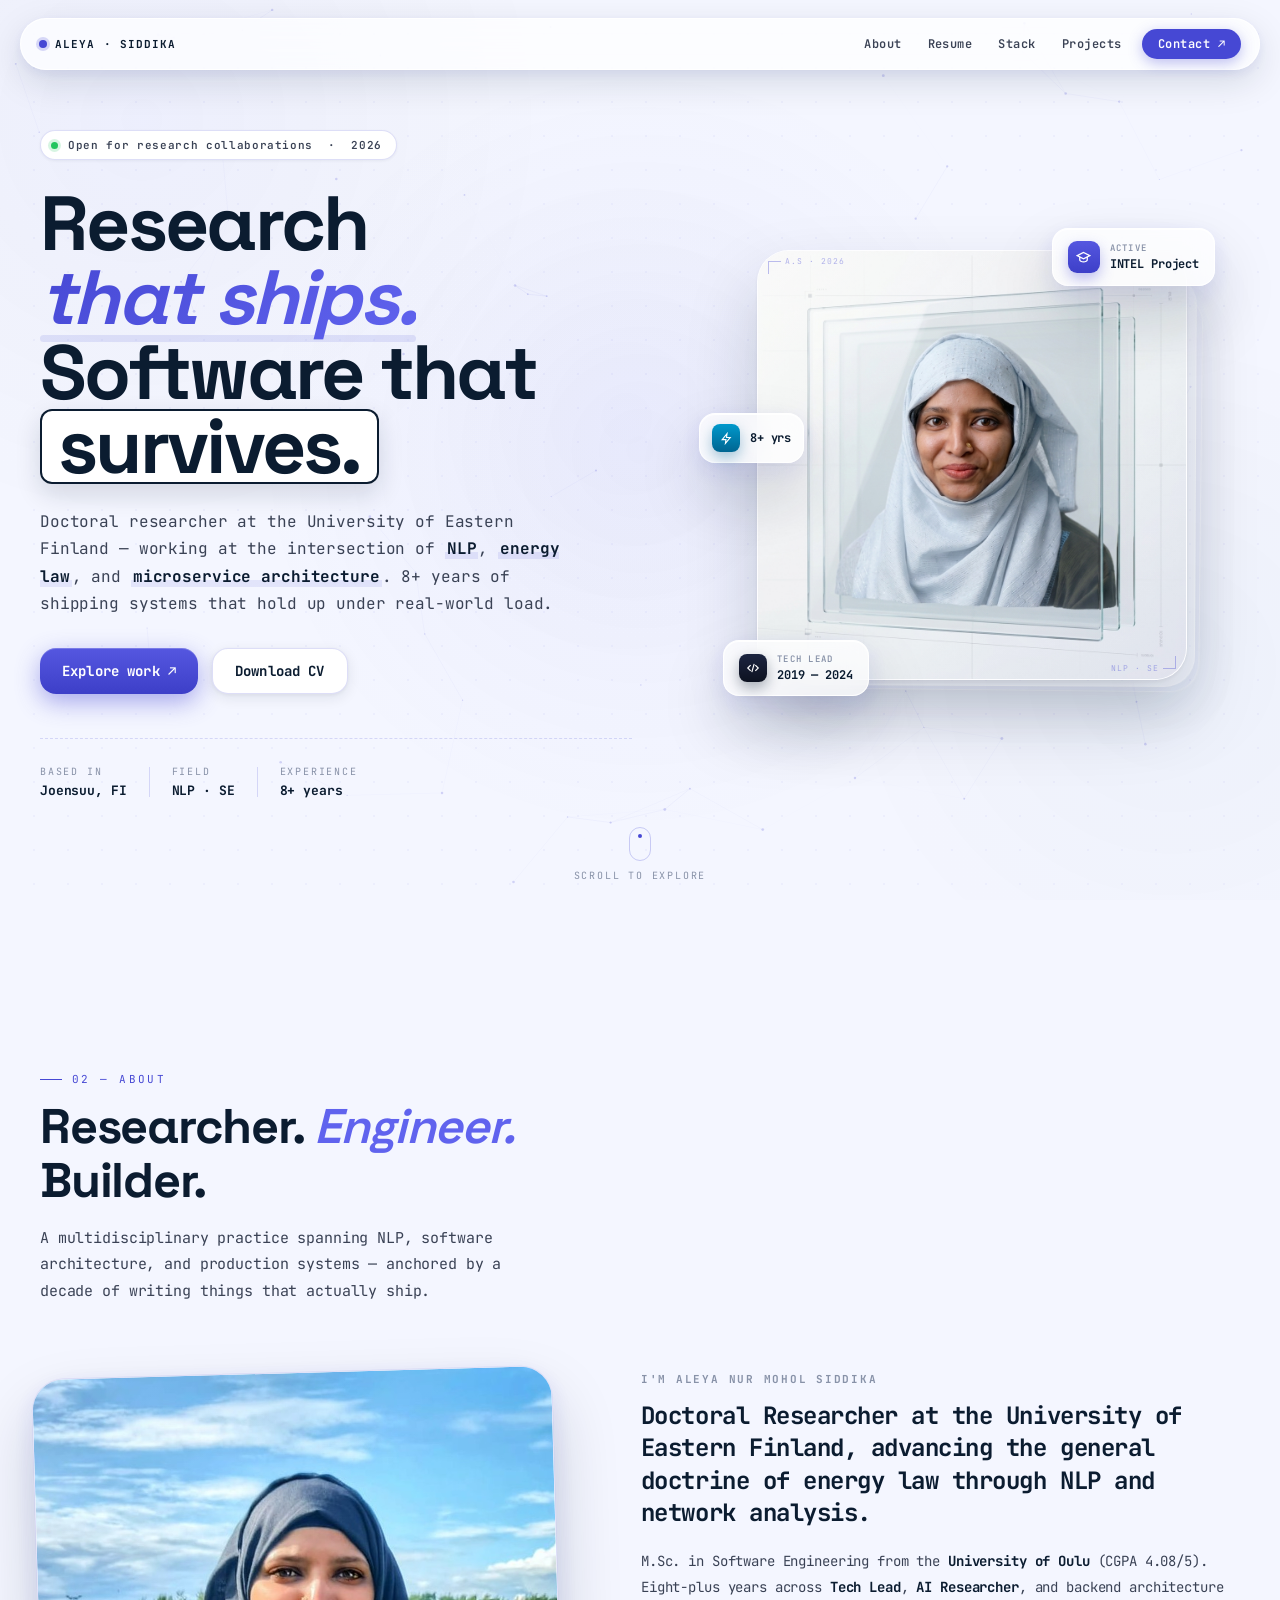
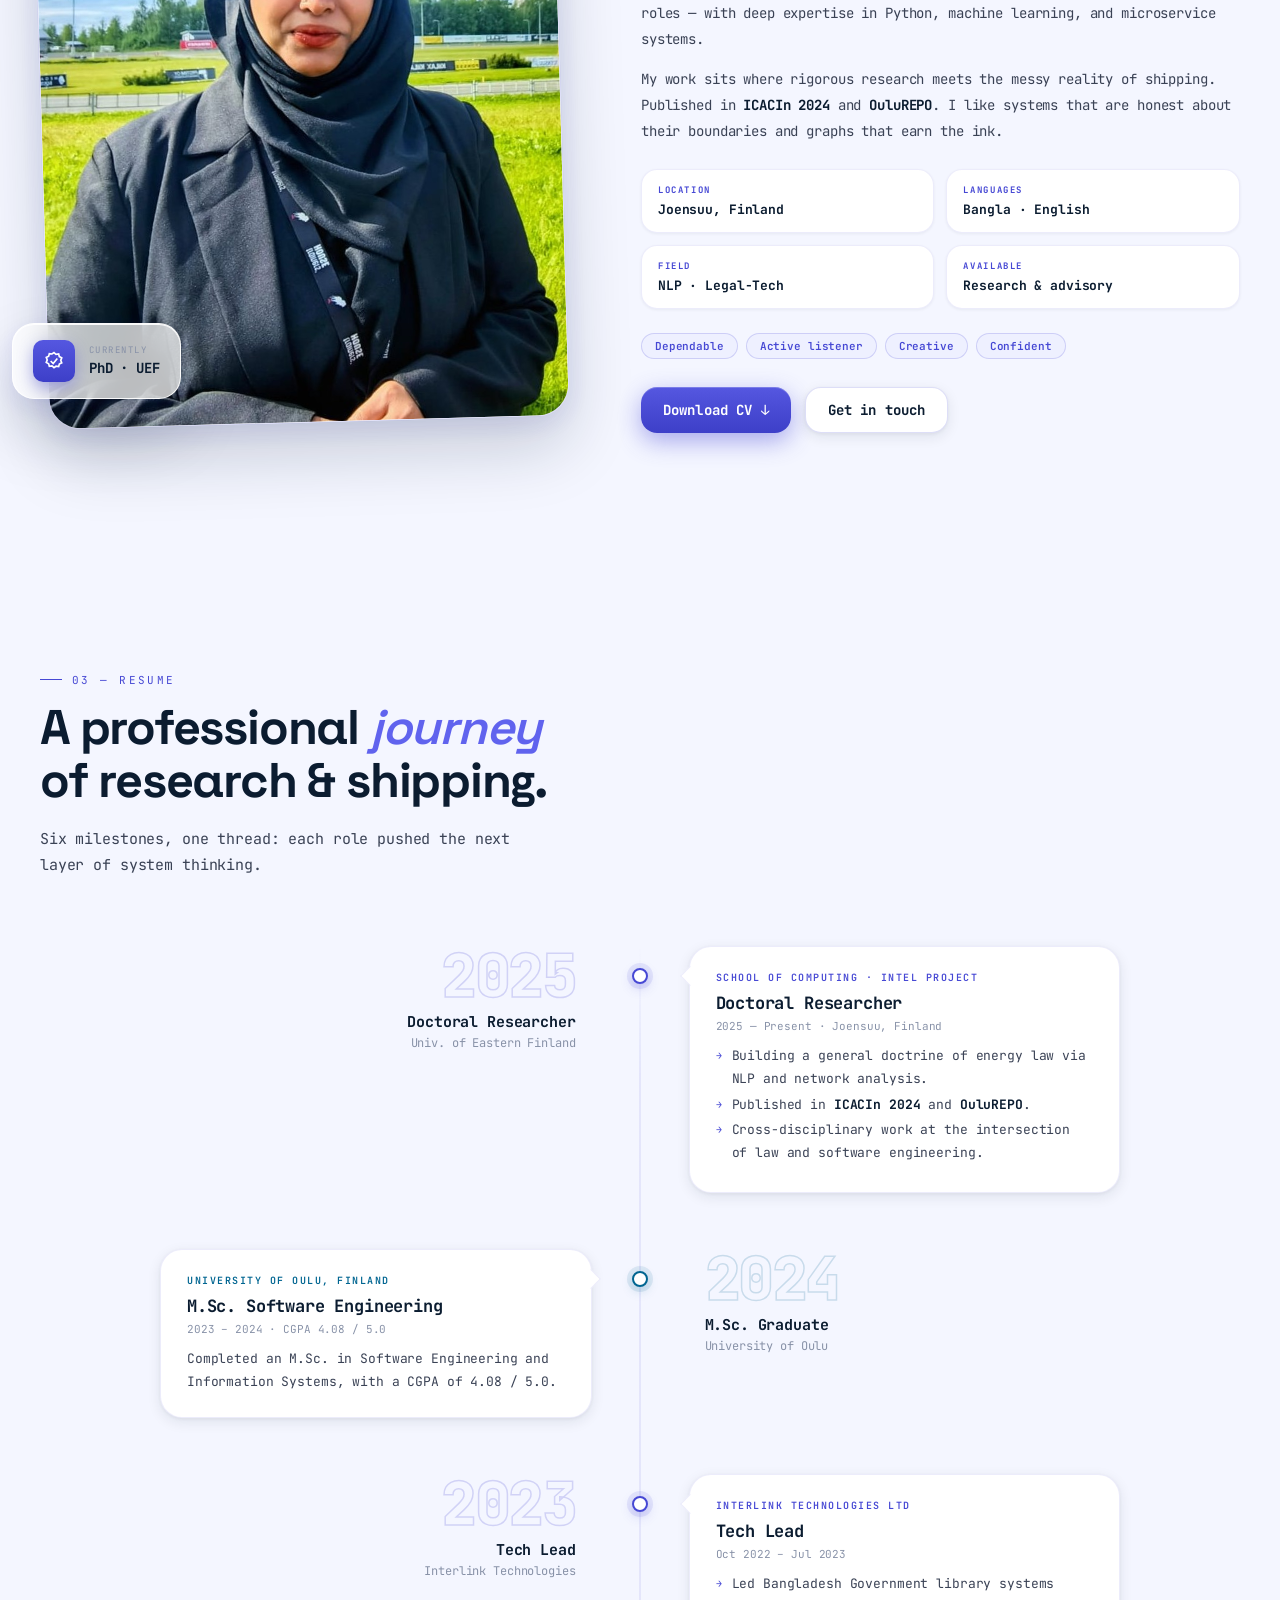
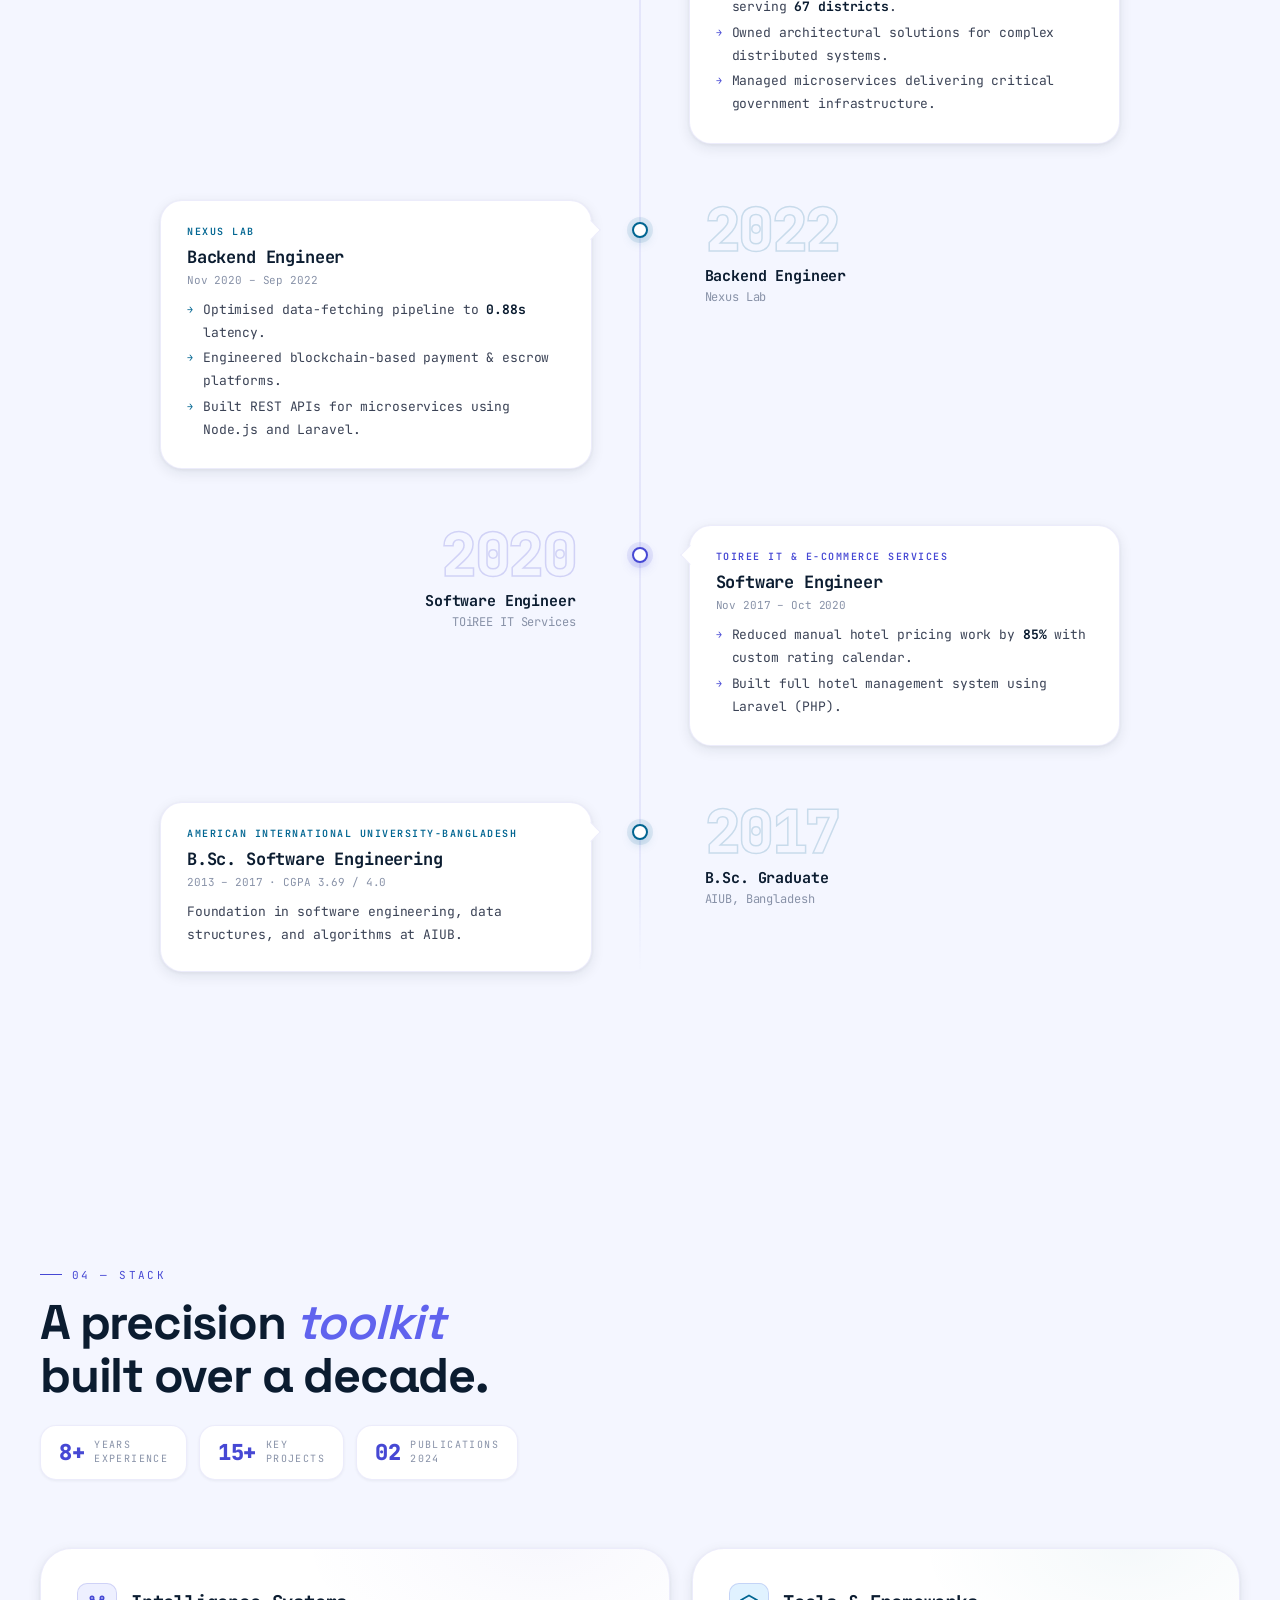
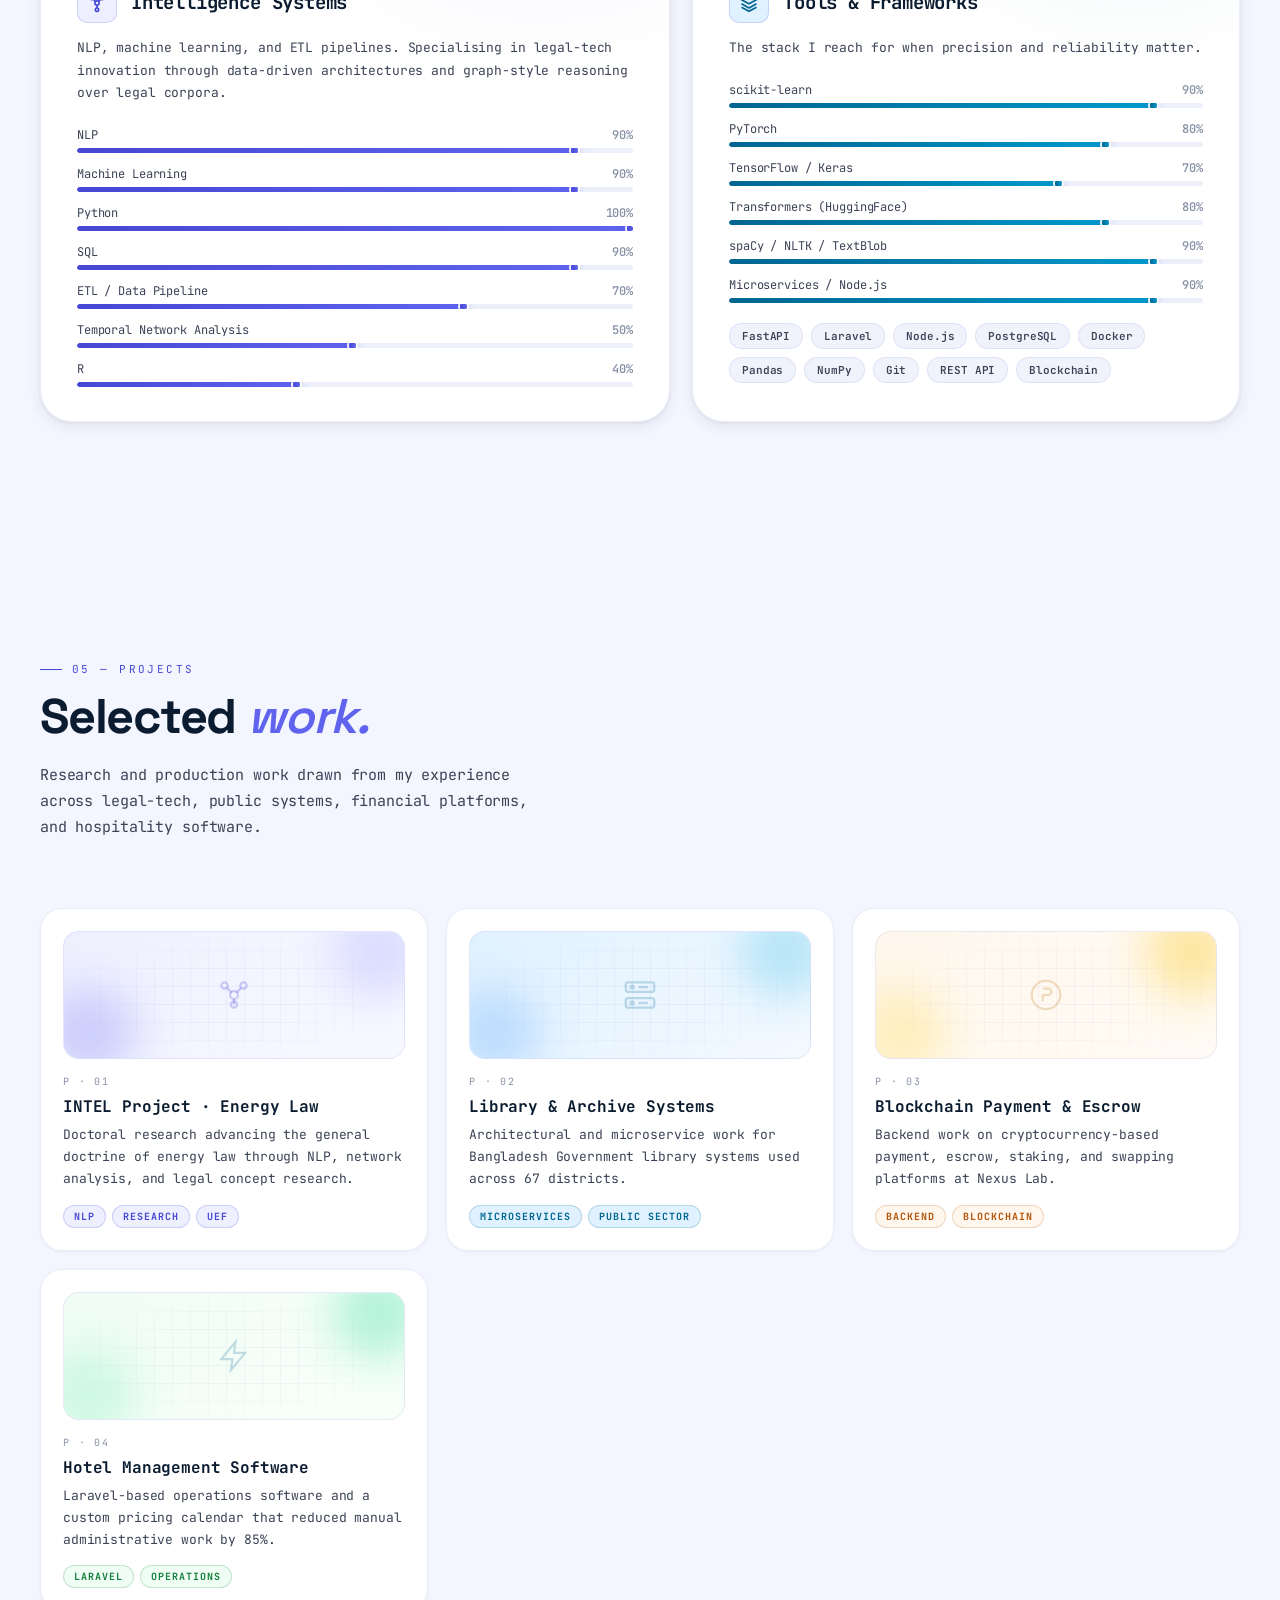
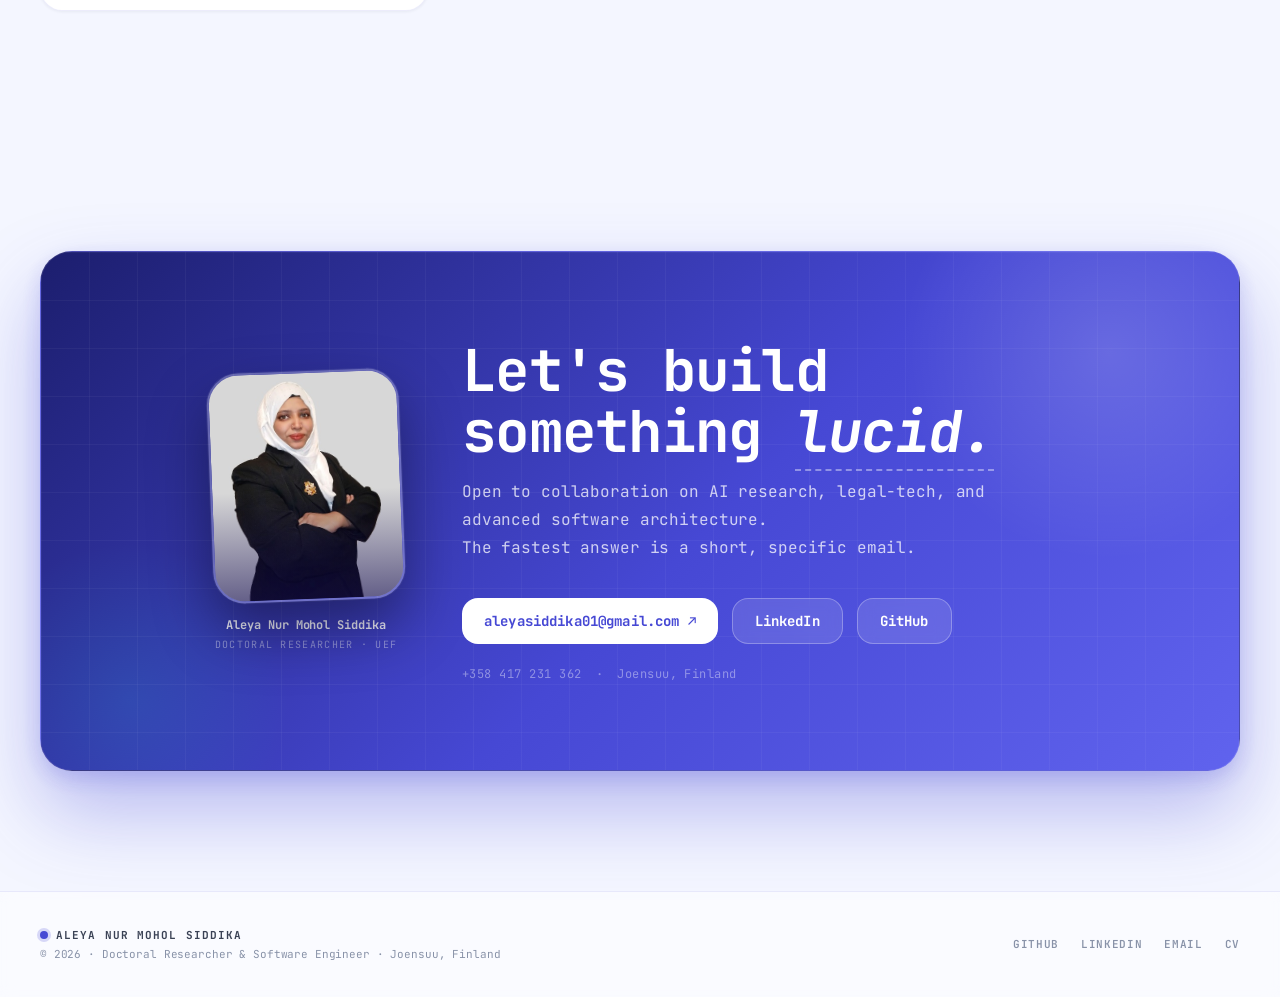
==== index.html @ 56e103e3 "initial dsign" ====
<!DOCTYPE html>
<html lang="en">
<head>
  <meta charset="UTF-8" />
  <meta name="viewport" content="width=device-width, initial-scale=1.0" />
  <title>Aleya Nur Mohol Siddika — Doctoral Researcher &amp; Software Engineer</title>
  <meta name="description" content="Doctoral Researcher at the University of Eastern Finland. NLP · Machine Learning · Microservice Architecture. Joensuu, Finland." />
  <link rel="icon" type="image/png" href="img/aleya.png">
  <script>document.documentElement.classList.add('js');</script>
  <link rel="preconnect" href="https://fonts.googleapis.com" />
  <link rel="preconnect" href="https://fonts.gstatic.com" crossorigin />
  <link href="https://fonts.googleapis.com/css2?family=JetBrains+Mono:ital,wght@0,400;0,500;0,600;0,700;0,800;1,600&amp;family=Space+Grotesk:wght@500;600;700&display=swap" rel="stylesheet" />
  <link rel="stylesheet" href="css/style.css" />
  <script>
    if (window.location.hostname === 'www.aleyasiddika.me') {
      window.location.replace('https://aleyasiddika.me' + window.location.pathname + window.location.search + window.location.hash);
    }
  </script>
</head>
<body>
<a class="skip-link" href="#about">Skip to content</a>

<!-- Animated particle canvas -->
<canvas id="bgCanvas" aria-hidden="true"></canvas>

<!-- Cursor spotlight -->
<div id="spotlight" aria-hidden="true"></div>

<!-- Scroll progress -->
<div class="scroll-bar-wrap" aria-hidden="true"><div class="scroll-bar" id="scrollBar"></div></div>

<!-- ══════════════════════════════════════════════════════════
     NAV
     ══════════════════════════════════════════════════════════ -->
<nav class="top-nav" id="topNav" aria-label="Primary navigation">
  <div class="nav-inner">
    <a href="#home" class="nav-brand">
      <span class="brand-dot"></span>
      <span>ALEYA · SIDDIKA</span>
    </a>
    <div class="nav-links">
      <a href="#about"    class="nav-link">About</a>
      <a href="#resume"   class="nav-link">Resume</a>
      <a href="#stack"    class="nav-link">Stack</a>
      <a href="#projects" class="nav-link">Projects</a>
      <a href="#contact"  class="nav-link nav-cta">Contact ↗</a>
    </div>
    <button class="nav-toggle" id="navToggle" aria-label="Open menu" aria-expanded="false">
      <span></span><span></span><span></span>
    </button>
  </div>
  <div class="nav-mobile" id="navMobile" aria-hidden="true">
    <a href="#about">About</a>
    <a href="#resume">Resume</a>
    <a href="#stack">Stack</a>
    <a href="#projects">Projects</a>
    <a href="#contact">Contact</a>
  </div>
</nav>

<!-- ══════════════════════════════════════════════════════════
     HERO
     ══════════════════════════════════════════════════════════ -->
<section class="hero" id="home">
  <div class="hero-grid">

    <!-- Copy left -->
    <div class="hero-copy">
      <div class="hero-tag">
        <span class="tag-pulse"></span>
        Open for research collaborations &nbsp;·&nbsp; 2026
      </div>

      <h1 class="hero-title">
        Research<br/>
        <em class="accent">that ships.</em><br/>
        Software that<br/>
        <span class="stamp">survives.</span>
      </h1>

      <p class="hero-lede">
        Doctoral researcher at the University of Eastern Finland — working at the
        intersection of <strong>NLP</strong>, <strong>energy law</strong>, and
        <strong>microservice architecture</strong>. 8+ years of shipping
        systems that hold up under real-world load.
      </p>

      <div class="hero-actions">
        <a href="#projects" class="btn btn-primary">Explore work ↗</a>
        <a href="./Aleya-Nur-Mohol-Siddika-Senior-Software-Engineer-Finland.pdf"
           class="btn btn-ghost" target="_blank" rel="noopener">Download CV</a>
      </div>

      <div class="hero-meta">
        <div class="meta-item">
          <span class="meta-label">Based in</span>
          <span class="meta-value">Joensuu, FI</span>
        </div>
        <div class="meta-sep"></div>
        <div class="meta-item">
          <span class="meta-label">Field</span>
          <span class="meta-value">NLP · SE</span>
        </div>
        <div class="meta-sep"></div>
        <div class="meta-item">
          <span class="meta-label">Experience</span>
          <span class="meta-value">8+ years</span>
        </div>
      </div>
    </div>

    <!-- Portrait right — glass-frame-reference.png is already a layered glass portrait -->
    <div class="portrait-outer">
      <div class="portrait-stage" id="portraitStage">
        <!-- Extra glass depth layers behind the image -->
        <div class="glass-layer gl-back-3"></div>
        <div class="glass-layer gl-back-2"></div>
        <div class="glass-layer gl-front">
          <div class="portrait-img-wrap">
            <!-- glass-frame-reference.png already has the beautiful layered glass frame effect -->
            <img src="img/glass-frame-reference.png"
                 alt="Aleya Nur Mohol Siddika"
                 class="portrait-img" />
          </div>
          <!-- CAD annotations -->
          <div class="cad" aria-hidden="true">
            <div class="cad-c tl"></div>
            <div class="cad-c tr"></div>
            <div class="cad-c bl"></div>
            <div class="cad-c br"></div>
            <span class="cad-t tl">A.S · 2026</span>
            <span class="cad-t tr">UEF · FI</span>
            <span class="cad-t bl">INTEL · PhD</span>
            <span class="cad-t br">NLP · SE</span>
          </div>
        </div>

        <!-- Floating chips -->
        <div class="float-chip fc-a">
          <div class="chip-icon ci-indigo">
            <svg width="15" height="15" viewBox="0 0 24 24" fill="none" stroke="currentColor" stroke-width="2" aria-hidden="true">
              <path d="M2 9l10-5 10 5-10 5z"/><path d="M6 11v5c0 1 2.7 3 6 3s6-2 6-3v-5"/>
            </svg>
          </div>
          <div>
            <div class="chip-lbl">Active</div>
            <div class="chip-val">INTEL Project</div>
          </div>
        </div>

        <div class="float-chip fc-b">
          <div class="chip-icon ci-dark">
            <svg width="14" height="14" viewBox="0 0 24 24" fill="none" stroke="currentColor" stroke-width="2" aria-hidden="true">
              <path d="M8 7l-5 5 5 5"/><path d="M16 7l5 5-5 5"/><path d="M14 5l-4 14"/>
            </svg>
          </div>
          <div>
            <div class="chip-lbl">Tech Lead</div>
            <div class="chip-val">2019 — 2024</div>
          </div>
        </div>

        <div class="float-chip fc-c">
          <div class="chip-icon ci-sky">
            <svg width="13" height="13" viewBox="0 0 24 24" fill="none" stroke="currentColor" stroke-width="2" aria-hidden="true">
              <path d="M13 3L4 14h7l-1 7 9-11h-7z"/>
            </svg>
          </div>
          <div class="chip-val">8+ yrs</div>
        </div>
      </div>
    </div>
  </div>

  <!-- Scroll indicator -->
  <div class="scroll-hint" aria-hidden="true">
    <div class="scroll-mouse"><div class="scroll-dot"></div></div>
    <span>Scroll to explore</span>
  </div>
</section>

<!-- ══════════════════════════════════════════════════════════
     ABOUT
     ══════════════════════════════════════════════════════════ -->
<section id="about" class="section reveal">
  <div class="section-inner">
    <div class="section-header">
      <div class="section-idx">02 — About</div>
      <h2 class="section-title">Researcher. <em>Engineer.</em><br/>Builder.</h2>
      <p class="section-sub">A multidisciplinary practice spanning NLP, software architecture, and production systems — anchored by a decade of writing things that actually ship.</p>
    </div>

    <div class="about-wrap">

      <!-- Portrait — portrait-outdoor.jpg for the about section -->
      <div class="about-portrait-col">
        <div class="about-frame-outer">
          <div class="about-frame">
            <img src="img/portrait-outdoor.jpg"
                 alt="Aleya Nur Mohol Siddika outdoors" />
          </div>
        </div>
        <div class="about-badge">
          <div class="about-badge-icon">
            <svg width="20" height="20" viewBox="0 0 24 24" fill="none" stroke="currentColor" stroke-width="2" aria-hidden="true">
              <path d="M12 2l2.4 2.1 3.2-.5.8 3.1 2.9 1.5-1.2 3 1.2 3-2.9 1.5-.8 3.1-3.2-.5L12 20l-2.4-2.1-3.2.5-.8-3.1L2.7 13.7l1.2-3-1.2-3L5.6 6.2l.8-3.1 3.2.5z"/>
              <path d="M8 12l3 3 5-6"/>
            </svg>
          </div>
          <div>
            <div class="about-badge-lbl">Currently</div>
            <div class="about-badge-val">PhD · UEF</div>
          </div>
        </div>
      </div>

      <!-- Copy -->
      <div class="about-copy">
        <h3 class="about-eyebrow">I'm Aleya Nur Mohol Siddika</h3>
        <h4 class="about-headline">Doctoral Researcher at the University of Eastern Finland, advancing the general doctrine of energy law through NLP and network analysis.</h4>
        <p>M.Sc. in Software Engineering from the <strong>University of Oulu</strong> (CGPA 4.08/5). Eight-plus years across <strong>Tech Lead</strong>, <strong>AI Researcher</strong>, and backend architecture roles — with deep expertise in Python, machine learning, and microservice systems.</p>
        <p>My work sits where rigorous research meets the messy reality of shipping. Published in <strong>ICACIn 2024</strong> and <strong>OuluREPO</strong>. I like systems that are honest about their boundaries and graphs that earn the ink.</p>

        <div class="about-info-grid">
          <div class="about-info-item"><div class="about-info-key">Location</div><div class="about-info-val">Joensuu, Finland</div></div>
          <div class="about-info-item"><div class="about-info-key">Languages</div><div class="about-info-val">Bangla · English</div></div>
          <div class="about-info-item"><div class="about-info-key">Field</div><div class="about-info-val">NLP · Legal-Tech</div></div>
          <div class="about-info-item"><div class="about-info-key">Available</div><div class="about-info-val">Research &amp; advisory</div></div>
        </div>

        <div class="traits">
          <span class="trait">Dependable</span>
          <span class="trait">Active listener</span>
          <span class="trait">Creative</span>
          <span class="trait">Confident</span>
        </div>

        <div class="hero-actions about-actions">
          <a href="./Aleya-Nur-Mohol-Siddika-Senior-Software-Engineer-Finland.pdf"
             class="btn btn-primary" target="_blank" rel="noopener">Download CV ↓</a>
          <a href="#contact" class="btn btn-ghost">Get in touch</a>
        </div>
      </div>
    </div>
  </div>
</section>

<!-- ══════════════════════════════════════════════════════════
     RESUME
     ══════════════════════════════════════════════════════════ -->
<section id="resume" class="section reveal">
  <div class="section-inner">
    <div class="section-header">
      <div class="section-idx">03 — Resume</div>
      <h2 class="section-title">A professional <em>journey</em><br/>of research &amp; shipping.</h2>
      <p class="section-sub">Six milestones, one thread: each role pushed the next layer of system thinking.</p>
    </div>

    <div class="timeline">
      <div class="tl-spine" aria-hidden="true"></div>

      <!-- 2025 — even child, year left card right -->
      <div class="tl-item">
        <div class="tl-year-block tl-reveal" style="--tl-dir:-28px">
          <div class="tl-year">2025</div>
          <div class="tl-role">Doctoral Researcher</div>
          <div class="tl-org">Univ. of Eastern Finland</div>
        </div>
        <div class="tl-dot" aria-hidden="true"></div>
        <div class="tl-card-slot tl-reveal" style="--tl-dir:28px">
          <div class="tl-card">
            <div class="tl-card-tag">School of Computing · INTEL Project</div>
            <h4 class="tl-card-title">Doctoral Researcher</h4>
            <div class="tl-card-sub">2025 — Present · Joensuu, Finland</div>
            <ul class="tl-list">
              <li>Building a general doctrine of energy law via NLP and network analysis.</li>
              <li>Published in <strong>ICACIn 2024</strong> and <strong>OuluREPO</strong>.</li>
              <li>Cross-disciplinary work at the intersection of law and software engineering.</li>
            </ul>
          </div>
        </div>
      </div>

      <!-- 2024 — odd child, card left year right -->
      <div class="tl-item">
        <div class="tl-card-slot tl-reveal" style="--tl-dir:-28px">
          <div class="tl-card">
            <div class="tl-card-tag">University of Oulu, Finland</div>
            <h4 class="tl-card-title">M.Sc. Software Engineering</h4>
            <div class="tl-card-sub">2023 – 2024 · CGPA 4.08 / 5.0</div>
            <p class="tl-card-desc">Completed an M.Sc. in Software Engineering and Information Systems, with a CGPA of 4.08 / 5.0.</p>
          </div>
        </div>
        <div class="tl-dot" aria-hidden="true"></div>
        <div class="tl-year-block tl-reveal" style="--tl-dir:28px">
          <div class="tl-year">2024</div>
          <div class="tl-role">M.Sc. Graduate</div>
          <div class="tl-org">University of Oulu</div>
        </div>
      </div>

      <!-- 2023 — even child, year left card right -->
      <div class="tl-item">
        <div class="tl-year-block tl-reveal" style="--tl-dir:-28px">
          <div class="tl-year">2023</div>
          <div class="tl-role">Tech Lead</div>
          <div class="tl-org">Interlink Technologies</div>
        </div>
        <div class="tl-dot" aria-hidden="true"></div>
        <div class="tl-card-slot tl-reveal" style="--tl-dir:28px">
          <div class="tl-card">
            <div class="tl-card-tag">Interlink Technologies Ltd</div>
            <h4 class="tl-card-title">Tech Lead</h4>
            <div class="tl-card-sub">Oct 2022 – Jul 2023</div>
            <ul class="tl-list">
              <li>Led Bangladesh Government library systems serving <strong>67 districts</strong>.</li>
              <li>Owned architectural solutions for complex distributed systems.</li>
              <li>Managed microservices delivering critical government infrastructure.</li>
            </ul>
          </div>
        </div>
      </div>

      <!-- 2022 — odd child, card left year right -->
      <div class="tl-item">
        <div class="tl-card-slot tl-reveal" style="--tl-dir:-28px">
          <div class="tl-card">
            <div class="tl-card-tag">Nexus Lab</div>
            <h4 class="tl-card-title">Backend Engineer</h4>
            <div class="tl-card-sub">Nov 2020 – Sep 2022</div>
            <ul class="tl-list">
              <li>Optimised data-fetching pipeline to <strong>0.88s</strong> latency.</li>
              <li>Engineered blockchain-based payment &amp; escrow platforms.</li>
              <li>Built REST APIs for microservices using Node.js and Laravel.</li>
            </ul>
          </div>
        </div>
        <div class="tl-dot" aria-hidden="true"></div>
        <div class="tl-year-block tl-reveal" style="--tl-dir:28px">
          <div class="tl-year">2022</div>
          <div class="tl-role">Backend Engineer</div>
          <div class="tl-org">Nexus Lab</div>
        </div>
      </div>

      <!-- 2020 — even child, year left card right -->
      <div class="tl-item">
        <div class="tl-year-block tl-reveal" style="--tl-dir:-28px">
          <div class="tl-year">2020</div>
          <div class="tl-role">Software Engineer</div>
          <div class="tl-org">TOiREE IT Services</div>
        </div>
        <div class="tl-dot" aria-hidden="true"></div>
        <div class="tl-card-slot tl-reveal" style="--tl-dir:28px">
          <div class="tl-card">
            <div class="tl-card-tag">TOiREE IT &amp; E-Commerce Services</div>
            <h4 class="tl-card-title">Software Engineer</h4>
            <div class="tl-card-sub">Nov 2017 – Oct 2020</div>
            <ul class="tl-list">
              <li>Reduced manual hotel pricing work by <strong>85%</strong> with custom rating calendar.</li>
              <li>Built full hotel management system using Laravel (PHP).</li>
            </ul>
          </div>
        </div>
      </div>

      <!-- 2017 — odd child, card left year right -->
      <div class="tl-item">
        <div class="tl-card-slot tl-reveal" style="--tl-dir:-28px">
          <div class="tl-card">
            <div class="tl-card-tag">American International University-Bangladesh</div>
            <h4 class="tl-card-title">B.Sc. Software Engineering</h4>
            <div class="tl-card-sub">2013 – 2017 · CGPA 3.69 / 4.0</div>
            <p class="tl-card-desc">Foundation in software engineering, data structures, and algorithms at AIUB.</p>
          </div>
        </div>
        <div class="tl-dot" aria-hidden="true"></div>
        <div class="tl-year-block tl-reveal" style="--tl-dir:28px">
          <div class="tl-year">2017</div>
          <div class="tl-role">B.Sc. Graduate</div>
          <div class="tl-org">AIUB, Bangladesh</div>
        </div>
      </div>
    </div>
  </div>
</section>

<!-- ══════════════════════════════════════════════════════════
     STACK
     ══════════════════════════════════════════════════════════ -->
<section id="stack" class="section reveal">
  <div class="section-inner">
    <div class="section-header">
      <div class="section-idx">04 — Stack</div>
      <h2 class="section-title">A precision <em>toolkit</em><br/>built over a decade.</h2>
      <div class="stack-stats">
        <div class="stat-pill"><span class="stat-num">8+</span><span class="stat-lbl">Years<br/>experience</span></div>
        <div class="stat-pill"><span class="stat-num">15+</span><span class="stat-lbl">Key<br/>projects</span></div>
        <div class="stat-pill"><span class="stat-num">02</span><span class="stat-lbl">Publications<br/>2024</span></div>
      </div>
    </div>

    <div class="stack-grid">

      <!-- Intelligence / NLP card -->
      <div class="skill-card card-reveal">
        <div class="skill-card-hd">
          <div class="sc-icon indigo">
            <svg width="20" height="20" viewBox="0 0 24 24" fill="none" stroke="currentColor" stroke-width="2" aria-hidden="true">
              <circle cx="6" cy="6" r="2"/><circle cx="18" cy="6" r="2"/><circle cx="12" cy="20" r="2"/>
              <circle cx="12" cy="12" r="2.5"/>
              <path d="M7.5 7.5l3 3M16.5 7.5l-3 3M12 14.5v3.5"/>
            </svg>
          </div>
          <h3>Intelligence Systems</h3>
        </div>
        <p>NLP, machine learning, and ETL pipelines. Specialising in legal-tech innovation through data-driven architectures and graph-style reasoning over legal corpora.</p>
        <div class="skill-bars">
          <div class="sb-row"><div class="sb-top"><span>NLP</span><span class="sb-pct">90%</span></div><div class="sb-track"><div class="sb-fill" style="--pct:90%"></div></div></div>
          <div class="sb-row"><div class="sb-top"><span>Machine Learning</span><span class="sb-pct">90%</span></div><div class="sb-track"><div class="sb-fill" style="--pct:90%"></div></div></div>
          <div class="sb-row"><div class="sb-top"><span>Python</span><span class="sb-pct">100%</span></div><div class="sb-track"><div class="sb-fill" style="--pct:100%"></div></div></div>
          <div class="sb-row"><div class="sb-top"><span>SQL</span><span class="sb-pct">90%</span></div><div class="sb-track"><div class="sb-fill" style="--pct:90%"></div></div></div>
          <div class="sb-row"><div class="sb-top"><span>ETL / Data Pipeline</span><span class="sb-pct">70%</span></div><div class="sb-track"><div class="sb-fill" style="--pct:70%"></div></div></div>
          <div class="sb-row"><div class="sb-top"><span>Temporal Network Analysis</span><span class="sb-pct">50%</span></div><div class="sb-track"><div class="sb-fill" style="--pct:50%"></div></div></div>
          <div class="sb-row"><div class="sb-top"><span>R</span><span class="sb-pct">40%</span></div><div class="sb-track"><div class="sb-fill" style="--pct:40%"></div></div></div>
        </div>
      </div>

      <!-- Frameworks card -->
      <div class="tools-card card-reveal">
        <div class="skill-card-hd">
          <div class="sc-icon sky">
            <svg width="20" height="20" viewBox="0 0 24 24" fill="none" stroke="currentColor" stroke-width="2" aria-hidden="true">
              <path d="M12 3l9 5-9 5-9-5z"/><path d="M3 13l9 5 9-5"/><path d="M3 17l9 5 9-5"/>
            </svg>
          </div>
          <h3>Tools &amp; Frameworks</h3>
        </div>
        <p>The stack I reach for when precision and reliability matter.</p>
        <div class="skill-bars">
          <div class="sb-row"><div class="sb-top"><span>scikit-learn</span><span class="sb-pct">90%</span></div><div class="sb-track"><div class="sb-fill sky-bar" style="--pct:90%"></div></div></div>
          <div class="sb-row"><div class="sb-top"><span>PyTorch</span><span class="sb-pct">80%</span></div><div class="sb-track"><div class="sb-fill sky-bar" style="--pct:80%"></div></div></div>
          <div class="sb-row"><div class="sb-top"><span>TensorFlow / Keras</span><span class="sb-pct">70%</span></div><div class="sb-track"><div class="sb-fill sky-bar" style="--pct:70%"></div></div></div>
          <div class="sb-row"><div class="sb-top"><span>Transformers (HuggingFace)</span><span class="sb-pct">80%</span></div><div class="sb-track"><div class="sb-fill sky-bar" style="--pct:80%"></div></div></div>
          <div class="sb-row"><div class="sb-top"><span>spaCy / NLTK / TextBlob</span><span class="sb-pct">90%</span></div><div class="sb-track"><div class="sb-fill sky-bar" style="--pct:90%"></div></div></div>
          <div class="sb-row"><div class="sb-top"><span>Microservices / Node.js</span><span class="sb-pct">90%</span></div><div class="sb-track"><div class="sb-fill sky-bar" style="--pct:90%"></div></div></div>
        </div>
        <div class="chip-cloud">
          <span class="chip">FastAPI</span><span class="chip">Laravel</span><span class="chip">Node.js</span>
          <span class="chip">PostgreSQL</span><span class="chip">Docker</span><span class="chip">Pandas</span>
          <span class="chip">NumPy</span><span class="chip">Git</span><span class="chip">REST API</span>
          <span class="chip">Blockchain</span>
        </div>
      </div>

    </div>
  </div>
</section>

<!-- ══════════════════════════════════════════════════════════
     PROJECTS
     ══════════════════════════════════════════════════════════ -->
<section id="projects" class="section reveal">
  <div class="section-inner">
    <div class="section-header">
      <div class="section-idx">05 — Projects</div>
      <h2 class="section-title">Selected <em>work.</em></h2>
      <p class="section-sub">Research and production work drawn from my experience across legal-tech, public systems, financial platforms, and hospitality software.</p>
    </div>

    <div class="projects-grid">

      <div class="proj-card card-reveal">
        <div class="proj-visual pv-indigo">
          <div class="pv-blob pv-blob-a"></div><div class="pv-blob pv-blob-b"></div>
          <div class="pv-icon">
            <svg width="38" height="38" viewBox="0 0 24 24" fill="none" stroke="currentColor" stroke-width="1.4" aria-hidden="true">
              <circle cx="6" cy="6" r="2"/><circle cx="18" cy="6" r="2"/><circle cx="12" cy="18" r="2"/>
              <circle cx="12" cy="12" r="2.5"/>
              <path d="M7.5 7.5l3 3M16.5 7.5l-3 3M12 14.5v3.5"/>
            </svg>
          </div>
        </div>
        <div class="proj-num">P · 01</div>
        <h4 class="proj-title">INTEL Project · Energy Law</h4>
        <p class="proj-desc">Doctoral research advancing the general doctrine of energy law through NLP, network analysis, and legal concept research.</p>
        <div class="proj-tags"><span class="proj-tag">NLP</span><span class="proj-tag">Research</span><span class="proj-tag">UEF</span></div>
      </div>

      <div class="proj-card card-reveal">
        <div class="proj-visual pv-sky">
          <div class="pv-blob pv-blob-a"></div><div class="pv-blob pv-blob-b"></div>
          <div class="pv-icon">
            <svg width="38" height="38" viewBox="0 0 24 24" fill="none" stroke="currentColor" stroke-width="1.4" aria-hidden="true">
              <rect x="3" y="4" width="18" height="6" rx="1.5"/><rect x="3" y="14" width="18" height="6" rx="1.5"/>
              <circle cx="7" cy="7" r="1"/><circle cx="7" cy="17" r="1"/>
              <path d="M11 7h6M11 17h6"/>
            </svg>
          </div>
        </div>
        <div class="proj-num">P · 02</div>
        <h4 class="proj-title">Library &amp; Archive Systems</h4>
        <p class="proj-desc">Architectural and microservice work for Bangladesh Government library systems used across 67 districts.</p>
        <div class="proj-tags"><span class="proj-tag">Microservices</span><span class="proj-tag">Public Sector</span></div>
      </div>

      <div class="proj-card card-reveal">
        <div class="proj-visual pv-amber">
          <div class="pv-blob pv-blob-a"></div><div class="pv-blob pv-blob-b"></div>
          <div class="pv-icon">
            <svg width="38" height="38" viewBox="0 0 24 24" fill="none" stroke="currentColor" stroke-width="1.4" aria-hidden="true">
              <circle cx="12" cy="12" r="9"/><path d="M10 8h3.5a2 2 0 0 1 0 4H10v4M10 12h3.5"/>
            </svg>
          </div>
        </div>
        <div class="proj-num">P · 03</div>
        <h4 class="proj-title">Blockchain Payment &amp; Escrow</h4>
        <p class="proj-desc">Backend work on cryptocurrency-based payment, escrow, staking, and swapping platforms at Nexus Lab.</p>
        <div class="proj-tags"><span class="proj-tag">Backend</span><span class="proj-tag">Blockchain</span></div>
      </div>

      <div class="proj-card card-reveal">
        <div class="proj-visual pv-green">
          <div class="pv-blob pv-blob-a"></div><div class="pv-blob pv-blob-b"></div>
          <div class="pv-icon">
            <svg width="38" height="38" viewBox="0 0 24 24" fill="none" stroke="currentColor" stroke-width="1.4" aria-hidden="true">
              <path d="M13 3L4 14h7l-1 7 9-11h-7z"/>
            </svg>
          </div>
        </div>
        <div class="proj-num">P · 04</div>
        <h4 class="proj-title">Hotel Management Software</h4>
        <p class="proj-desc">Laravel-based operations software and a custom pricing calendar that reduced manual administrative work by 85%.</p>
        <div class="proj-tags"><span class="proj-tag">Laravel</span><span class="proj-tag">Operations</span></div>
      </div>

    </div>
  </div>
</section>

<!-- ══════════════════════════════════════════════════════════
     CONTACT
     ══════════════════════════════════════════════════════════ -->
<section id="contact" class="section reveal">
  <div class="section-inner">
    <div class="contact-card">
      <div class="contact-inner">
        <div class="cc-glow-a" aria-hidden="true"></div>
        <div class="cc-glow-b" aria-hidden="true"></div>
        <div class="cc-grid" aria-hidden="true"></div>

        <div class="cc-split">

          <!-- Formal portrait -->
          <div class="cc-portrait-col">
            <div class="cc-portrait-frame">
              <img src="img/portrait-formal.jpg"
                   alt="Aleya Nur Mohol Siddika — formal portrait"
                   class="cc-portrait-img" />
            </div>
            <div class="cc-portrait-cap">
              <span class="cc-portrait-name">Aleya Nur Mohol Siddika</span>
              <span class="cc-portrait-role">Doctoral Researcher · UEF</span>
            </div>
          </div>

          <!-- CTA content -->
          <div class="cc-content">
            <h2>Let's build something <em>lucid.</em></h2>
            <p>Open to collaboration on AI research, legal-tech, and advanced software architecture.<br/>The fastest answer is a short, specific email.</p>
            <div class="cc-actions">
              <a href="mailto:aleyasiddika01@gmail.com" class="btn-white">
                aleyasiddika01@gmail.com ↗
              </a>
              <a href="https://www.linkedin.com/in/aleya-nur-mohol-siddika/" class="btn-glass" target="_blank" rel="noopener">LinkedIn</a>
              <a href="https://github.com/AleyaSiddika" class="btn-glass" target="_blank" rel="noopener">GitHub</a>
            </div>
            <div class="cc-meta">
              <span>+358 417 231 362</span>
              <span>·</span>
              <span>Joensuu, Finland</span>
            </div>
          </div>

        </div>
      </div>
    </div>
  </div>
</section>

<!-- ══════════════════════════════════════════════════════════
     FOOTER
     ══════════════════════════════════════════════════════════ -->
<footer class="footer">
  <div class="footer-inner">
    <div>
      <div class="footer-brand">
        <span class="brand-dot"></span>
        <span>ALEYA NUR MOHOL SIDDIKA</span>
      </div>
      <p class="footer-copy">© 2026 · Doctoral Researcher &amp; Software Engineer · Joensuu, Finland</p>
    </div>
    <div class="footer-links">
      <a href="https://github.com/AleyaSiddika" target="_blank" rel="noopener">GitHub</a>
      <a href="https://www.linkedin.com/in/aleya-nur-mohol-siddika/" target="_blank" rel="noopener">LinkedIn</a>
      <a href="mailto:aleyasiddika01@gmail.com">Email</a>
      <a href="./Aleya-Nur-Mohol-Siddika-Senior-Software-Engineer-Finland.pdf" target="_blank" rel="noopener">CV</a>
    </div>
  </div>
</footer>

<script src="js/index.js"></script>
</body>
</html>
---- css/style.css ----
/* ══════════════════════════════════════════════════════════
   CRYSTAL LUMINA — Aleya Siddika Portfolio
   Light / White theme · Indigo accent · Glassmorphism
   ══════════════════════════════════════════════════════════ */

:root {
  --bg:          #f4f6ff;
  --bg-2:        #edf0fb;
  --surface:     #ffffff;
  --surface-dim: #f0f3fc;
  --glass:       rgba(255,255,255,0.72);
  --glass-border:rgba(255,255,255,0.9);
  --border:      rgba(70,72,212,0.10);
  --border-2:    rgba(70,72,212,0.18);
  --text:        #0b1c30;
  --text-2:      #3a4255;
  --text-3:      #8892a8;
  --indigo:      #4648d4;
  --indigo-2:    #6063ee;
  --indigo-soft: #eef0ff;
  --sky:         #006591;
  --sky-soft:    #e0f2ff;
  --green:       #22c55e;
  --shadow-xs:   0 1px 3px rgba(11,28,48,0.06);
  --shadow-sm:   0 4px 14px rgba(11,28,48,0.09), 0 1px 4px rgba(11,28,48,0.06);
  --shadow-md:   0 12px 36px rgba(11,28,48,0.13), 0 4px 12px rgba(70,72,212,0.07);
  --shadow-lg:   0 32px 64px rgba(11,28,48,0.18), 0 8px 24px rgba(70,72,212,0.10), inset 0 1px 0 rgba(255,255,255,0.9);
  --shadow-glow: 0 0 0 4px rgba(70,72,212,0.12);
  --r-xs:  6px;
  --r-sm:  10px;
  --r-md:  16px;
  --r-lg:  22px;
  --r-xl:  32px;
  --font:  'JetBrains Mono', 'Courier New', monospace;
  --font-display: 'Space Grotesk', Arial, sans-serif;
}

/* ── Reset ─────────────────────────────────────────────── */
*, *::before, *::after { box-sizing: border-box; margin: 0; padding: 0; }
html { scroll-behavior: smooth; }
body {
  font-family: var(--font);
  background: var(--bg);
  color: var(--text);
  overflow-x: hidden;
  -webkit-font-smoothing: antialiased;
  font-feature-settings: "ss01","ss02";
  letter-spacing: -0.008em;
}
img { max-width: 100%; display: block; }
a { text-decoration: none; color: inherit; }
ul { list-style: none; }
button { cursor: pointer; font-family: var(--font); border: none; background: none; }
strong { font-weight: 700; }
.skip-link {
  position: fixed; top: 12px; left: 12px; z-index: 300;
  padding: 11px 16px; border-radius: var(--r-sm);
  background: var(--text); color: #fff; font-size: 13px; font-weight: 700;
  transform: translateY(-140%); transition: transform 0.2s ease;
}
.skip-link:focus { transform: translateY(0); }
a:focus-visible, button:focus-visible {
  outline: 3px solid rgba(70,72,212,0.45);
  outline-offset: 3px;
}

/* ── Canvas ─────────────────────────────────────────────── */
#bgCanvas {
  position: fixed; inset: 0;
  width: 100%; height: 100%;
  z-index: 0; pointer-events: none;
}

/* ── Cursor spotlight ───────────────────────────────────── */
#spotlight {
  position: fixed; inset: 0; pointer-events: none; z-index: 1;
  background: radial-gradient(640px circle at var(--mx,50%) var(--my,50%),
    rgba(70,72,212,0.055), transparent 60%);
  transition: background 0.15s linear;
}

/* ── Scroll progress ────────────────────────────────────── */
.scroll-bar-wrap { position: fixed; top: 0; left: 0; width: 100%; height: 2px; z-index: 200; }
.scroll-bar {
  height: 100%; width: 0%;
  background: linear-gradient(90deg, var(--indigo), var(--indigo-2));
  transition: width 0.1s linear;
  box-shadow: 0 0 8px rgba(70,72,212,0.5);
}

/* ══════════════════════════════════════════════════════════
   NAVIGATION — top floating pill
   ══════════════════════════════════════════════════════════ */
.top-nav {
  position: fixed; top: 18px; left: 50%;
  transform: translateX(-50%);
  z-index: 100;
  width: calc(100% - 40px);
  max-width: 1240px;
}
.nav-inner {
  display: flex; align-items: center; gap: 10px;
  padding: 10px 18px;
  background: var(--glass);
  border: 1px solid var(--glass-border);
  border-radius: 999px;
  backdrop-filter: blur(18px) saturate(1.6);
  -webkit-backdrop-filter: blur(18px) saturate(1.6);
  box-shadow: var(--shadow-md);
}
.nav-brand {
  display: flex; align-items: center; gap: 8px;
  font-size: 11px; font-weight: 700; letter-spacing: 0.1em;
  color: var(--text); white-space: nowrap; flex-shrink: 0;
}
.brand-dot {
  width: 8px; height: 8px; border-radius: 50%;
  background: var(--indigo);
  box-shadow: 0 0 0 3px rgba(70,72,212,0.2);
  animation: dotPulse 2s ease infinite; flex-shrink: 0;
}
@keyframes dotPulse { 50% { box-shadow: 0 0 0 6px rgba(70,72,212,0); } }
.nav-links { display: flex; align-items: center; gap: 2px; margin-left: auto; }
.nav-link {
  font-size: 12px; font-weight: 600; letter-spacing: 0.04em;
  color: var(--text-2); padding: 7px 12px; border-radius: 999px;
  transition: all 0.2s ease;
}
.nav-link:hover { color: var(--text); background: rgba(70,72,212,0.07); }
.nav-link.active { color: var(--indigo); background: var(--indigo-soft); }
.nav-cta {
  background: var(--indigo); color: #fff;
  padding: 7px 16px; margin-left: 6px;
  box-shadow: 0 4px 14px rgba(70,72,212,0.35);
  transition: all 0.25s ease;
}
.nav-cta:hover { background: var(--indigo-2); color: #fff; transform: translateY(-1px); box-shadow: 0 6px 20px rgba(70,72,212,0.4); }
.nav-toggle {
  display: none; flex-direction: column; gap: 5px;
  padding: 6px; margin-left: auto;
}
.nav-toggle span { display: block; width: 20px; height: 2px; background: var(--text-2); border-radius: 2px; transition: all 0.3s ease; }
.nav-mobile {
  display: none; flex-direction: column; gap: 4px;
  padding: 12px; margin-top: 8px;
  background: var(--glass); border: 1px solid var(--glass-border);
  border-radius: var(--r-lg); backdrop-filter: blur(18px);
  box-shadow: var(--shadow-md);
}
.nav-mobile.open { display: flex; }
.nav-mobile a {
  font-size: 14px; font-weight: 600; color: var(--text-2);
  padding: 10px 14px; border-radius: var(--r-sm); transition: all 0.2s;
}
.nav-mobile a:hover { color: var(--indigo); background: var(--indigo-soft); }

/* ══════════════════════════════════════════════════════════
   SECTION BASE
   ══════════════════════════════════════════════════════════ */
.section { position: relative; z-index: 5; padding: 120px 32px; }
.section-inner { max-width: 1200px; margin: 0 auto; }
.section-header { margin-bottom: 68px; }
.section-idx {
  font-size: 11px; letter-spacing: 0.22em; text-transform: uppercase;
  color: var(--indigo); margin-bottom: 14px;
  display: flex; align-items: center; gap: 10px;
}
.section-idx::before { content: ''; display: block; width: 22px; height: 1px; background: var(--indigo); }
.section-title {
  font-family: var(--font-display); font-size: clamp(32px, 3.8vw, 56px); font-weight: 700;
  letter-spacing: -0.025em; line-height: 1.1; color: var(--text); margin-bottom: 18px;
}
.section-title em {
  font-style: italic; font-weight: 600;
  color: var(--indigo-2);
}
.section-sub { font-size: 15px; line-height: 1.75; color: var(--text-2); max-width: 520px; }

/* ── Reveal ──────────────────────────────────────────────── */
.js .reveal {
  opacity: 0; transform: translateY(36px);
  transition: opacity 0.9s cubic-bezier(0.2,0.7,0.2,1), transform 0.9s cubic-bezier(0.2,0.7,0.2,1);
}
.js .reveal.in { opacity: 1; transform: none; }
.js .card-reveal {
  opacity: 0; transform: translateY(26px) scale(0.98);
  transition: opacity 0.75s cubic-bezier(0.2,0.7,0.2,1), transform 0.75s cubic-bezier(0.2,0.7,0.2,1);
}
.js .card-reveal.in { opacity: 1; transform: none; }
.js .tl-reveal {
  opacity: 0; transform: translateX(var(--tl-dir,28px));
  transition: opacity 0.8s cubic-bezier(0.2,0.7,0.2,1), transform 0.8s cubic-bezier(0.2,0.7,0.2,1);
}
.js .tl-reveal.in { opacity: 1; transform: none; }

/* ── Buttons ─────────────────────────────────────────────── */
.btn {
  display: inline-flex; align-items: center; gap: 8px;
  padding: 13px 22px; border-radius: var(--r-md);
  font-family: var(--font); font-size: 14px; font-weight: 700;
  letter-spacing: 0.01em; cursor: pointer; text-decoration: none;
  transition: transform 0.25s cubic-bezier(0.2,0.7,0.2,1), box-shadow 0.25s;
}
.btn-primary {
  background: linear-gradient(180deg, #5557e0, #3d3fc8);
  color: #fff;
  box-shadow: inset 0 1px 0 rgba(255,255,255,0.22), 0 8px 24px rgba(70,72,212,0.45);
}
.btn-primary:hover { transform: translateY(-2px); box-shadow: inset 0 1px 0 rgba(255,255,255,0.22), 0 14px 32px rgba(70,72,212,0.55); }
.btn-ghost {
  background: var(--surface); color: var(--text);
  border: 1px solid var(--border-2); box-shadow: var(--shadow-sm);
}
.btn-ghost:hover { transform: translateY(-2px); border-color: rgba(70,72,212,0.3); }

/* ══════════════════════════════════════════════════════════
   HERO
   ══════════════════════════════════════════════════════════ */
.hero {
  position: relative; z-index: 5;
  min-height: 100vh; padding: 130px 32px 70px;
  display: flex; flex-direction: column;
}
.hero-grid {
  max-width: 1200px; margin: 0 auto;
  display: grid; grid-template-columns: 1.05fr 0.95fr;
  gap: 72px; align-items: center; flex: 1; width: 100%;
}

/* ── Hero copy ───────────────────────────────────────────── */
.hero-tag {
  display: inline-flex; align-items: center; gap: 10px;
  padding: 7px 14px 7px 10px;
  background: var(--surface); border: 1px solid var(--border-2);
  border-radius: 999px; font-size: 11px; font-weight: 600;
  letter-spacing: 0.06em; color: var(--text-2);
  box-shadow: var(--shadow-xs); margin-bottom: 26px;
}
.tag-pulse {
  width: 7px; height: 7px; border-radius: 50%; background: var(--green);
  box-shadow: 0 0 0 3px rgba(34,197,94,0.18); animation: dotPulse 2.5s ease infinite; flex-shrink: 0;
}
.hero-title {
  font-family: var(--font-display); font-size: clamp(44px, 6vw, 88px); font-weight: 700;
  letter-spacing: -0.035em; line-height: 0.97; color: var(--text);
  margin-bottom: 24px;
}
.hero-title .accent {
  font-style: italic; font-weight: 700;
  color: var(--indigo-2); position: relative;
  background: linear-gradient(135deg, #4648d4, #6063ee);
  -webkit-background-clip: text; background-clip: text; color: transparent;
}
.hero-title .accent::after {
  content: ''; position: absolute; left: 0; right: 0; bottom: 4px;
  height: 7px; background: rgba(70,72,212,0.12); border-radius: 4px; z-index: -1;
  transform: scaleX(0); transform-origin: left;
  animation: lineIn 1.2s 0.7s cubic-bezier(0.2,0.7,0.2,1) forwards;
}
@keyframes lineIn { to { transform: scaleX(1); } }
.hero-title .stamp {
  display: inline-block; padding: 0 18px; border-radius: 12px;
  box-shadow: inset 0 0 0 2px var(--text), 0 10px 26px rgba(11,28,48,0.14);
  background: var(--surface);
}
.hero-lede {
  font-size: 16px; line-height: 1.72; color: var(--text-2);
  max-width: 540px; margin-bottom: 30px;
}
.hero-lede strong { color: var(--text); padding: 0 2px; background: linear-gradient(0deg,rgba(70,72,212,0.1) 0 35%, transparent 35%); }
.hero-actions { display: flex; gap: 14px; flex-wrap: wrap; margin-bottom: 44px; }
.hero-meta {
  display: flex; align-items: center;
  padding-top: 26px; border-top: 1px dashed rgba(70,72,212,0.18);
}
.meta-item { display: flex; flex-direction: column; gap: 4px; padding: 0 22px; }
.meta-item:first-child { padding-left: 0; }
.meta-label { font-size: 10px; letter-spacing: 0.18em; text-transform: uppercase; color: var(--text-3); }
.meta-value { font-size: 13px; font-weight: 700; color: var(--text); }
.meta-sep { width: 1px; height: 30px; background: var(--border-2); }

/* ── Glass frame portrait ───────────────────────────────── */
.portrait-outer {
  position: relative;
  perspective: 1600px;
  max-width: 430px; margin: 0 auto; width: 100%;
}
.portrait-stage {
  position: relative; aspect-ratio: 1/1;
  transform-style: preserve-3d; will-change: transform;
}
/* Glass panes stacked for depth */
.glass-layer {
  position: absolute; inset: 0; border-radius: var(--r-xl);
  border: 1px solid rgba(255,255,255,0.8);
}
.gl-back-3 {
  transform: translate(32px,28px) translateZ(-60px) rotate(0.6deg);
  background: rgba(70,72,212,0.04);
  box-shadow: 0 20px 50px rgba(11,28,48,0.06);
  opacity: 0.5;
}
.gl-back-2 {
  transform: translate(18px,15px) translateZ(-32px) rotate(0.3deg);
  background: rgba(255,255,255,0.5);
  box-shadow: 0 20px 50px rgba(11,28,48,0.08);
  opacity: 0.72;
}
.gl-front {
  overflow: hidden;
  background: var(--surface);
  box-shadow:
    inset 0 0 0 1px rgba(255,255,255,0.7),
    inset 0 50px 70px -30px rgba(255,255,255,0.9),
    inset 0 -30px 50px -20px rgba(70,72,212,0.05),
    0 36px 72px rgba(11,28,48,0.18),
    0 2px 4px rgba(11,28,48,0.06);
}
.gl-front::after {
  content: ''; position: absolute; inset: 0; pointer-events: none; z-index: 3;
  background: linear-gradient(135deg,
    rgba(255,255,255,0.45) 0%, transparent 32%,
    transparent 65%, rgba(70,72,212,0.05) 100%);
}
/* Main portrait image fill */
.portrait-img-wrap { position: absolute; inset: 0; overflow: hidden; }
.portrait-img {
  width: 100%; height: 100%;
  object-fit: cover; object-position: center top;
  display: block; transition: transform 1.1s cubic-bezier(0.2,0.7,0.2,1);
}
.portrait-stage:hover .portrait-img { transform: scale(1.03); }

/* CAD corner annotations */
.cad { position: absolute; inset: 0; pointer-events: none; z-index: 4; }
.cad-c {
  position: absolute; width: 13px; height: 13px;
  border-style: solid; border-color: rgba(70,72,212,0.35);
}
.cad-c.tl { top: 10px; left: 10px; border-width: 1.5px 0 0 1.5px; }
.cad-c.tr { top: 10px; right: 10px; border-width: 1.5px 1.5px 0 0; }
.cad-c.bl { bottom: 10px; left: 10px; border-width: 0 0 1.5px 1.5px; }
.cad-c.br { bottom: 10px; right: 10px; border-width: 0 1.5px 1.5px 0; }
.cad-t {
  position: absolute; font-size: 8px; letter-spacing: 0.12em;
  color: rgba(70,72,212,0.4); white-space: nowrap; font-family: var(--font);
}
.cad-t.tl { top: 5px; left: 27px; }
.cad-t.tr { top: 5px; right: 27px; }
.cad-t.bl { bottom: 6px; left: 27px; }
.cad-t.br { bottom: 6px; right: 27px; }

/* Floating chips */
.float-chip {
  position: absolute; display: flex; align-items: center; gap: 10px;
  padding: 12px 15px;
  background: var(--glass); border: 1px solid var(--glass-border);
  border-radius: var(--r-md); box-shadow: var(--shadow-lg);
  backdrop-filter: blur(14px); -webkit-backdrop-filter: blur(14px);
  font-size: 11px; font-weight: 600; z-index: 10;
}
.fc-a { top: -22px; right: -28px; animation: chipFloat 6s ease-in-out infinite; }
.fc-b { bottom: -16px; left: -34px; animation: chipFloat 6s ease-in-out infinite -3s; }
.fc-c { top: 38%; left: -58px; animation: chipFloat 6s ease-in-out infinite -1.5s; padding: 10px 12px; }
@keyframes chipFloat {
  0%,100% { transform: translateY(0); }
  50% { transform: translateY(-10px); }
}
.chip-icon {
  width: 32px; height: 32px; border-radius: 9px;
  display: grid; place-items: center; flex-shrink: 0;
}
.ci-indigo { background: linear-gradient(180deg,#5557e0,#3d3fc8); color:#fff; box-shadow:0 6px 14px rgba(70,72,212,0.35); }
.ci-dark   { background: linear-gradient(180deg,#1c2440,#0d1220); color:#fff; box-shadow:0 6px 14px rgba(11,28,48,0.35); width:28px;height:28px;border-radius:8px; }
.ci-sky    { background: linear-gradient(180deg,#0099cc,#006591); color:#fff; box-shadow:0 6px 14px rgba(0,101,145,0.35); width:28px;height:28px;border-radius:8px; }
.chip-lbl { font-size: 9px; letter-spacing: 0.14em; text-transform: uppercase; color: var(--text-3); margin-bottom: 2px; }
.chip-val { font-size: 12px; font-weight: 700; color: var(--text); }

/* Scroll hint */
.scroll-hint {
  display: flex; flex-direction: column; align-items: center; gap: 8px;
  padding-top: 28px; color: var(--text-3); font-size: 10px;
  letter-spacing: 0.18em; text-transform: uppercase;
  max-width: 1200px; margin: 0 auto; width: 100%;
  animation: fadeUp 1s 1.6s both;
}
.scroll-mouse {
  width: 22px; height: 34px; border: 1.5px solid rgba(70,72,212,0.25);
  border-radius: 11px; display: flex; justify-content: center; padding-top: 6px;
}
.scroll-dot { width: 4px; height: 4px; border-radius: 50%; background: var(--indigo); animation: sDot 2.2s ease-in-out infinite; }
@keyframes sDot { 0%{transform:translateY(0);opacity:1} 80%,100%{transform:translateY(12px);opacity:0} }
@keyframes fadeUp { from{opacity:0;transform:translateY(14px)} to{opacity:1;transform:none} }

/* ══════════════════════════════════════════════════════════
   ABOUT
   ══════════════════════════════════════════════════════════ */
.about-wrap { display: grid; grid-template-columns: 1fr 1.15fr; gap: 80px; align-items: start; }
.about-portrait-col { position: relative; }

/* Portrait frame with tilt */
.about-frame-outer { position: relative; }
.about-frame {
  border-radius: var(--r-xl); overflow: hidden;
  background: var(--surface); border: 1px solid var(--border-2);
  box-shadow: var(--shadow-lg);
  transform: rotate(-1.6deg); transition: transform 0.5s cubic-bezier(0.2,0.7,0.2,1);
  aspect-ratio: 4/5; position: relative;
}
.about-frame:hover { transform: rotate(0deg); }
.about-frame img { width: 100%; height: 100%; object-fit: cover; object-position: top center; display: block; }
.about-frame::after {
  content: ''; position: absolute; inset: 0; pointer-events: none;
  background: linear-gradient(135deg, rgba(255,255,255,0.12) 0%, transparent 40%);
}
/* Bottom badge */
.about-badge {
  position: absolute; bottom: 24px; left: -28px;
  display: flex; gap: 14px; align-items: center;
  padding: 16px 20px;
  background: var(--glass); border: 1px solid var(--glass-border);
  border-radius: var(--r-lg); box-shadow: var(--shadow-lg);
  backdrop-filter: blur(16px); -webkit-backdrop-filter: blur(16px);
  z-index: 5;
}
.about-badge-icon {
  width: 42px; height: 42px; border-radius: var(--r-sm);
  background: linear-gradient(180deg,#5557e0,#3d3fc8);
  color: #fff; display: grid; place-items: center;
  box-shadow: 0 6px 16px rgba(70,72,212,0.4);
  flex-shrink: 0;
}
.about-badge-lbl { font-size: 9px; letter-spacing: 0.16em; text-transform: uppercase; color: var(--text-3); margin-bottom: 3px; }
.about-badge-val { font-size: 14px; font-weight: 700; color: var(--text); }

/* About copy */
.about-eyebrow { font-size: 11px; letter-spacing: 0.16em; text-transform: uppercase; color: var(--text-3); margin-bottom: 14px; font-weight: 700; }
.about-headline { font-size: 24px; font-weight: 700; letter-spacing: -0.02em; line-height: 1.35; margin-bottom: 20px; color: var(--text); }
.about-copy p { font-size: 14px; line-height: 1.85; color: var(--text-2); margin-bottom: 14px; }
.about-copy strong { color: var(--text); }
.about-info-grid { display: grid; grid-template-columns: 1fr 1fr; gap: 12px; margin: 24px 0; }
.about-info-item {
  padding: 14px 16px; background: var(--surface);
  border: 1px solid var(--border); border-radius: var(--r-md);
  box-shadow: var(--shadow-xs); transition: border-color 0.25s, box-shadow 0.25s;
}
.about-info-item:hover { border-color: var(--border-2); box-shadow: var(--shadow-sm); }
.about-info-key { font-size: 9px; letter-spacing: 0.18em; text-transform: uppercase; color: var(--indigo); margin-bottom: 5px; font-weight: 700; }
.about-info-val { font-size: 13px; font-weight: 700; color: var(--text); }
.traits { display: flex; gap: 8px; flex-wrap: wrap; margin-top: 18px; }
.about-actions { margin-top: 28px; margin-bottom: 0; }
.trait {
  padding: 5px 13px; background: var(--indigo-soft);
  border: 1px solid rgba(70,72,212,0.2); border-radius: 999px;
  font-size: 11px; font-weight: 600; color: var(--indigo);
}

/* ══════════════════════════════════════════════════════════
   TIMELINE / RESUME
   ══════════════════════════════════════════════════════════ */
.timeline { position: relative; max-width: 960px; margin: 0 auto; }
.tl-spine {
  position: absolute; left: 50%; top: 0; bottom: 0; width: 1px;
  background: linear-gradient(to bottom, transparent, var(--border-2) 8%, var(--border-2) 92%, transparent);
  transform: translateX(-50%);
}
.tl-item {
  display: grid; grid-template-columns: 1fr 1px 1fr;
  gap: 0 48px; margin-bottom: 56px; align-items: start; position: relative;
}
.tl-dot {
  position: absolute; left: 50%; top: 22px;
  width: 16px; height: 16px; border-radius: 50%;
  background: var(--surface); border: 2px solid var(--indigo);
  transform: translateX(-50%); z-index: 3;
  box-shadow: 0 0 0 5px rgba(70,72,212,0.1), 0 4px 12px rgba(70,72,212,0.25);
}
/* Alternating dot accent */
.tl-item:nth-child(odd) .tl-dot { border-color: var(--sky); box-shadow: 0 0 0 5px rgba(0,101,145,0.1), 0 4px 12px rgba(0,101,145,0.2); }
/* Year block */
.tl-year-block { padding: 0 16px 0 0; }
.tl-item .tl-year-block { grid-column: 1; text-align: right; }
.tl-item .tl-card-slot { grid-column: 3; }
/* Alternating flip */
.tl-item:nth-child(odd) .tl-year-block { grid-column: 3; text-align: left; padding: 0 0 0 16px; }
.tl-item:nth-child(odd) .tl-card-slot { grid-column: 1; grid-row: 1; }
.tl-year {
  font-size: 60px; font-weight: 800; letter-spacing: -0.04em; line-height: 1;
  color: transparent; -webkit-text-stroke: 1.5px rgba(70,72,212,0.2); user-select: none;
}
.tl-item:nth-child(odd) .tl-year { -webkit-text-stroke: 1.5px rgba(0,101,145,0.18); }
.tl-role { font-size: 15px; font-weight: 700; letter-spacing: -0.01em; margin-top: 6px; color: var(--text); }
.tl-org  { font-size: 12px; color: var(--text-3); margin-top: 3px; }
/* Card */
.tl-card {
  background: var(--surface); border: 1px solid var(--border);
  border-radius: var(--r-lg); padding: 24px 26px;
  box-shadow: var(--shadow-sm);
  transition: transform 0.3s ease, border-color 0.3s, box-shadow 0.3s;
  position: relative;
}
.tl-card::before {
  content: ''; position: absolute; top: 22px; left: -7px;
  width: 14px; height: 14px;
  background: var(--surface); border-left: 1px solid var(--border); border-bottom: 1px solid var(--border);
  transform: rotate(45deg);
}
.tl-item:nth-child(odd) .tl-card::before { left: auto; right: -7px; transform: rotate(225deg); }
.tl-card:hover { transform: translateY(-3px); border-color: var(--border-2); box-shadow: var(--shadow-md); }
.tl-card-tag { font-size: 10px; letter-spacing: 0.15em; text-transform: uppercase; color: var(--indigo); margin-bottom: 8px; font-weight: 600; }
.tl-item:nth-child(odd) .tl-card-tag { color: var(--sky); }
.tl-card-title { font-size: 17px; font-weight: 700; letter-spacing: -0.01em; margin-bottom: 5px; color: var(--text); }
.tl-card-sub { font-size: 11px; color: var(--text-3); margin-bottom: 12px; }
.tl-card-desc { font-size: 13px; line-height: 1.75; color: var(--text-2); }
.tl-list { margin-top: 8px; }
.tl-list li { font-size: 13px; line-height: 1.75; color: var(--text-2); padding-left: 16px; position: relative; margin-bottom: 3px; }
.tl-list li::before { content: '→'; position: absolute; left: 0; color: var(--indigo); font-size: 10px; top: 2px; }
.tl-item:nth-child(odd) .tl-list li::before { color: var(--sky); }
.tl-list strong { color: var(--text); }

/* ══════════════════════════════════════════════════════════
   STACK / SKILLS
   ══════════════════════════════════════════════════════════ */
.stack-stats { display: flex; gap: 12px; flex-wrap: wrap; margin-top: 22px; }
.stat-pill {
  display: flex; align-items: center; gap: 10px;
  padding: 12px 18px; background: var(--surface);
  border: 1px solid var(--border); border-radius: var(--r-md); box-shadow: var(--shadow-xs);
}
.stat-num { font-size: 22px; font-weight: 800; letter-spacing: -0.02em; color: var(--indigo); }
.stat-lbl { font-size: 10px; letter-spacing: 0.14em; text-transform: uppercase; color: var(--text-3); line-height: 1.4; }
.stack-grid { display: grid; grid-template-columns: 1.15fr 1fr; gap: 22px; }

/* Skill card */
.skill-card, .tools-card {
  background: var(--surface); border: 1px solid var(--border);
  border-radius: var(--r-xl); padding: 34px 36px;
  position: relative; overflow: hidden;
  box-shadow: var(--shadow-sm);
  transition: transform 0.3s ease, box-shadow 0.3s, border-color 0.3s;
}
.skill-card::before {
  content: ''; position: absolute; inset: 0; pointer-events: none;
  background: radial-gradient(ellipse 55% 35% at 80% 0%, rgba(70,72,212,0.04), transparent 70%);
}
.tools-card::before {
  content: ''; position: absolute; inset: 0; pointer-events: none;
  background: radial-gradient(ellipse 55% 35% at 80% 0%, rgba(0,101,145,0.04), transparent 70%);
}
.skill-card:hover { transform: translateY(-4px); box-shadow: var(--shadow-md); border-color: var(--border-2); }
.tools-card:hover { transform: translateY(-4px); box-shadow: var(--shadow-md); border-color: var(--border-2); }
.skill-card-hd { display: flex; align-items: center; gap: 14px; margin-bottom: 14px; }
.skill-card-hd h3 { font-size: 19px; font-weight: 700; letter-spacing: -0.01em; color: var(--text); }
.skill-card > p, .tools-card > p { font-size: 13px; color: var(--text-2); line-height: 1.75; margin-bottom: 22px; }
.sc-icon {
  width: 40px; height: 40px; border-radius: var(--r-sm);
  display: grid; place-items: center; flex-shrink: 0; border: 1px solid var(--border-2);
}
.sc-icon.indigo { background: var(--indigo-soft); color: var(--indigo); }
.sc-icon.sky    { background: var(--sky-soft);    color: var(--sky); }

/* Skill bars */
.skill-bars { display: flex; flex-direction: column; gap: 13px; }
.sb-row {}
.sb-top { display: flex; justify-content: space-between; font-size: 12px; color: var(--text-2); margin-bottom: 5px; }
.sb-pct { color: var(--text-3); font-weight: 600; }
.sb-track { height: 5px; background: var(--bg-2); border-radius: 999px; overflow: hidden; }
.sb-fill {
  height: 100%; width: 0;
  background: linear-gradient(90deg, var(--indigo), var(--indigo-2));
  border-radius: 999px;
  transition: width 1.5s cubic-bezier(0.2,0.7,0.2,1);
  position: relative;
}
.sb-fill.sky-bar { background: linear-gradient(90deg, var(--sky), #0099cc); }
.sb-fill::after {
  content: ''; position: absolute; right: -1px; top: -1px;
  width: 7px; height: 7px; border-radius: 50%; background: inherit;
  box-shadow: 0 0 0 2px rgba(255,255,255,0.9), 0 0 8px rgba(70,72,212,0.5);
}
/* Animate when card enters viewport */
.js .card-reveal.in .sb-fill,
html:not(.js) .sb-fill { width: var(--pct, 0%); }

/* Chips */
.chip-cloud { display: flex; flex-wrap: wrap; gap: 8px; margin-top: 20px; }
.chip {
  padding: 5px 12px; background: var(--surface-dim);
  border: 1px solid var(--border); border-radius: 999px;
  font-size: 11px; font-weight: 600; color: var(--text-2);
  transition: all 0.2s ease; cursor: default;
}
.chip:hover { background: var(--indigo-soft); border-color: rgba(70,72,212,0.3); color: var(--indigo); transform: translateY(-1px); }

/* ══════════════════════════════════════════════════════════
   PROJECTS
   ══════════════════════════════════════════════════════════ */
.projects-grid { display: grid; grid-template-columns: repeat(3,1fr); gap: 18px; }
.proj-card {
  background: var(--surface); border: 1px solid var(--border);
  border-radius: var(--r-lg); padding: 22px; overflow: hidden;
  box-shadow: var(--shadow-xs);
  transition: transform 0.35s cubic-bezier(0.2,0.7,0.2,1), box-shadow 0.3s, border-color 0.3s;
  position: relative;
}
.proj-card:hover { transform: translateY(-6px) rotate(-0.2deg); box-shadow: var(--shadow-md); border-color: var(--border-2); }
.proj-visual {
  height: 128px; border-radius: var(--r-md); margin-bottom: 16px;
  position: relative; overflow: hidden; border: 1px solid var(--border);
}
/* Grid pattern overlay */
.proj-visual::before {
  content: ''; position: absolute; inset: 0; z-index: 1;
  background-image:
    linear-gradient(to right, rgba(70,72,212,0.05) 1px, transparent 1px),
    linear-gradient(to bottom, rgba(70,72,212,0.05) 1px, transparent 1px);
  background-size: 18px 18px;
  mask-image: radial-gradient(ellipse at center, black 30%, transparent 80%);
  -webkit-mask-image: radial-gradient(ellipse at center, black 30%, transparent 80%);
}
.pv-indigo  { background: linear-gradient(135deg, #eef0ff, #f8f9ff); }
.pv-sky     { background: linear-gradient(135deg, #e0f2ff, #f4f9ff); }
.pv-amber   { background: linear-gradient(135deg, #fff7ed, #fffbf4); }
.pv-green   { background: linear-gradient(135deg, #f0fdf4, #f8fffa); }
.pv-rose    { background: linear-gradient(135deg, #fff1f2, #fff8f9); }
.pv-violet  { background: linear-gradient(135deg, #f5f3ff, #faf9ff); }
.pv-blob {
  position: absolute; width: 90px; height: 90px; border-radius: 50%;
  filter: blur(22px); opacity: 0.5; transition: transform 0.7s ease;
}
.pv-blob-a { top: -25px; right: -20px; }
.pv-blob-b { bottom: -20px; left: -20px; }
.pv-indigo .pv-blob-a { background: #c0c1ff; } .pv-indigo .pv-blob-b { background: #a5a6f8; }
.pv-sky    .pv-blob-a { background: #7dd3f0; } .pv-sky    .pv-blob-b { background: #93c5fd; }
.pv-amber  .pv-blob-a { background: #fcd34d; } .pv-amber  .pv-blob-b { background: #fde68a; }
.pv-green  .pv-blob-a { background: #6ee7b7; } .pv-green  .pv-blob-b { background: #a7f3d0; }
.pv-rose   .pv-blob-a { background: #fca5a5; } .pv-rose   .pv-blob-b { background: #fbb6ce; }
.pv-violet .pv-blob-a { background: #c4b5fd; } .pv-violet .pv-blob-b { background: #ddd6fe; }
.proj-card:hover .pv-blob { transform: scale(1.15); }
.pv-icon {
  position: absolute; inset: 0; display: grid; place-items: center;
  color: rgba(70,72,212,0.25); z-index: 2;
}
.pv-sky .pv-icon, .pv-green .pv-icon { color: rgba(0,101,145,0.22); }
.pv-amber .pv-icon { color: rgba(180,110,0,0.22); }
.pv-rose .pv-icon  { color: rgba(190,30,60,0.22); }
.pv-violet .pv-icon { color: rgba(110,70,212,0.22); }
.proj-num  { font-size: 10px; letter-spacing: 0.18em; text-transform: uppercase; color: var(--text-3); margin-bottom: 8px; }
.proj-title { font-size: 16px; font-weight: 700; letter-spacing: -0.01em; margin-bottom: 7px; color: var(--text); }
.proj-desc  { font-size: 13px; line-height: 1.7; color: var(--text-2); margin-bottom: 14px; }
.proj-tags  { display: flex; gap: 6px; flex-wrap: wrap; }
.proj-tag {
  padding: 4px 10px; border-radius: 999px; font-size: 10px; font-weight: 700;
  letter-spacing: 0.1em; text-transform: uppercase;
  background: var(--indigo-soft); color: var(--indigo); border: 1px solid rgba(70,72,212,0.2);
}
.proj-card:nth-child(2) .proj-tag { background: var(--sky-soft);    color: var(--sky);    border-color: rgba(0,101,145,0.2); }
.proj-card:nth-child(3) .proj-tag { background: #fff7ed; color: #b45309; border-color: rgba(180,83,9,0.2); }
.proj-card:nth-child(4) .proj-tag { background: #f0fdf4; color: #15803d; border-color: rgba(21,128,61,0.2); }
.proj-card:nth-child(5) .proj-tag { background: #fff1f2; color: #be123c; border-color: rgba(190,18,60,0.2); }
.proj-card:nth-child(6) .proj-tag { background: #f5f3ff; color: #7c3aed; border-color: rgba(124,58,237,0.2); }

/* ══════════════════════════════════════════════════════════
   CONTACT / CTA
   ══════════════════════════════════════════════════════════ */
.contact-card {
  border-radius: var(--r-xl); overflow: hidden;
  background: linear-gradient(135deg, #1c1e6e 0%, #4648d4 55%, #6063ee 100%);
  box-shadow: 0 40px 80px rgba(70,72,212,0.35), 0 8px 20px rgba(70,72,212,0.2);
  border: 1px solid rgba(255,255,255,0.12);
  position: relative;
}
.contact-inner { padding: 88px 64px; position: relative; }
.cc-glow-a {
  position: absolute; width: 420px; height: 420px; border-radius: 50%;
  background: radial-gradient(circle, rgba(255,255,255,0.15), transparent 70%);
  top: -110px; right: -80px; pointer-events: none;
}
.cc-glow-b {
  position: absolute; width: 320px; height: 320px; border-radius: 50%;
  background: radial-gradient(circle, rgba(34,211,238,0.12), transparent 70%);
  bottom: -90px; left: -70px; pointer-events: none;
}
.cc-grid {
  position: absolute; inset: 0; pointer-events: none;
  background-image: linear-gradient(to right, rgba(255,255,255,0.04) 1px, transparent 1px),
    linear-gradient(to bottom, rgba(255,255,255,0.04) 1px, transparent 1px);
  background-size: 48px 48px;
}
.cc-content {
  position: relative; z-index: 2; text-align: center;
  max-width: 700px; margin: 0 auto;
}
.cc-content h2 {
  font-size: clamp(32px, 4.5vw, 58px); font-weight: 700;
  letter-spacing: -0.03em; line-height: 1.06; color: #fff; margin-bottom: 16px;
}
.cc-content h2 em { font-style: italic; border-bottom: 2px dashed rgba(255,255,255,0.4); }
.cc-content p { font-size: 16px; color: rgba(255,255,255,0.75); line-height: 1.75; margin-bottom: 36px; }
.cc-actions { display: flex; justify-content: center; gap: 14px; flex-wrap: wrap; margin-bottom: 22px; }
.btn-white {
  background: #fff; color: var(--indigo);
  font-family: var(--font); font-size: 14px; font-weight: 700;
  padding: 13px 22px; border-radius: var(--r-md);
  display: inline-flex; align-items: center; gap: 8px;
  transition: transform 0.25s ease, box-shadow 0.25s; letter-spacing: 0.01em; text-decoration: none;
}
.btn-white:hover { transform: translateY(-2px); box-shadow: 0 12px 28px rgba(0,0,0,0.2); color: var(--indigo); }
.btn-glass {
  background: rgba(255,255,255,0.12); color: #fff;
  border: 1px solid rgba(255,255,255,0.28); font-family: var(--font);
  font-size: 14px; font-weight: 700; padding: 13px 22px;
  border-radius: var(--r-md); display: inline-flex; align-items: center; gap: 8px;
  transition: all 0.25s ease; letter-spacing: 0.01em; text-decoration: none;
  backdrop-filter: blur(8px);
}
.btn-glass:hover { background: rgba(255,255,255,0.2); transform: translateY(-2px); color: #fff; }
.cc-meta { display: flex; justify-content: center; gap: 14px; font-size: 12px; color: rgba(255,255,255,0.4); letter-spacing: 0.04em; }

/* Split layout — portrait + CTA side by side */
.cc-split {
  position: relative; z-index: 2;
  display: grid; grid-template-columns: auto 1fr;
  gap: 60px; align-items: center;
  max-width: 860px; margin: 0 auto;
}

/* Portrait column */
.cc-portrait-col {
  display: flex; flex-direction: column; align-items: center; flex-shrink: 0;
}
.cc-portrait-frame {
  width: 192px; height: 230px;
  border-radius: var(--r-xl); overflow: hidden;
  border: 2px solid rgba(255,255,255,0.28);
  box-shadow:
    0 28px 60px rgba(0,0,0,0.40),
    0 0 0 1px rgba(255,255,255,0.08),
    inset 0 1px 0 rgba(255,255,255,0.30);
  position: relative; flex-shrink: 0;
  transform: rotate(-2.2deg);
  transition: transform 0.55s cubic-bezier(0.2,0.7,0.2,1), box-shadow 0.4s;
}
.cc-portrait-frame:hover {
  transform: rotate(0deg) scale(1.03);
  box-shadow: 0 32px 72px rgba(0,0,0,0.48), 0 0 0 1px rgba(255,255,255,0.12), inset 0 1px 0 rgba(255,255,255,0.35);
}
.cc-portrait-img {
  width: 100%; height: 100%;
  object-fit: cover; object-position: top center; display: block;
}
.cc-portrait-frame::after {
  content: ''; position: absolute; inset: 0; pointer-events: none;
  background: linear-gradient(180deg, transparent 52%, rgba(18,10,80,0.58) 100%);
}
.cc-portrait-cap { margin-top: 16px; text-align: center; }
.cc-portrait-name {
  display: block; font-size: 12px; font-weight: 700; letter-spacing: -0.005em;
  color: rgba(255,255,255,0.88); line-height: 1.4;
}
.cc-portrait-role {
  display: block; font-size: 10px; letter-spacing: 0.13em;
  text-transform: uppercase; color: rgba(255,255,255,0.42); margin-top: 5px;
}
/* Override cc-content alignment inside the split */
.cc-split .cc-content { text-align: left; max-width: none; margin: 0; }
.cc-split .cc-actions  { justify-content: flex-start; }
.cc-split .cc-meta     { justify-content: flex-start; }

/* ══════════════════════════════════════════════════════════
   FOOTER
   ══════════════════════════════════════════════════════════ */
.footer {
  position: relative; z-index: 5; padding: 36px 32px;
  border-top: 1px solid var(--border);
  background: rgba(255,255,255,0.5); backdrop-filter: blur(8px);
}
.footer-inner {
  max-width: 1200px; margin: 0 auto;
  display: flex; align-items: center; justify-content: space-between;
  gap: 24px; flex-wrap: wrap;
}
.footer-brand { display: flex; align-items: center; gap: 8px; font-size: 11px; font-weight: 700; letter-spacing: 0.1em; color: var(--text-2); margin-bottom: 5px; }
.footer-copy { font-size: 11px; color: var(--text-3); }
.footer-links { display: flex; gap: 22px; }
.footer-links a { font-size: 11px; font-weight: 600; letter-spacing: 0.06em; text-transform: uppercase; color: var(--text-3); transition: color 0.2s; }
.footer-links a:hover { color: var(--indigo); }

/* ══════════════════════════════════════════════════════════
   RESPONSIVE
   ══════════════════════════════════════════════════════════ */
@media (max-width: 1080px) {
  .hero-grid { grid-template-columns: 1fr; gap: 52px; }
  .portrait-outer { max-width: 380px; }
  .about-wrap { grid-template-columns: 1fr; gap: 60px; }
  .about-frame-outer { max-width: 360px; margin: 0 auto; }
  .about-badge { left: -12px; }
  .stack-grid { grid-template-columns: 1fr; }
  .projects-grid { grid-template-columns: 1fr 1fr; }
  /* Flatten timeline on mobile */
  .tl-spine { left: 18px; }
  .tl-item { grid-template-columns: 1fr; padding-left: 50px; }
  .tl-item .tl-year-block,
  .tl-item:nth-child(odd) .tl-year-block { grid-column:1; text-align:left; padding:0; }
  .tl-item .tl-card-slot,
  .tl-item:nth-child(odd) .tl-card-slot { grid-column:1; grid-row:2; }
  .tl-dot { left: 18px; }
  .tl-card::before, .tl-item:nth-child(odd) .tl-card::before { display: none; }
  .tl-year { font-size: 44px; }
  .fc-c { display: none; }
}
@media (max-width: 768px) {
  .section { padding: 80px 20px; }
  .hero { padding: 120px 20px 56px; }
  .portrait-outer { max-width: 320px; }
  .nav-links { display: none; }
  .nav-toggle { display: flex; }
  .contact-inner { padding: 54px 26px; }
  .footer-inner { flex-direction: column; text-align: center; align-items: center; }
  .footer-links { justify-content: center; }
  .projects-grid { grid-template-columns: 1fr; }
  .hero-meta { flex-wrap: wrap; gap: 12px; }
  .meta-item { padding: 0 10px; }
  .fc-a { right: -10px; top: -14px; }
  .fc-b { left: -10px; bottom: -10px; }
  /* Contact split collapses to centered column on mobile */
  .cc-split { grid-template-columns: 1fr; gap: 32px; justify-items: center; }
  .cc-split .cc-content { text-align: center; }
  .cc-split .cc-actions  { justify-content: center; }
  .cc-split .cc-meta     { justify-content: center; }
  .cc-portrait-frame { width: 160px; height: 192px; }
}
@media (max-width: 480px) {
  .hero-title { font-size: 38px; }
  .section-title { font-size: 28px; }
  .about-info-grid { grid-template-columns: 1fr; }
  .hero-actions { flex-direction: column; }
  .cc-actions { flex-direction: column; align-items: center; }
  .tl-year { font-size: 36px; }
}
@media (prefers-reduced-motion: reduce) {
  *, *::before, *::after {
    animation-duration: 0.001ms !important;
    animation-iteration-count: 1 !important;
    scroll-behavior: auto !important;
    transition-duration: 0.001ms !important;
  }
  .js .reveal, .js .card-reveal, .js .tl-reveal { opacity: 1; transform: none; }
  .card-reveal .sb-fill { width: var(--pct, 0%); }
  #bgCanvas, #spotlight { display: none; }
}
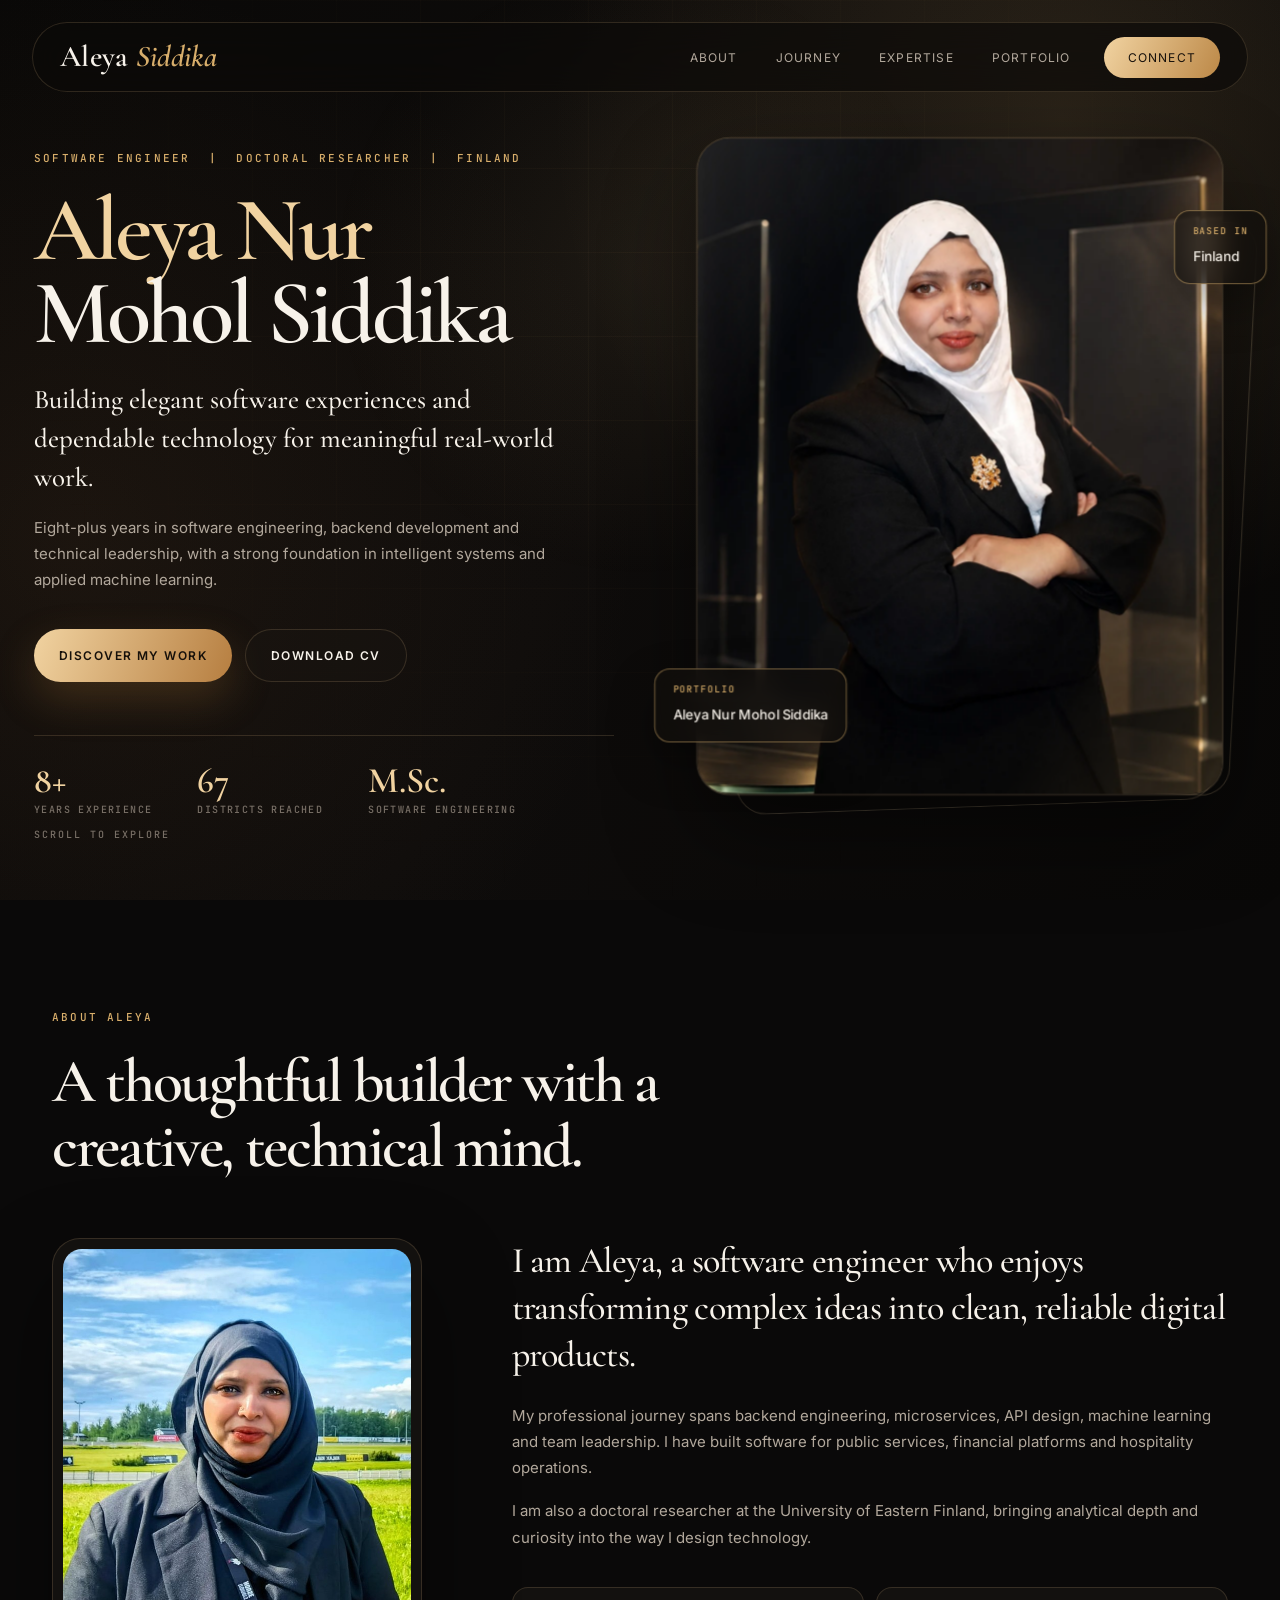
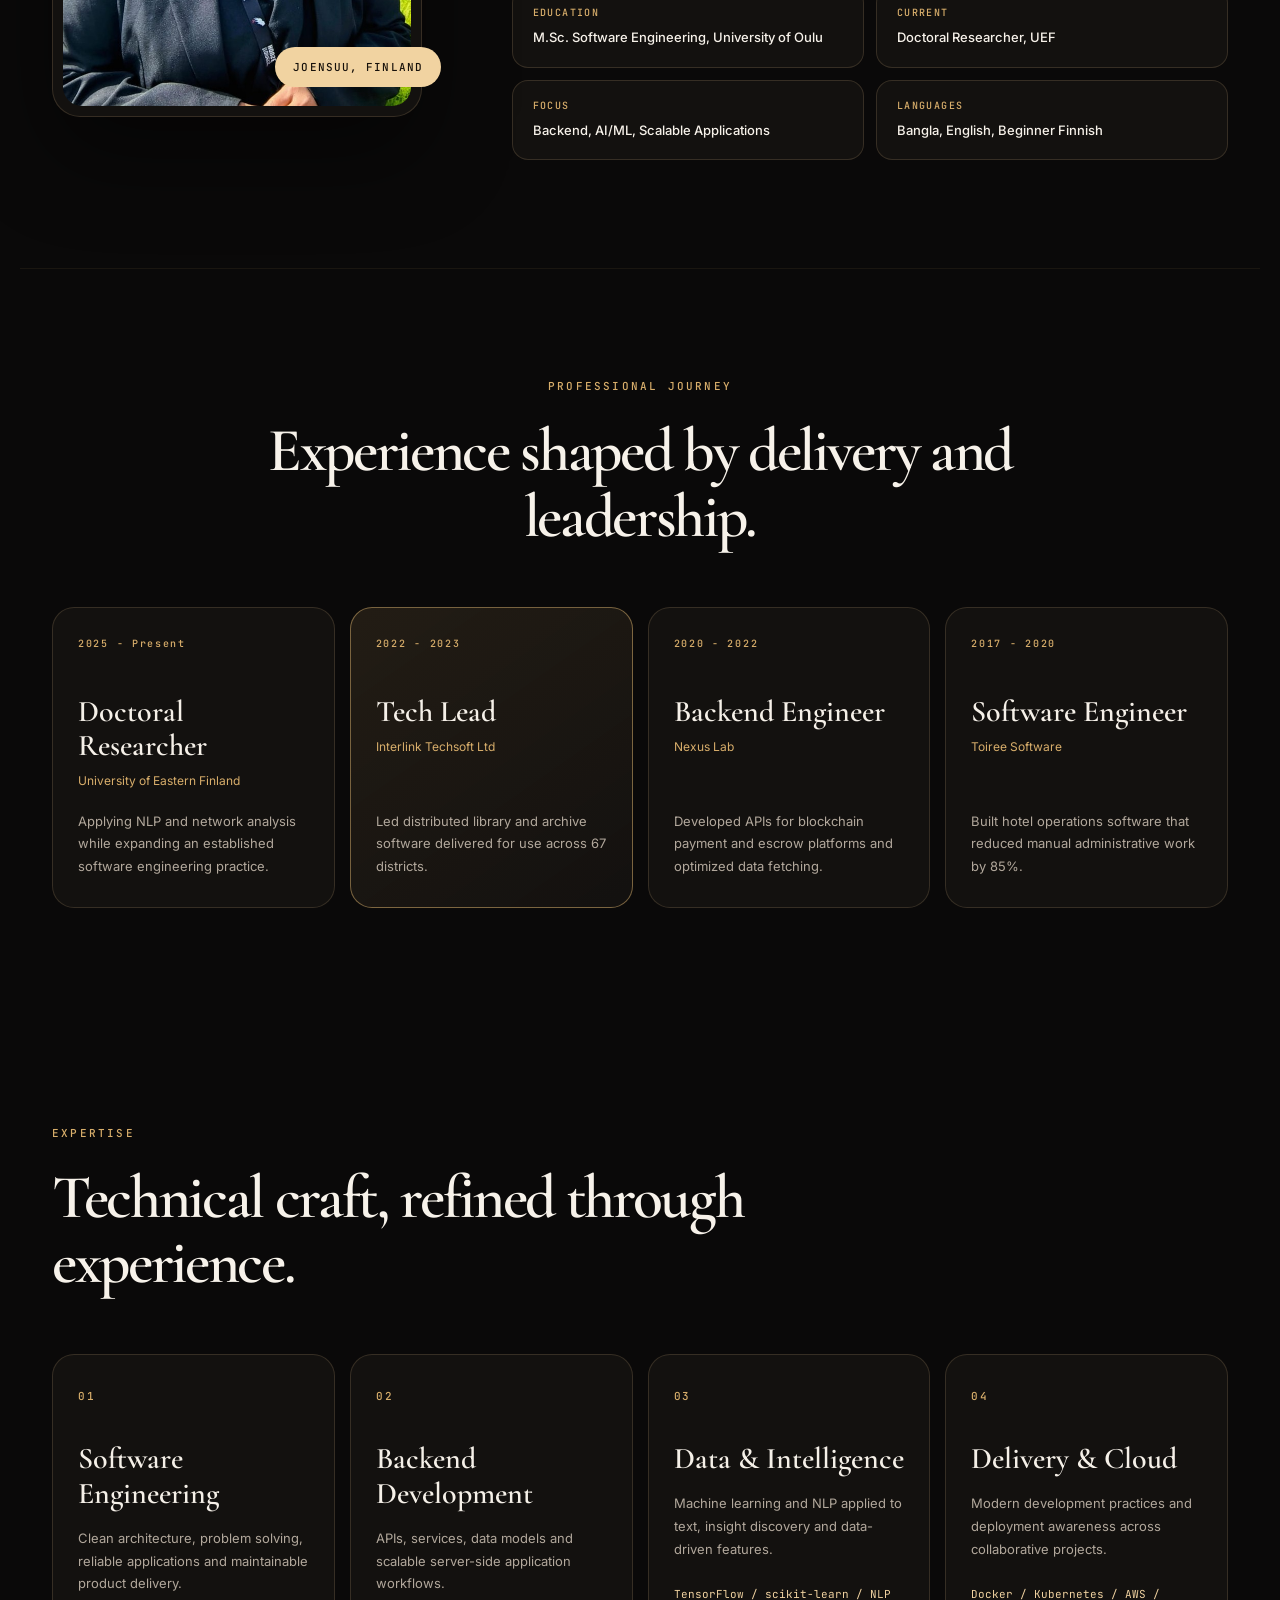
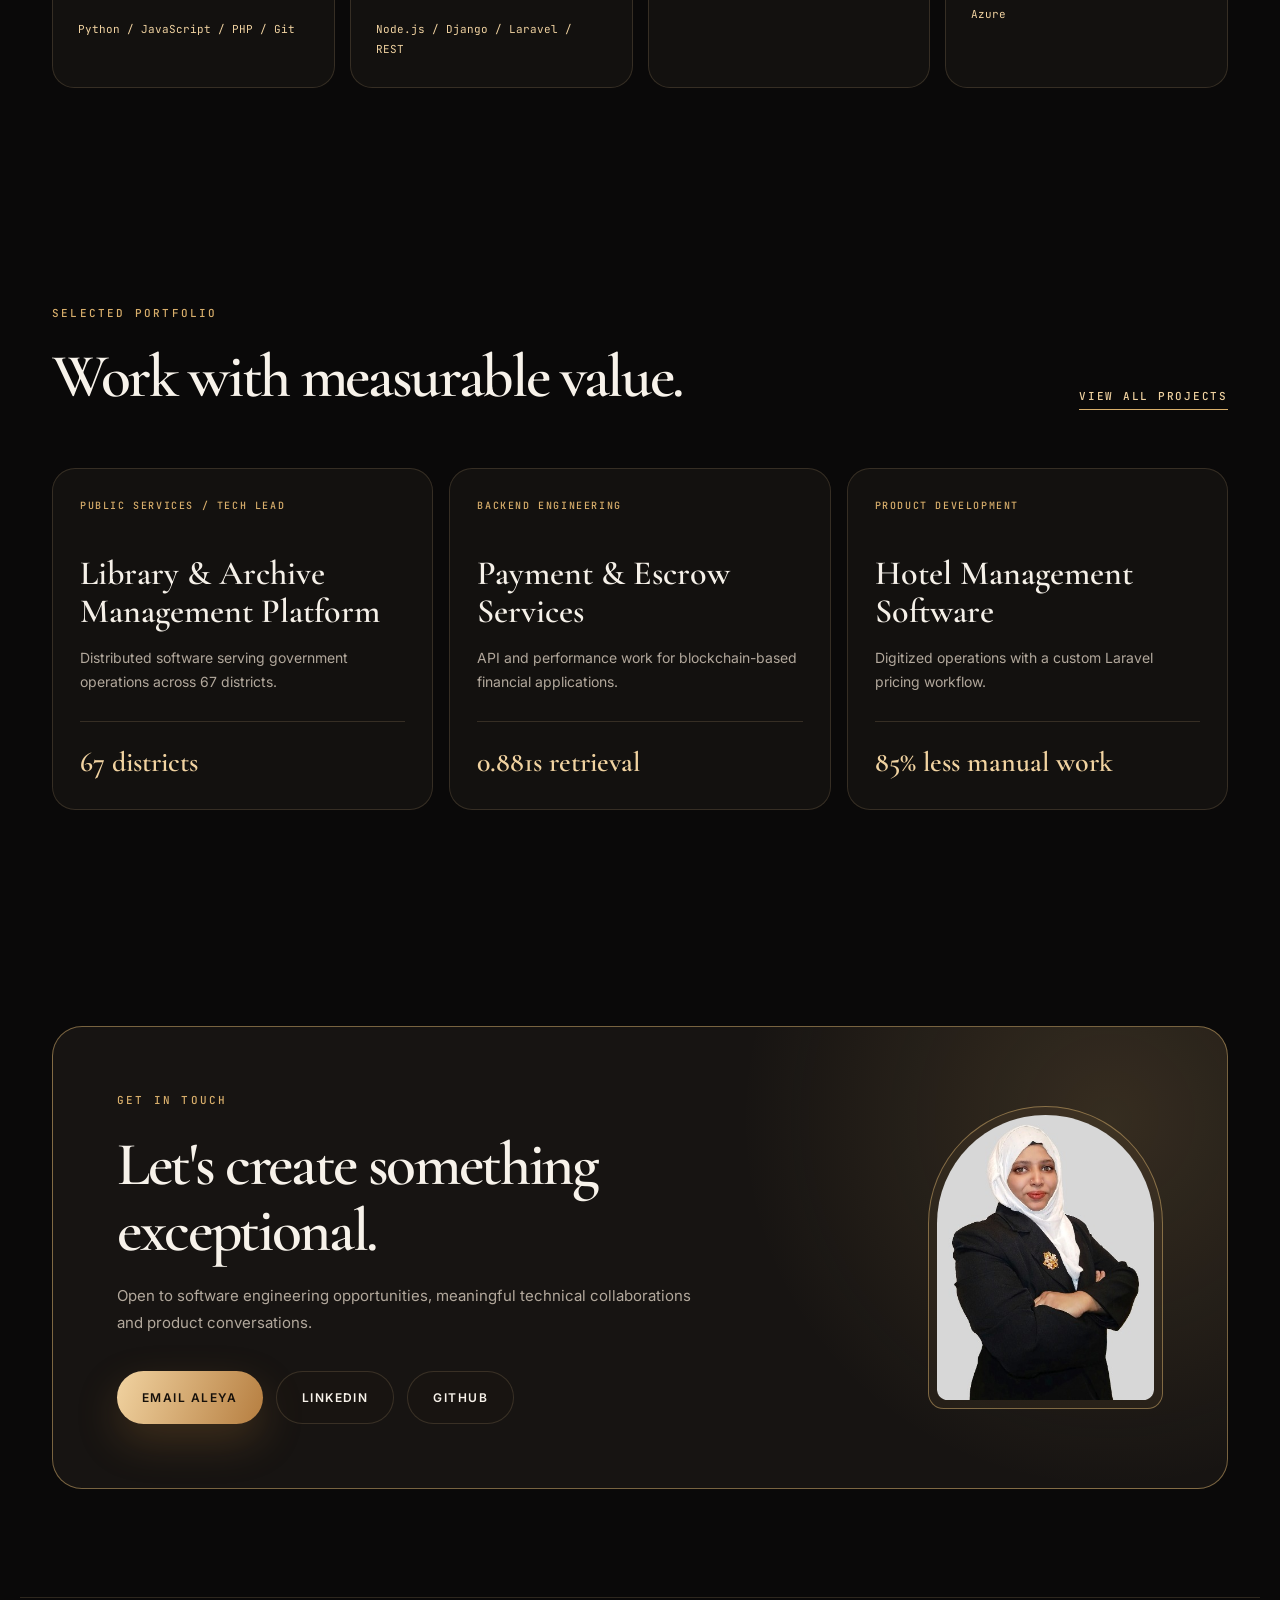
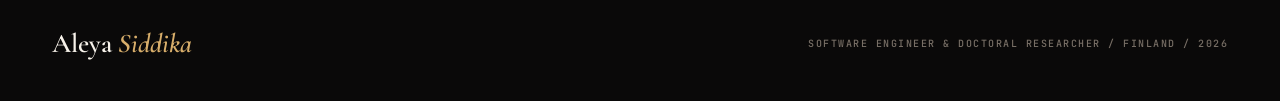
==== commit 13a5f182: "update" ====
--- a/index.html
+++ b/index.html
@@ -1,614 +1,200 @@
 <!DOCTYPE html>
 <html lang="en">
 <head>
-  <meta charset="UTF-8" />
-  <meta name="viewport" content="width=device-width, initial-scale=1.0" />
-  <title>Aleya Nur Mohol Siddika — Doctoral Researcher &amp; Software Engineer</title>
-  <meta name="description" content="Doctoral Researcher at the University of Eastern Finland. NLP · Machine Learning · Microservice Architecture. Joensuu, Finland." />
+  <meta charset="UTF-8">
+  <meta name="viewport" content="width=device-width, initial-scale=1.0">
+  <title>Aleya Nur Mohol Siddika | Software Engineer</title>
+  <meta name="description" content="Portfolio of Aleya Nur Mohol Siddika, a software engineer and doctoral researcher in Finland with experience in backend systems, intelligent software and technical leadership.">
   <link rel="icon" type="image/png" href="img/aleya.png">
+  <link rel="preconnect" href="https://fonts.googleapis.com">
+  <link rel="preconnect" href="https://fonts.gstatic.com" crossorigin>
+  <link href="https://fonts.googleapis.com/css2?family=Cormorant+Garamond:wght@500;600;700&amp;family=Inter:wght@400;500;600;700&amp;family=JetBrains+Mono:wght@400;500&amp;display=swap" rel="stylesheet">
+  <link rel="stylesheet" href="css/style.css">
   <script>document.documentElement.classList.add('js');</script>
-  <link rel="preconnect" href="https://fonts.googleapis.com" />
-  <link rel="preconnect" href="https://fonts.gstatic.com" crossorigin />
-  <link href="https://fonts.googleapis.com/css2?family=JetBrains+Mono:ital,wght@0,400;0,500;0,600;0,700;0,800;1,600&amp;family=Space+Grotesk:wght@500;600;700&display=swap" rel="stylesheet" />
-  <link rel="stylesheet" href="css/style.css" />
-  <script>
-    if (window.location.hostname === 'www.aleyasiddika.me') {
-      window.location.replace('https://aleyasiddika.me' + window.location.pathname + window.location.search + window.location.hash);
-    }
-  </script>
 </head>
 <body>
-<a class="skip-link" href="#about">Skip to content</a>
-
-<!-- Animated particle canvas -->
-<canvas id="bgCanvas" aria-hidden="true"></canvas>
-
-<!-- Cursor spotlight -->
-<div id="spotlight" aria-hidden="true"></div>
-
-<!-- Scroll progress -->
-<div class="scroll-bar-wrap" aria-hidden="true"><div class="scroll-bar" id="scrollBar"></div></div>
-
-<!-- ══════════════════════════════════════════════════════════
-     NAV
-     ══════════════════════════════════════════════════════════ -->
-<nav class="top-nav" id="topNav" aria-label="Primary navigation">
-  <div class="nav-inner">
-    <a href="#home" class="nav-brand">
-      <span class="brand-dot"></span>
-      <span>ALEYA · SIDDIKA</span>
-    </a>
-    <div class="nav-links">
-      <a href="#about"    class="nav-link">About</a>
-      <a href="#resume"   class="nav-link">Resume</a>
-      <a href="#stack"    class="nav-link">Stack</a>
-      <a href="#projects" class="nav-link">Projects</a>
-      <a href="#contact"  class="nav-link nav-cta">Contact ↗</a>
+  <a class="skip-link" href="#about">Skip to content</a>
+  <div class="backdrop" aria-hidden="true"></div>
+  <div class="pointer-light" id="pointerLight" aria-hidden="true"></div>
+  <div class="progress" aria-hidden="true"><span id="scrollProgress"></span></div>
+
+  <nav class="nav" aria-label="Primary navigation">
+    <div class="nav-shell">
+      <a class="signature" href="#home">Aleya <span>Siddika</span></a>
+      <div class="nav-links" id="navLinks">
+        <a href="#about">About</a>
+        <a href="#journey">Journey</a>
+        <a href="#expertise">Expertise</a>
+        <a href="#work">Portfolio</a>
+        <a class="nav-action" href="#contact">Connect</a>
+      </div>
+      <button class="nav-toggle" id="navToggle" type="button" aria-label="Open menu" aria-controls="navLinks" aria-expanded="false"><span></span><span></span></button>
     </div>
-    <button class="nav-toggle" id="navToggle" aria-label="Open menu" aria-expanded="false">
-      <span></span><span></span><span></span>
-    </button>
-  </div>
-  <div class="nav-mobile" id="navMobile" aria-hidden="true">
-    <a href="#about">About</a>
-    <a href="#resume">Resume</a>
-    <a href="#stack">Stack</a>
-    <a href="#projects">Projects</a>
-    <a href="#contact">Contact</a>
-  </div>
-</nav>
-
-<!-- ══════════════════════════════════════════════════════════
-     HERO
-     ══════════════════════════════════════════════════════════ -->
-<section class="hero" id="home">
-  <div class="hero-grid">
-
-    <!-- Copy left -->
-    <div class="hero-copy">
-      <div class="hero-tag">
-        <span class="tag-pulse"></span>
-        Open for research collaborations &nbsp;·&nbsp; 2026
-      </div>
-
-      <h1 class="hero-title">
-        Research<br/>
-        <em class="accent">that ships.</em><br/>
-        Software that<br/>
-        <span class="stamp">survives.</span>
-      </h1>
-
-      <p class="hero-lede">
-        Doctoral researcher at the University of Eastern Finland — working at the
-        intersection of <strong>NLP</strong>, <strong>energy law</strong>, and
-        <strong>microservice architecture</strong>. 8+ years of shipping
-        systems that hold up under real-world load.
-      </p>
-
-      <div class="hero-actions">
-        <a href="#projects" class="btn btn-primary">Explore work ↗</a>
-        <a href="./Aleya-Nur-Mohol-Siddika-Senior-Software-Engineer-Finland.pdf"
-           class="btn btn-ghost" target="_blank" rel="noopener">Download CV</a>
-      </div>
-
-      <div class="hero-meta">
-        <div class="meta-item">
-          <span class="meta-label">Based in</span>
-          <span class="meta-value">Joensuu, FI</span>
-        </div>
-        <div class="meta-sep"></div>
-        <div class="meta-item">
-          <span class="meta-label">Field</span>
-          <span class="meta-value">NLP · SE</span>
-        </div>
-        <div class="meta-sep"></div>
-        <div class="meta-item">
-          <span class="meta-label">Experience</span>
-          <span class="meta-value">8+ years</span>
-        </div>
-      </div>
-    </div>
-
-    <!-- Portrait right — glass-frame-reference.png is already a layered glass portrait -->
-    <div class="portrait-outer">
-      <div class="portrait-stage" id="portraitStage">
-        <!-- Extra glass depth layers behind the image -->
-        <div class="glass-layer gl-back-3"></div>
-        <div class="glass-layer gl-back-2"></div>
-        <div class="glass-layer gl-front">
-          <div class="portrait-img-wrap">
-            <!-- glass-frame-reference.png already has the beautiful layered glass frame effect -->
-            <img src="img/glass-frame-reference.png"
-                 alt="Aleya Nur Mohol Siddika"
-                 class="portrait-img" />
-          </div>
-          <!-- CAD annotations -->
-          <div class="cad" aria-hidden="true">
-            <div class="cad-c tl"></div>
-            <div class="cad-c tr"></div>
-            <div class="cad-c bl"></div>
-            <div class="cad-c br"></div>
-            <span class="cad-t tl">A.S · 2026</span>
-            <span class="cad-t tr">UEF · FI</span>
-            <span class="cad-t bl">INTEL · PhD</span>
-            <span class="cad-t br">NLP · SE</span>
-          </div>
-        </div>
-
-        <!-- Floating chips -->
-        <div class="float-chip fc-a">
-          <div class="chip-icon ci-indigo">
-            <svg width="15" height="15" viewBox="0 0 24 24" fill="none" stroke="currentColor" stroke-width="2" aria-hidden="true">
-              <path d="M2 9l10-5 10 5-10 5z"/><path d="M6 11v5c0 1 2.7 3 6 3s6-2 6-3v-5"/>
-            </svg>
-          </div>
-          <div>
-            <div class="chip-lbl">Active</div>
-            <div class="chip-val">INTEL Project</div>
-          </div>
-        </div>
-
-        <div class="float-chip fc-b">
-          <div class="chip-icon ci-dark">
-            <svg width="14" height="14" viewBox="0 0 24 24" fill="none" stroke="currentColor" stroke-width="2" aria-hidden="true">
-              <path d="M8 7l-5 5 5 5"/><path d="M16 7l5 5-5 5"/><path d="M14 5l-4 14"/>
-            </svg>
-          </div>
-          <div>
-            <div class="chip-lbl">Tech Lead</div>
-            <div class="chip-val">2019 — 2024</div>
-          </div>
-        </div>
-
-        <div class="float-chip fc-c">
-          <div class="chip-icon ci-sky">
-            <svg width="13" height="13" viewBox="0 0 24 24" fill="none" stroke="currentColor" stroke-width="2" aria-hidden="true">
-              <path d="M13 3L4 14h7l-1 7 9-11h-7z"/>
-            </svg>
-          </div>
-          <div class="chip-val">8+ yrs</div>
-        </div>
-      </div>
-    </div>
-  </div>
-
-  <!-- Scroll indicator -->
-  <div class="scroll-hint" aria-hidden="true">
-    <div class="scroll-mouse"><div class="scroll-dot"></div></div>
-    <span>Scroll to explore</span>
-  </div>
-</section>
-
-<!-- ══════════════════════════════════════════════════════════
-     ABOUT
-     ══════════════════════════════════════════════════════════ -->
-<section id="about" class="section reveal">
-  <div class="section-inner">
-    <div class="section-header">
-      <div class="section-idx">02 — About</div>
-      <h2 class="section-title">Researcher. <em>Engineer.</em><br/>Builder.</h2>
-      <p class="section-sub">A multidisciplinary practice spanning NLP, software architecture, and production systems — anchored by a decade of writing things that actually ship.</p>
-    </div>
-
-    <div class="about-wrap">
-
-      <!-- Portrait — portrait-outdoor.jpg for the about section -->
-      <div class="about-portrait-col">
-        <div class="about-frame-outer">
-          <div class="about-frame">
-            <img src="img/portrait-outdoor.jpg"
-                 alt="Aleya Nur Mohol Siddika outdoors" />
-          </div>
-        </div>
-        <div class="about-badge">
-          <div class="about-badge-icon">
-            <svg width="20" height="20" viewBox="0 0 24 24" fill="none" stroke="currentColor" stroke-width="2" aria-hidden="true">
-              <path d="M12 2l2.4 2.1 3.2-.5.8 3.1 2.9 1.5-1.2 3 1.2 3-2.9 1.5-.8 3.1-3.2-.5L12 20l-2.4-2.1-3.2.5-.8-3.1L2.7 13.7l1.2-3-1.2-3L5.6 6.2l.8-3.1 3.2.5z"/>
-              <path d="M8 12l3 3 5-6"/>
-            </svg>
-          </div>
-          <div>
-            <div class="about-badge-lbl">Currently</div>
-            <div class="about-badge-val">PhD · UEF</div>
-          </div>
-        </div>
-      </div>
-
-      <!-- Copy -->
-      <div class="about-copy">
-        <h3 class="about-eyebrow">I'm Aleya Nur Mohol Siddika</h3>
-        <h4 class="about-headline">Doctoral Researcher at the University of Eastern Finland, advancing the general doctrine of energy law through NLP and network analysis.</h4>
-        <p>M.Sc. in Software Engineering from the <strong>University of Oulu</strong> (CGPA 4.08/5). Eight-plus years across <strong>Tech Lead</strong>, <strong>AI Researcher</strong>, and backend architecture roles — with deep expertise in Python, machine learning, and microservice systems.</p>
-        <p>My work sits where rigorous research meets the messy reality of shipping. Published in <strong>ICACIn 2024</strong> and <strong>OuluREPO</strong>. I like systems that are honest about their boundaries and graphs that earn the ink.</p>
-
-        <div class="about-info-grid">
-          <div class="about-info-item"><div class="about-info-key">Location</div><div class="about-info-val">Joensuu, Finland</div></div>
-          <div class="about-info-item"><div class="about-info-key">Languages</div><div class="about-info-val">Bangla · English</div></div>
-          <div class="about-info-item"><div class="about-info-key">Field</div><div class="about-info-val">NLP · Legal-Tech</div></div>
-          <div class="about-info-item"><div class="about-info-key">Available</div><div class="about-info-val">Research &amp; advisory</div></div>
-        </div>
-
-        <div class="traits">
-          <span class="trait">Dependable</span>
-          <span class="trait">Active listener</span>
-          <span class="trait">Creative</span>
-          <span class="trait">Confident</span>
-        </div>
-
-        <div class="hero-actions about-actions">
-          <a href="./Aleya-Nur-Mohol-Siddika-Senior-Software-Engineer-Finland.pdf"
-             class="btn btn-primary" target="_blank" rel="noopener">Download CV ↓</a>
-          <a href="#contact" class="btn btn-ghost">Get in touch</a>
-        </div>
-      </div>
-    </div>
-  </div>
-</section>
-
-<!-- ══════════════════════════════════════════════════════════
-     RESUME
-     ══════════════════════════════════════════════════════════ -->
-<section id="resume" class="section reveal">
-  <div class="section-inner">
-    <div class="section-header">
-      <div class="section-idx">03 — Resume</div>
-      <h2 class="section-title">A professional <em>journey</em><br/>of research &amp; shipping.</h2>
-      <p class="section-sub">Six milestones, one thread: each role pushed the next layer of system thinking.</p>
-    </div>
-
-    <div class="timeline">
-      <div class="tl-spine" aria-hidden="true"></div>
-
-      <!-- 2025 — even child, year left card right -->
-      <div class="tl-item">
-        <div class="tl-year-block tl-reveal" style="--tl-dir:-28px">
-          <div class="tl-year">2025</div>
-          <div class="tl-role">Doctoral Researcher</div>
-          <div class="tl-org">Univ. of Eastern Finland</div>
-        </div>
-        <div class="tl-dot" aria-hidden="true"></div>
-        <div class="tl-card-slot tl-reveal" style="--tl-dir:28px">
-          <div class="tl-card">
-            <div class="tl-card-tag">School of Computing · INTEL Project</div>
-            <h4 class="tl-card-title">Doctoral Researcher</h4>
-            <div class="tl-card-sub">2025 — Present · Joensuu, Finland</div>
-            <ul class="tl-list">
-              <li>Building a general doctrine of energy law via NLP and network analysis.</li>
-              <li>Published in <strong>ICACIn 2024</strong> and <strong>OuluREPO</strong>.</li>
-              <li>Cross-disciplinary work at the intersection of law and software engineering.</li>
-            </ul>
-          </div>
-        </div>
-      </div>
-
-      <!-- 2024 — odd child, card left year right -->
-      <div class="tl-item">
-        <div class="tl-card-slot tl-reveal" style="--tl-dir:-28px">
-          <div class="tl-card">
-            <div class="tl-card-tag">University of Oulu, Finland</div>
-            <h4 class="tl-card-title">M.Sc. Software Engineering</h4>
-            <div class="tl-card-sub">2023 – 2024 · CGPA 4.08 / 5.0</div>
-            <p class="tl-card-desc">Completed an M.Sc. in Software Engineering and Information Systems, with a CGPA of 4.08 / 5.0.</p>
-          </div>
-        </div>
-        <div class="tl-dot" aria-hidden="true"></div>
-        <div class="tl-year-block tl-reveal" style="--tl-dir:28px">
-          <div class="tl-year">2024</div>
-          <div class="tl-role">M.Sc. Graduate</div>
-          <div class="tl-org">University of Oulu</div>
-        </div>
-      </div>
-
-      <!-- 2023 — even child, year left card right -->
-      <div class="tl-item">
-        <div class="tl-year-block tl-reveal" style="--tl-dir:-28px">
-          <div class="tl-year">2023</div>
-          <div class="tl-role">Tech Lead</div>
-          <div class="tl-org">Interlink Technologies</div>
-        </div>
-        <div class="tl-dot" aria-hidden="true"></div>
-        <div class="tl-card-slot tl-reveal" style="--tl-dir:28px">
-          <div class="tl-card">
-            <div class="tl-card-tag">Interlink Technologies Ltd</div>
-            <h4 class="tl-card-title">Tech Lead</h4>
-            <div class="tl-card-sub">Oct 2022 – Jul 2023</div>
-            <ul class="tl-list">
-              <li>Led Bangladesh Government library systems serving <strong>67 districts</strong>.</li>
-              <li>Owned architectural solutions for complex distributed systems.</li>
-              <li>Managed microservices delivering critical government infrastructure.</li>
-            </ul>
-          </div>
-        </div>
-      </div>
-
-      <!-- 2022 — odd child, card left year right -->
-      <div class="tl-item">
-        <div class="tl-card-slot tl-reveal" style="--tl-dir:-28px">
-          <div class="tl-card">
-            <div class="tl-card-tag">Nexus Lab</div>
-            <h4 class="tl-card-title">Backend Engineer</h4>
-            <div class="tl-card-sub">Nov 2020 – Sep 2022</div>
-            <ul class="tl-list">
-              <li>Optimised data-fetching pipeline to <strong>0.88s</strong> latency.</li>
-              <li>Engineered blockchain-based payment &amp; escrow platforms.</li>
-              <li>Built REST APIs for microservices using Node.js and Laravel.</li>
-            </ul>
-          </div>
-        </div>
-        <div class="tl-dot" aria-hidden="true"></div>
-        <div class="tl-year-block tl-reveal" style="--tl-dir:28px">
-          <div class="tl-year">2022</div>
-          <div class="tl-role">Backend Engineer</div>
-          <div class="tl-org">Nexus Lab</div>
-        </div>
-      </div>
-
-      <!-- 2020 — even child, year left card right -->
-      <div class="tl-item">
-        <div class="tl-year-block tl-reveal" style="--tl-dir:-28px">
-          <div class="tl-year">2020</div>
-          <div class="tl-role">Software Engineer</div>
-          <div class="tl-org">TOiREE IT Services</div>
-        </div>
-        <div class="tl-dot" aria-hidden="true"></div>
-        <div class="tl-card-slot tl-reveal" style="--tl-dir:28px">
-          <div class="tl-card">
-            <div class="tl-card-tag">TOiREE IT &amp; E-Commerce Services</div>
-            <h4 class="tl-card-title">Software Engineer</h4>
-            <div class="tl-card-sub">Nov 2017 – Oct 2020</div>
-            <ul class="tl-list">
-              <li>Reduced manual hotel pricing work by <strong>85%</strong> with custom rating calendar.</li>
-              <li>Built full hotel management system using Laravel (PHP).</li>
-            </ul>
-          </div>
-        </div>
-      </div>
-
-      <!-- 2017 — odd child, card left year right -->
-      <div class="tl-item">
-        <div class="tl-card-slot tl-reveal" style="--tl-dir:-28px">
-          <div class="tl-card">
-            <div class="tl-card-tag">American International University-Bangladesh</div>
-            <h4 class="tl-card-title">B.Sc. Software Engineering</h4>
-            <div class="tl-card-sub">2013 – 2017 · CGPA 3.69 / 4.0</div>
-            <p class="tl-card-desc">Foundation in software engineering, data structures, and algorithms at AIUB.</p>
-          </div>
-        </div>
-        <div class="tl-dot" aria-hidden="true"></div>
-        <div class="tl-year-block tl-reveal" style="--tl-dir:28px">
-          <div class="tl-year">2017</div>
-          <div class="tl-role">B.Sc. Graduate</div>
-          <div class="tl-org">AIUB, Bangladesh</div>
-        </div>
-      </div>
-    </div>
-  </div>
-</section>
-
-<!-- ══════════════════════════════════════════════════════════
-     STACK
-     ══════════════════════════════════════════════════════════ -->
-<section id="stack" class="section reveal">
-  <div class="section-inner">
-    <div class="section-header">
-      <div class="section-idx">04 — Stack</div>
-      <h2 class="section-title">A precision <em>toolkit</em><br/>built over a decade.</h2>
-      <div class="stack-stats">
-        <div class="stat-pill"><span class="stat-num">8+</span><span class="stat-lbl">Years<br/>experience</span></div>
-        <div class="stat-pill"><span class="stat-num">15+</span><span class="stat-lbl">Key<br/>projects</span></div>
-        <div class="stat-pill"><span class="stat-num">02</span><span class="stat-lbl">Publications<br/>2024</span></div>
-      </div>
-    </div>
-
-    <div class="stack-grid">
-
-      <!-- Intelligence / NLP card -->
-      <div class="skill-card card-reveal">
-        <div class="skill-card-hd">
-          <div class="sc-icon indigo">
-            <svg width="20" height="20" viewBox="0 0 24 24" fill="none" stroke="currentColor" stroke-width="2" aria-hidden="true">
-              <circle cx="6" cy="6" r="2"/><circle cx="18" cy="6" r="2"/><circle cx="12" cy="20" r="2"/>
-              <circle cx="12" cy="12" r="2.5"/>
-              <path d="M7.5 7.5l3 3M16.5 7.5l-3 3M12 14.5v3.5"/>
-            </svg>
-          </div>
-          <h3>Intelligence Systems</h3>
-        </div>
-        <p>NLP, machine learning, and ETL pipelines. Specialising in legal-tech innovation through data-driven architectures and graph-style reasoning over legal corpora.</p>
-        <div class="skill-bars">
-          <div class="sb-row"><div class="sb-top"><span>NLP</span><span class="sb-pct">90%</span></div><div class="sb-track"><div class="sb-fill" style="--pct:90%"></div></div></div>
-          <div class="sb-row"><div class="sb-top"><span>Machine Learning</span><span class="sb-pct">90%</span></div><div class="sb-track"><div class="sb-fill" style="--pct:90%"></div></div></div>
-          <div class="sb-row"><div class="sb-top"><span>Python</span><span class="sb-pct">100%</span></div><div class="sb-track"><div class="sb-fill" style="--pct:100%"></div></div></div>
-          <div class="sb-row"><div class="sb-top"><span>SQL</span><span class="sb-pct">90%</span></div><div class="sb-track"><div class="sb-fill" style="--pct:90%"></div></div></div>
-          <div class="sb-row"><div class="sb-top"><span>ETL / Data Pipeline</span><span class="sb-pct">70%</span></div><div class="sb-track"><div class="sb-fill" style="--pct:70%"></div></div></div>
-          <div class="sb-row"><div class="sb-top"><span>Temporal Network Analysis</span><span class="sb-pct">50%</span></div><div class="sb-track"><div class="sb-fill" style="--pct:50%"></div></div></div>
-          <div class="sb-row"><div class="sb-top"><span>R</span><span class="sb-pct">40%</span></div><div class="sb-track"><div class="sb-fill" style="--pct:40%"></div></div></div>
-        </div>
-      </div>
-
-      <!-- Frameworks card -->
-      <div class="tools-card card-reveal">
-        <div class="skill-card-hd">
-          <div class="sc-icon sky">
-            <svg width="20" height="20" viewBox="0 0 24 24" fill="none" stroke="currentColor" stroke-width="2" aria-hidden="true">
-              <path d="M12 3l9 5-9 5-9-5z"/><path d="M3 13l9 5 9-5"/><path d="M3 17l9 5 9-5"/>
-            </svg>
-          </div>
-          <h3>Tools &amp; Frameworks</h3>
-        </div>
-        <p>The stack I reach for when precision and reliability matter.</p>
-        <div class="skill-bars">
-          <div class="sb-row"><div class="sb-top"><span>scikit-learn</span><span class="sb-pct">90%</span></div><div class="sb-track"><div class="sb-fill sky-bar" style="--pct:90%"></div></div></div>
-          <div class="sb-row"><div class="sb-top"><span>PyTorch</span><span class="sb-pct">80%</span></div><div class="sb-track"><div class="sb-fill sky-bar" style="--pct:80%"></div></div></div>
-          <div class="sb-row"><div class="sb-top"><span>TensorFlow / Keras</span><span class="sb-pct">70%</span></div><div class="sb-track"><div class="sb-fill sky-bar" style="--pct:70%"></div></div></div>
-          <div class="sb-row"><div class="sb-top"><span>Transformers (HuggingFace)</span><span class="sb-pct">80%</span></div><div class="sb-track"><div class="sb-fill sky-bar" style="--pct:80%"></div></div></div>
-          <div class="sb-row"><div class="sb-top"><span>spaCy / NLTK / TextBlob</span><span class="sb-pct">90%</span></div><div class="sb-track"><div class="sb-fill sky-bar" style="--pct:90%"></div></div></div>
-          <div class="sb-row"><div class="sb-top"><span>Microservices / Node.js</span><span class="sb-pct">90%</span></div><div class="sb-track"><div class="sb-fill sky-bar" style="--pct:90%"></div></div></div>
-        </div>
-        <div class="chip-cloud">
-          <span class="chip">FastAPI</span><span class="chip">Laravel</span><span class="chip">Node.js</span>
-          <span class="chip">PostgreSQL</span><span class="chip">Docker</span><span class="chip">Pandas</span>
-          <span class="chip">NumPy</span><span class="chip">Git</span><span class="chip">REST API</span>
-          <span class="chip">Blockchain</span>
-        </div>
-      </div>
-
-    </div>
-  </div>
-</section>
-
-<!-- ══════════════════════════════════════════════════════════
-     PROJECTS
-     ══════════════════════════════════════════════════════════ -->
-<section id="projects" class="section reveal">
-  <div class="section-inner">
-    <div class="section-header">
-      <div class="section-idx">05 — Projects</div>
-      <h2 class="section-title">Selected <em>work.</em></h2>
-      <p class="section-sub">Research and production work drawn from my experience across legal-tech, public systems, financial platforms, and hospitality software.</p>
-    </div>
-
-    <div class="projects-grid">
-
-      <div class="proj-card card-reveal">
-        <div class="proj-visual pv-indigo">
-          <div class="pv-blob pv-blob-a"></div><div class="pv-blob pv-blob-b"></div>
-          <div class="pv-icon">
-            <svg width="38" height="38" viewBox="0 0 24 24" fill="none" stroke="currentColor" stroke-width="1.4" aria-hidden="true">
-              <circle cx="6" cy="6" r="2"/><circle cx="18" cy="6" r="2"/><circle cx="12" cy="18" r="2"/>
-              <circle cx="12" cy="12" r="2.5"/>
-              <path d="M7.5 7.5l3 3M16.5 7.5l-3 3M12 14.5v3.5"/>
-            </svg>
-          </div>
-        </div>
-        <div class="proj-num">P · 01</div>
-        <h4 class="proj-title">INTEL Project · Energy Law</h4>
-        <p class="proj-desc">Doctoral research advancing the general doctrine of energy law through NLP, network analysis, and legal concept research.</p>
-        <div class="proj-tags"><span class="proj-tag">NLP</span><span class="proj-tag">Research</span><span class="proj-tag">UEF</span></div>
-      </div>
-
-      <div class="proj-card card-reveal">
-        <div class="proj-visual pv-sky">
-          <div class="pv-blob pv-blob-a"></div><div class="pv-blob pv-blob-b"></div>
-          <div class="pv-icon">
-            <svg width="38" height="38" viewBox="0 0 24 24" fill="none" stroke="currentColor" stroke-width="1.4" aria-hidden="true">
-              <rect x="3" y="4" width="18" height="6" rx="1.5"/><rect x="3" y="14" width="18" height="6" rx="1.5"/>
-              <circle cx="7" cy="7" r="1"/><circle cx="7" cy="17" r="1"/>
-              <path d="M11 7h6M11 17h6"/>
-            </svg>
-          </div>
-        </div>
-        <div class="proj-num">P · 02</div>
-        <h4 class="proj-title">Library &amp; Archive Systems</h4>
-        <p class="proj-desc">Architectural and microservice work for Bangladesh Government library systems used across 67 districts.</p>
-        <div class="proj-tags"><span class="proj-tag">Microservices</span><span class="proj-tag">Public Sector</span></div>
-      </div>
-
-      <div class="proj-card card-reveal">
-        <div class="proj-visual pv-amber">
-          <div class="pv-blob pv-blob-a"></div><div class="pv-blob pv-blob-b"></div>
-          <div class="pv-icon">
-            <svg width="38" height="38" viewBox="0 0 24 24" fill="none" stroke="currentColor" stroke-width="1.4" aria-hidden="true">
-              <circle cx="12" cy="12" r="9"/><path d="M10 8h3.5a2 2 0 0 1 0 4H10v4M10 12h3.5"/>
-            </svg>
-          </div>
-        </div>
-        <div class="proj-num">P · 03</div>
-        <h4 class="proj-title">Blockchain Payment &amp; Escrow</h4>
-        <p class="proj-desc">Backend work on cryptocurrency-based payment, escrow, staking, and swapping platforms at Nexus Lab.</p>
-        <div class="proj-tags"><span class="proj-tag">Backend</span><span class="proj-tag">Blockchain</span></div>
-      </div>
-
-      <div class="proj-card card-reveal">
-        <div class="proj-visual pv-green">
-          <div class="pv-blob pv-blob-a"></div><div class="pv-blob pv-blob-b"></div>
-          <div class="pv-icon">
-            <svg width="38" height="38" viewBox="0 0 24 24" fill="none" stroke="currentColor" stroke-width="1.4" aria-hidden="true">
-              <path d="M13 3L4 14h7l-1 7 9-11h-7z"/>
-            </svg>
-          </div>
-        </div>
-        <div class="proj-num">P · 04</div>
-        <h4 class="proj-title">Hotel Management Software</h4>
-        <p class="proj-desc">Laravel-based operations software and a custom pricing calendar that reduced manual administrative work by 85%.</p>
-        <div class="proj-tags"><span class="proj-tag">Laravel</span><span class="proj-tag">Operations</span></div>
-      </div>
-
-    </div>
-  </div>
-</section>
-
-<!-- ══════════════════════════════════════════════════════════
-     CONTACT
-     ══════════════════════════════════════════════════════════ -->
-<section id="contact" class="section reveal">
-  <div class="section-inner">
-    <div class="contact-card">
-      <div class="contact-inner">
-        <div class="cc-glow-a" aria-hidden="true"></div>
-        <div class="cc-glow-b" aria-hidden="true"></div>
-        <div class="cc-grid" aria-hidden="true"></div>
-
-        <div class="cc-split">
-
-          <!-- Formal portrait -->
-          <div class="cc-portrait-col">
-            <div class="cc-portrait-frame">
-              <img src="img/portrait-formal.jpg"
-                   alt="Aleya Nur Mohol Siddika — formal portrait"
-                   class="cc-portrait-img" />
-            </div>
-            <div class="cc-portrait-cap">
-              <span class="cc-portrait-name">Aleya Nur Mohol Siddika</span>
-              <span class="cc-portrait-role">Doctoral Researcher · UEF</span>
-            </div>
-          </div>
-
-          <!-- CTA content -->
-          <div class="cc-content">
-            <h2>Let's build something <em>lucid.</em></h2>
-            <p>Open to collaboration on AI research, legal-tech, and advanced software architecture.<br/>The fastest answer is a short, specific email.</p>
-            <div class="cc-actions">
-              <a href="mailto:aleyasiddika01@gmail.com" class="btn-white">
-                aleyasiddika01@gmail.com ↗
-              </a>
-              <a href="https://www.linkedin.com/in/aleya-nur-mohol-siddika/" class="btn-glass" target="_blank" rel="noopener">LinkedIn</a>
-              <a href="https://github.com/AleyaSiddika" class="btn-glass" target="_blank" rel="noopener">GitHub</a>
-            </div>
-            <div class="cc-meta">
-              <span>+358 417 231 362</span>
-              <span>·</span>
-              <span>Joensuu, Finland</span>
-            </div>
-          </div>
-
-        </div>
-      </div>
-    </div>
-  </div>
-</section>
-
-<!-- ══════════════════════════════════════════════════════════
-     FOOTER
-     ══════════════════════════════════════════════════════════ -->
-<footer class="footer">
-  <div class="footer-inner">
-    <div>
-      <div class="footer-brand">
-        <span class="brand-dot"></span>
-        <span>ALEYA NUR MOHOL SIDDIKA</span>
-      </div>
-      <p class="footer-copy">© 2026 · Doctoral Researcher &amp; Software Engineer · Joensuu, Finland</p>
-    </div>
-    <div class="footer-links">
-      <a href="https://github.com/AleyaSiddika" target="_blank" rel="noopener">GitHub</a>
-      <a href="https://www.linkedin.com/in/aleya-nur-mohol-siddika/" target="_blank" rel="noopener">LinkedIn</a>
-      <a href="mailto:aleyasiddika01@gmail.com">Email</a>
-      <a href="./Aleya-Nur-Mohol-Siddika-Senior-Software-Engineer-Finland.pdf" target="_blank" rel="noopener">CV</a>
-    </div>
-  </div>
-</footer>
-
-<script src="js/index.js"></script>
+  </nav>
+
+  <main>
+    <section class="hero" id="home">
+      <div class="hero-grid">
+        <div class="hero-copy">
+          <p class="eyebrow">Software Engineer &nbsp;|&nbsp; Doctoral Researcher &nbsp;|&nbsp; Finland</p>
+          <h1><span>Aleya Nur</span><br>Mohol Siddika</h1>
+          <p class="headline">Building elegant software experiences and dependable technology for meaningful real-world work.</p>
+          <p class="hero-text">Eight-plus years in software engineering, backend development and technical leadership, with a strong foundation in intelligent systems and applied machine learning.</p>
+          <div class="actions">
+            <a class="button primary" href="#work">Discover my work</a>
+            <a class="button outline" href="Aleya-Nur-Mohol-Siddika-Senior-Software-Engineer-Finland.pdf" target="_blank" rel="noopener">Download CV</a>
+          </div>
+          <div class="highlights" role="group" aria-label="Highlights">
+            <div><strong>8+</strong><span>Years Experience</span></div>
+            <div><strong>67</strong><span>Districts Reached</span></div>
+            <div><strong>M.Sc.</strong><span>Software Engineering</span></div>
+          </div>
+        </div>
+
+        <div class="portrait-showcase" id="portraitShowcase" data-tilt>
+          <div class="portrait-glow"></div>
+          <div class="glass-sheet rear"></div>
+          <div class="glass-sheet middle"></div>
+          <figure class="hero-portrait">
+            <img src="img/portraits/aleya-premium-3d.webp" alt="Aleya Nur Mohol Siddika in a formal portrait setting">
+          </figure>
+          <div class="floating-card identity">
+            <span>Portfolio</span>
+            <strong>Aleya Nur Mohol Siddika</strong>
+          </div>
+          <div class="floating-card location">
+            <span>Based in</span>
+            <strong>Finland</strong>
+          </div>
+        </div>
+      </div>
+      <div class="scroll-cue">Scroll to explore</div>
+    </section>
+
+    <section class="section about" id="about">
+      <div class="section-title reveal">
+        <p class="eyebrow">About Aleya</p>
+        <h2>A thoughtful builder with a creative, technical mind.</h2>
+      </div>
+      <div class="about-layout">
+        <div class="photo-stack reveal" data-tilt>
+          <div class="photo-frame">
+            <img src="img/portrait-outdoor.jpg" alt="Aleya Nur Mohol Siddika outdoors in Finland">
+          </div>
+          <div class="photo-caption">Joensuu, Finland</div>
+        </div>
+        <div class="about-content reveal">
+          <p class="lead">I am Aleya, a software engineer who enjoys transforming complex ideas into clean, reliable digital products.</p>
+          <p>My professional journey spans backend engineering, microservices, API design, machine learning and team leadership. I have built software for public services, financial platforms and hospitality operations.</p>
+          <p>I am also a doctoral researcher at the University of Eastern Finland, bringing analytical depth and curiosity into the way I design technology.</p>
+          <div class="detail-grid">
+            <div><span>Education</span><strong>M.Sc. Software Engineering, University of Oulu</strong></div>
+            <div><span>Current</span><strong>Doctoral Researcher, UEF</strong></div>
+            <div><span>Focus</span><strong>Backend, AI/ML, Scalable Applications</strong></div>
+            <div><span>Languages</span><strong>Bangla, English, Beginner Finnish</strong></div>
+          </div>
+        </div>
+      </div>
+    </section>
+
+    <section class="section journey" id="journey">
+      <div class="section-title reveal center">
+        <p class="eyebrow">Professional Journey</p>
+        <h2>Experience shaped by delivery and leadership.</h2>
+      </div>
+      <div class="career">
+        <article class="career-card reveal">
+          <span class="year">2025 - Present</span>
+          <h3>Doctoral Researcher</h3>
+          <p class="company">University of Eastern Finland</p>
+          <p>Applying NLP and network analysis while expanding an established software engineering practice.</p>
+        </article>
+        <article class="career-card featured reveal">
+          <span class="year">2022 - 2023</span>
+          <h3>Tech Lead</h3>
+          <p class="company">Interlink Techsoft Ltd</p>
+          <p>Led distributed library and archive software delivered for use across 67 districts.</p>
+        </article>
+        <article class="career-card reveal">
+          <span class="year">2020 - 2022</span>
+          <h3>Backend Engineer</h3>
+          <p class="company">Nexus Lab</p>
+          <p>Developed APIs for blockchain payment and escrow platforms and optimized data fetching.</p>
+        </article>
+        <article class="career-card reveal">
+          <span class="year">2017 - 2020</span>
+          <h3>Software Engineer</h3>
+          <p class="company">Toiree Software</p>
+          <p>Built hotel operations software that reduced manual administrative work by 85%.</p>
+        </article>
+      </div>
+    </section>
+
+    <section class="section expertise" id="expertise">
+      <div class="section-title reveal">
+        <p class="eyebrow">Expertise</p>
+        <h2>Technical craft, refined through experience.</h2>
+      </div>
+      <div class="expertise-grid">
+        <article class="expert-card reveal"><span>01</span><h3>Software Engineering</h3><p>Clean architecture, problem solving, reliable applications and maintainable product delivery.</p><div>Python / JavaScript / PHP / Git</div></article>
+        <article class="expert-card reveal"><span>02</span><h3>Backend Development</h3><p>APIs, services, data models and scalable server-side application workflows.</p><div>Node.js / Django / Laravel / REST</div></article>
+        <article class="expert-card reveal"><span>03</span><h3>Data &amp; Intelligence</h3><p>Machine learning and NLP applied to text, insight discovery and data-driven features.</p><div>TensorFlow / scikit-learn / NLP</div></article>
+        <article class="expert-card reveal"><span>04</span><h3>Delivery &amp; Cloud</h3><p>Modern development practices and deployment awareness across collaborative projects.</p><div>Docker / Kubernetes / AWS / Azure</div></article>
+      </div>
+    </section>
+
+    <section class="section work" id="work">
+      <div class="section-title reveal work-title">
+        <div>
+          <p class="eyebrow">Selected Portfolio</p>
+          <h2>Work with measurable value.</h2>
+        </div>
+        <a class="folio-link" href="projects.html">View all projects</a>
+      </div>
+      <div class="portfolio-grid">
+        <a class="portfolio-item reveal" href="projects.html#library">
+          <span>Public Services / Tech Lead</span>
+          <h3>Library &amp; Archive Management Platform</h3>
+          <p>Distributed software serving government operations across 67 districts.</p>
+          <strong>67 districts</strong>
+        </a>
+        <a class="portfolio-item reveal" href="projects.html#fintech">
+          <span>Backend Engineering</span>
+          <h3>Payment &amp; Escrow Services</h3>
+          <p>API and performance work for blockchain-based financial applications.</p>
+          <strong>0.881s retrieval</strong>
+        </a>
+        <a class="portfolio-item reveal" href="projects.html#hospitality">
+          <span>Product Development</span>
+          <h3>Hotel Management Software</h3>
+          <p>Digitized operations with a custom Laravel pricing workflow.</p>
+          <strong>85% less manual work</strong>
+        </a>
+      </div>
+    </section>
+
+    <section class="section contact" id="contact">
+      <div class="contact-card reveal">
+        <div class="contact-copy">
+          <p class="eyebrow">Get In Touch</p>
+          <h2>Let's create something exceptional.</h2>
+          <p>Open to software engineering opportunities, meaningful technical collaborations and product conversations.</p>
+          <div class="actions">
+            <a class="button primary" href="mailto:aleyasiddika01@gmail.com">Email Aleya</a>
+            <a class="button outline" href="https://www.linkedin.com/in/aleya-nur-mohol-siddika/" target="_blank" rel="noopener">LinkedIn</a>
+            <a class="button outline" href="https://github.com/AleyaSiddika" target="_blank" rel="noopener">GitHub</a>
+          </div>
+        </div>
+        <div class="contact-image">
+          <img src="img/portrait-formal.jpg" alt="Aleya Nur Mohol Siddika">
+        </div>
+      </div>
+    </section>
+  </main>
+  <footer class="footer">
+    <a class="signature" href="#home">Aleya <span>Siddika</span></a>
+    <p>Software Engineer &amp; Doctoral Researcher / Finland / 2026</p>
+  </footer>
+  <script src="js/index.js"></script>
 </body>
 </html>
--- a/css/style.css
+++ b/css/style.css
@@ -1,851 +1,304 @@
-/* ══════════════════════════════════════════════════════════
-   CRYSTAL LUMINA — Aleya Siddika Portfolio
-   Light / White theme · Indigo accent · Glassmorphism
-   ══════════════════════════════════════════════════════════ */
-
 :root {
-  --bg:          #f4f6ff;
-  --bg-2:        #edf0fb;
-  --surface:     #ffffff;
-  --surface-dim: #f0f3fc;
-  --glass:       rgba(255,255,255,0.72);
-  --glass-border:rgba(255,255,255,0.9);
-  --border:      rgba(70,72,212,0.10);
-  --border-2:    rgba(70,72,212,0.18);
-  --text:        #0b1c30;
-  --text-2:      #3a4255;
-  --text-3:      #8892a8;
-  --indigo:      #4648d4;
-  --indigo-2:    #6063ee;
-  --indigo-soft: #eef0ff;
-  --sky:         #006591;
-  --sky-soft:    #e0f2ff;
-  --green:       #22c55e;
-  --shadow-xs:   0 1px 3px rgba(11,28,48,0.06);
-  --shadow-sm:   0 4px 14px rgba(11,28,48,0.09), 0 1px 4px rgba(11,28,48,0.06);
-  --shadow-md:   0 12px 36px rgba(11,28,48,0.13), 0 4px 12px rgba(70,72,212,0.07);
-  --shadow-lg:   0 32px 64px rgba(11,28,48,0.18), 0 8px 24px rgba(70,72,212,0.10), inset 0 1px 0 rgba(255,255,255,0.9);
-  --shadow-glow: 0 0 0 4px rgba(70,72,212,0.12);
-  --r-xs:  6px;
-  --r-sm:  10px;
-  --r-md:  16px;
-  --r-lg:  22px;
-  --r-xl:  32px;
-  --font:  'JetBrains Mono', 'Courier New', monospace;
-  --font-display: 'Space Grotesk', Arial, sans-serif;
-}
-
-/* ── Reset ─────────────────────────────────────────────── */
+  --bg: #0a0909;
+  --bg-soft: #12100f;
+  --surface: rgba(24, 21, 19, .72);
+  --surface-solid: #171412;
+  --line: rgba(208, 178, 128, .18);
+  --line-bright: rgba(217, 178, 111, .5);
+  --gold: #d8ae6b;
+  --gold-light: #f1d3a1;
+  --cream: #f7f2ea;
+  --text: #f5f0e8;
+  --muted: #b2a89c;
+  --dim: #786f66;
+  --serif: "Cormorant Garamond", Georgia, serif;
+  --sans: "Inter", Arial, sans-serif;
+  --mono: "JetBrains Mono", monospace;
+  --radius: 28px;
+  --shadow: 0 38px 90px rgba(0, 0, 0, .48);
+}
+
 *, *::before, *::after { box-sizing: border-box; margin: 0; padding: 0; }
 html { scroll-behavior: smooth; }
 body {
-  font-family: var(--font);
-  background: var(--bg);
-  color: var(--text);
-  overflow-x: hidden;
-  -webkit-font-smoothing: antialiased;
-  font-feature-settings: "ss01","ss02";
-  letter-spacing: -0.008em;
-}
-img { max-width: 100%; display: block; }
-a { text-decoration: none; color: inherit; }
-ul { list-style: none; }
-button { cursor: pointer; font-family: var(--font); border: none; background: none; }
-strong { font-weight: 700; }
+  min-width: 300px; background: var(--bg); color: var(--text);
+  font: 400 15px/1.75 var(--sans); overflow-x: hidden; -webkit-font-smoothing: antialiased;
+}
+a { color: inherit; text-decoration: none; }
+img { display: block; max-width: 100%; }
+button { border: 0; background: transparent; color: inherit; font: inherit; cursor: pointer; }
+a:focus-visible, button:focus-visible { outline: 2px solid var(--gold); outline-offset: 4px; }
 .skip-link {
-  position: fixed; top: 12px; left: 12px; z-index: 300;
-  padding: 11px 16px; border-radius: var(--r-sm);
-  background: var(--text); color: #fff; font-size: 13px; font-weight: 700;
-  transform: translateY(-140%); transition: transform 0.2s ease;
-}
-.skip-link:focus { transform: translateY(0); }
-a:focus-visible, button:focus-visible {
-  outline: 3px solid rgba(70,72,212,0.45);
-  outline-offset: 3px;
-}
-
-/* ── Canvas ─────────────────────────────────────────────── */
-#bgCanvas {
-  position: fixed; inset: 0;
-  width: 100%; height: 100%;
-  z-index: 0; pointer-events: none;
-}
-
-/* ── Cursor spotlight ───────────────────────────────────── */
-#spotlight {
-  position: fixed; inset: 0; pointer-events: none; z-index: 1;
-  background: radial-gradient(640px circle at var(--mx,50%) var(--my,50%),
-    rgba(70,72,212,0.055), transparent 60%);
-  transition: background 0.15s linear;
-}
-
-/* ── Scroll progress ────────────────────────────────────── */
-.scroll-bar-wrap { position: fixed; top: 0; left: 0; width: 100%; height: 2px; z-index: 200; }
-.scroll-bar {
-  height: 100%; width: 0%;
-  background: linear-gradient(90deg, var(--indigo), var(--indigo-2));
-  transition: width 0.1s linear;
-  box-shadow: 0 0 8px rgba(70,72,212,0.5);
-}
-
-/* ══════════════════════════════════════════════════════════
-   NAVIGATION — top floating pill
-   ══════════════════════════════════════════════════════════ */
-.top-nav {
-  position: fixed; top: 18px; left: 50%;
-  transform: translateX(-50%);
-  z-index: 100;
-  width: calc(100% - 40px);
-  max-width: 1240px;
-}
-.nav-inner {
-  display: flex; align-items: center; gap: 10px;
-  padding: 10px 18px;
-  background: var(--glass);
-  border: 1px solid var(--glass-border);
-  border-radius: 999px;
-  backdrop-filter: blur(18px) saturate(1.6);
-  -webkit-backdrop-filter: blur(18px) saturate(1.6);
-  box-shadow: var(--shadow-md);
-}
-.nav-brand {
-  display: flex; align-items: center; gap: 8px;
-  font-size: 11px; font-weight: 700; letter-spacing: 0.1em;
-  color: var(--text); white-space: nowrap; flex-shrink: 0;
-}
-.brand-dot {
-  width: 8px; height: 8px; border-radius: 50%;
-  background: var(--indigo);
-  box-shadow: 0 0 0 3px rgba(70,72,212,0.2);
-  animation: dotPulse 2s ease infinite; flex-shrink: 0;
-}
-@keyframes dotPulse { 50% { box-shadow: 0 0 0 6px rgba(70,72,212,0); } }
-.nav-links { display: flex; align-items: center; gap: 2px; margin-left: auto; }
-.nav-link {
-  font-size: 12px; font-weight: 600; letter-spacing: 0.04em;
-  color: var(--text-2); padding: 7px 12px; border-radius: 999px;
-  transition: all 0.2s ease;
-}
-.nav-link:hover { color: var(--text); background: rgba(70,72,212,0.07); }
-.nav-link.active { color: var(--indigo); background: var(--indigo-soft); }
-.nav-cta {
-  background: var(--indigo); color: #fff;
-  padding: 7px 16px; margin-left: 6px;
-  box-shadow: 0 4px 14px rgba(70,72,212,0.35);
-  transition: all 0.25s ease;
-}
-.nav-cta:hover { background: var(--indigo-2); color: #fff; transform: translateY(-1px); box-shadow: 0 6px 20px rgba(70,72,212,0.4); }
-.nav-toggle {
-  display: none; flex-direction: column; gap: 5px;
-  padding: 6px; margin-left: auto;
-}
-.nav-toggle span { display: block; width: 20px; height: 2px; background: var(--text-2); border-radius: 2px; transition: all 0.3s ease; }
-.nav-mobile {
-  display: none; flex-direction: column; gap: 4px;
-  padding: 12px; margin-top: 8px;
-  background: var(--glass); border: 1px solid var(--glass-border);
-  border-radius: var(--r-lg); backdrop-filter: blur(18px);
-  box-shadow: var(--shadow-md);
-}
-.nav-mobile.open { display: flex; }
-.nav-mobile a {
-  font-size: 14px; font-weight: 600; color: var(--text-2);
-  padding: 10px 14px; border-radius: var(--r-sm); transition: all 0.2s;
-}
-.nav-mobile a:hover { color: var(--indigo); background: var(--indigo-soft); }
-
-/* ══════════════════════════════════════════════════════════
-   SECTION BASE
-   ══════════════════════════════════════════════════════════ */
-.section { position: relative; z-index: 5; padding: 120px 32px; }
-.section-inner { max-width: 1200px; margin: 0 auto; }
-.section-header { margin-bottom: 68px; }
-.section-idx {
-  font-size: 11px; letter-spacing: 0.22em; text-transform: uppercase;
-  color: var(--indigo); margin-bottom: 14px;
-  display: flex; align-items: center; gap: 10px;
-}
-.section-idx::before { content: ''; display: block; width: 22px; height: 1px; background: var(--indigo); }
-.section-title {
-  font-family: var(--font-display); font-size: clamp(32px, 3.8vw, 56px); font-weight: 700;
-  letter-spacing: -0.025em; line-height: 1.1; color: var(--text); margin-bottom: 18px;
-}
-.section-title em {
-  font-style: italic; font-weight: 600;
-  color: var(--indigo-2);
-}
-.section-sub { font-size: 15px; line-height: 1.75; color: var(--text-2); max-width: 520px; }
-
-/* ── Reveal ──────────────────────────────────────────────── */
+  position: fixed; left: 20px; top: 18px; z-index: 300; padding: 10px 18px;
+  background: var(--gold-light); color: #17120d; transform: translateY(-160%); transition: transform .2s;
+}
+.skip-link:focus { transform: none; }
+.backdrop {
+  position: fixed; inset: 0; z-index: -2; pointer-events: none;
+  background:
+    radial-gradient(circle at 83% 13%, rgba(216,174,107,.14), transparent 32rem),
+    radial-gradient(circle at 6% 60%, rgba(130,88,52,.14), transparent 35rem),
+    linear-gradient(120deg, #090807, #0e0c0b 50%, #090807);
+}
+.backdrop::after {
+  content: ""; position: absolute; inset: 0;
+  background-image: linear-gradient(rgba(216,174,107,.045) 1px, transparent 1px), linear-gradient(90deg, rgba(216,174,107,.045) 1px, transparent 1px);
+  background-size: 84px 84px; mask-image: radial-gradient(circle at 50% 32%, #000, transparent 72%);
+}
+.pointer-light {
+  position: fixed; inset: 0; z-index: -1; pointer-events: none;
+  background: radial-gradient(430px circle at var(--x,50%) var(--y,30%), rgba(224,189,126,.08), transparent 72%);
+}
+.progress { height: 2px; position: fixed; top: 0; inset-inline: 0; z-index: 200; }
+.progress span { height: 100%; display: block; width: 0; background: linear-gradient(90deg, #a67539, var(--gold-light)); }
+
+.nav { position: fixed; z-index: 100; top: 22px; left: 0; right: 0; padding: 0 32px; }
+.nav-shell {
+  max-width: 1240px; height: 70px; margin: auto; padding: 0 27px;
+  display: flex; align-items: center; gap: 22px;
+  border-radius: 999px; border: 1px solid var(--line);
+  background: rgba(12,10,9,.66); backdrop-filter: blur(18px);
+}
+.signature { font: 600 30px/1 var(--serif); letter-spacing: .01em; white-space: nowrap; color: var(--cream); }
+.signature span { color: var(--gold); font-style: italic; }
+.nav-links { margin-left: auto; display: flex; align-items: center; gap: 8px; }
+.nav-links a {
+  padding: 10px 15px; color: var(--muted); font-size: 12px; letter-spacing: .1em;
+  text-transform: uppercase; transition: color .2s, background .2s;
+}
+.nav-links a:hover, .nav-links a.active { color: var(--gold-light); }
+.nav-links .nav-action {
+  margin-left: 10px; color: #17110b; border-radius: 999px;
+  background: linear-gradient(115deg, var(--gold-light), #bc8847); padding-inline: 24px;
+}
+.nav-links .nav-action:hover { color: #17110b; }
+.nav-toggle { display: none; margin-left: auto; width: 40px; height: 40px; padding: 9px; }
+.nav-toggle span { display: block; height: 1px; background: var(--gold-light); margin: 8px 0; transition: transform .25s; }
+.nav-toggle.open span:first-child { transform: translateY(4.5px) rotate(45deg); }
+.nav-toggle.open span:last-child { transform: translateY(-4.5px) rotate(-45deg); }
+
+.hero { min-height: 100vh; padding: 138px 34px 58px; position: relative; }
+.hero-grid {
+  max-width: 1250px; min-height: calc(100vh - 210px); margin: auto;
+  display: grid; grid-template-columns: 1fr minmax(460px, 545px); gap: clamp(42px, 6vw, 86px); align-items: center;
+}
+.eyebrow {
+  color: var(--gold); font: 500 11px/1.7 var(--mono);
+  letter-spacing: .2em; text-transform: uppercase; margin-bottom: 22px;
+}
+.hero h1 {
+  font: 600 clamp(68px, 7.1vw, 96px)/.91 var(--serif);
+  letter-spacing: -.042em; margin-bottom: 25px; color: var(--cream);
+}
+.hero h1 span { color: var(--gold-light); }
+.headline {
+  font: 500 clamp(21px, 2.1vw, 27px)/1.46 var(--serif);
+  color: var(--cream); max-width: 550px; margin-bottom: 17px;
+}
+.hero-text { max-width: 535px; color: var(--muted); margin-bottom: 36px; }
+.actions { display: flex; flex-wrap: wrap; gap: 13px; }
+.button {
+  display: inline-flex; align-items: center; justify-content: center; min-height: 53px;
+  padding: 14px 25px; border-radius: 999px; font-size: 12px; letter-spacing: .12em;
+  font-weight: 600; text-transform: uppercase; transition: transform .23s, border-color .23s, box-shadow .23s;
+}
+.button:hover { transform: translateY(-2px); }
+.button.primary {
+  background: linear-gradient(110deg, var(--gold-light), #b67e40); color: #16100a;
+  box-shadow: 0 17px 42px rgba(180,123,55,.25);
+}
+.button.outline { color: var(--cream); border: 1px solid var(--line); background: rgba(25,21,18,.48); }
+.button.outline:hover { border-color: var(--line-bright); }
+.highlights {
+  max-width: 580px; display: flex; gap: clamp(24px, 5vw, 45px);
+  margin-top: 53px; padding-top: 27px; border-top: 1px solid var(--line);
+}
+.highlights div { display: grid; gap: 3px; }
+.highlights strong { font: 600 36px/1 var(--serif); color: var(--gold-light); }
+.highlights span { color: var(--dim); text-transform: uppercase; font: 500 10px/1.5 var(--mono); letter-spacing: .14em; }
+
+.portrait-showcase {
+  position: relative; height: min(680px, calc(100vh - 145px)); min-height: 570px;
+  transform-style: preserve-3d; transition: transform .18s ease-out; perspective: 1200px;
+}
+.portrait-glow {
+  position: absolute; inset: 12% 4% 6%; transform: translateZ(-60px);
+  background: radial-gradient(circle, rgba(216,174,107,.3), transparent 68%); filter: blur(22px);
+}
+.glass-sheet {
+  position: absolute; border-radius: 30px; border: 1px solid rgba(235,204,155,.22);
+  background: linear-gradient(130deg, rgba(255,255,255,.06), transparent 38%);
+}
+.glass-sheet.rear { inset: 56px -10px 24px 72px; transform: translateZ(-54px) rotate(3deg); }
+.glass-sheet.middle { inset: 30px 36px 9px 20px; transform: translateZ(-25px) rotate(-2deg); }
+.hero-portrait {
+  position: absolute; inset: 0 27px 33px 0; border-radius: 33px; overflow: hidden;
+  border: 1px solid rgba(235,204,155,.27); box-shadow: var(--shadow); transform: translateZ(20px);
+}
+.hero-portrait::after {
+  content: ""; position: absolute; inset: 0;
+  background: linear-gradient(122deg, rgba(255,255,255,.13), transparent 24%, transparent 76%, rgba(216,174,107,.14));
+}
+.hero-portrait img { width: 100%; height: 100%; object-fit: cover; object-position: center top; }
+.floating-card {
+  position: absolute; z-index: 3; border: 1px solid var(--line-bright); border-radius: 15px;
+  background: rgba(18,15,13,.68); backdrop-filter: blur(14px);
+  padding: 13px 17px; box-shadow: 0 19px 44px rgba(0,0,0,.35); transform: translateZ(48px);
+}
+.floating-card span { display: block; color: var(--gold); font: 500 9px var(--mono); letter-spacing: .18em; text-transform: uppercase; margin-bottom: 5px; }
+.floating-card strong { font-size: 13px; font-weight: 500; color: var(--cream); white-space: nowrap; }
+.floating-card.identity { left: -34px; bottom: 91px; }
+.floating-card.location { right: -9px; top: 78px; }
+.scroll-cue {
+  max-width: 1250px; margin: 0 auto; color: var(--dim);
+  text-transform: uppercase; letter-spacing: .2em; font: 500 10px var(--mono);
+}
+
+.section { width: min(1240px, 100%); margin: auto; padding: 108px 32px; }
+.section-title { margin-bottom: 58px; max-width: 770px; }
+.section-title h2, .contact h2 {
+  font: 600 clamp(43px, 4.8vw, 65px)/1.07 var(--serif);
+  letter-spacing: -.038em; color: var(--cream);
+}
+.section-title.center { text-align: center; margin-inline: auto; }
+.about-layout { display: grid; grid-template-columns: 370px 1fr; align-items: start; gap: clamp(45px, 7vw, 90px); }
+.photo-stack { position: relative; transition: transform .18s ease-out; transform-style: preserve-3d; }
+.photo-frame {
+  padding: 10px; border: 1px solid var(--line); background: rgba(27,23,20,.62);
+  border-radius: var(--radius); box-shadow: var(--shadow);
+}
+.photo-frame img { height: 457px; width: 100%; border-radius: 19px; object-fit: cover; object-position: top center; }
+.photo-caption {
+  position: absolute; right: -19px; bottom: 30px; padding: 13px 18px;
+  border-radius: 99px; background: var(--gold-light); color: #17110b;
+  font: 500 11px var(--mono); letter-spacing: .1em; text-transform: uppercase; transform: translateZ(35px);
+}
+.about-content .lead {
+  color: var(--cream); font: 500 clamp(28px, 3vw, 36px)/1.3 var(--serif);
+  letter-spacing: -.02em; margin-bottom: 24px; max-width: 715px;
+}
+.about-content > p:not(.lead) { color: var(--muted); max-width: 720px; margin-bottom: 17px; }
+.detail-grid { display: grid; grid-template-columns: repeat(2,1fr); gap: 12px; margin-top: 36px; }
+.detail-grid div {
+  border-radius: 16px; border: 1px solid var(--line); background: var(--surface);
+  padding: 18px 20px; display: grid; gap: 7px;
+}
+.detail-grid span { color: var(--gold); font: 500 10px var(--mono); letter-spacing: .14em; text-transform: uppercase; }
+.detail-grid strong { font-size: 13px; font-weight: 500; color: var(--cream); }
+
+.journey { border-top: 1px solid rgba(216,174,107,.08); }
+.career { display: grid; grid-template-columns: repeat(4, 1fr); gap: 15px; }
+.career-card {
+  min-height: 298px; padding: 29px 25px; display: flex; flex-direction: column;
+  border: 1px solid var(--line); border-radius: 22px; background: var(--surface);
+  transition: transform .25s, border-color .25s;
+}
+.career-card:hover { transform: translateY(-5px); border-color: var(--line-bright); }
+.career-card.featured { background: linear-gradient(145deg, rgba(216,174,107,.12), rgba(24,21,19,.65)); border-color: var(--line-bright); }
+.year { color: var(--gold); font: 500 10px var(--mono); letter-spacing: .17em; margin-bottom: 45px; }
+.career-card h3 { font: 600 30px/1.12 var(--serif); margin-bottom: 7px; }
+.company { color: var(--gold); font-size: 12px; margin-bottom: 19px; }
+.career-card > p:last-child { color: var(--muted); font-size: 13px; margin-top: auto; }
+
+.expertise-grid { display: grid; grid-template-columns: repeat(4,1fr); gap: 15px; }
+.expert-card {
+  min-height: 296px; padding: 27px 25px; border-radius: 22px;
+  border: 1px solid var(--line); background: var(--surface); transition: border-color .22s, transform .22s;
+}
+.expert-card:hover { border-color: var(--line-bright); transform: translateY(-4px); }
+.expert-card > span { color: var(--gold); font: 500 11px var(--mono); letter-spacing: .18em; }
+.expert-card h3 { font: 600 30px/1.16 var(--serif); margin: 34px 0 15px; }
+.expert-card p { color: var(--muted); font-size: 13px; margin-bottom: 25px; }
+.expert-card div { color: var(--gold-light); font: 400 11px/1.8 var(--mono); }
+.work-title {
+  max-width: none; display: flex; align-items: end; justify-content: space-between; gap: 30px;
+}
+.folio-link {
+  border-bottom: 1px solid var(--gold); padding-bottom: 6px; white-space: nowrap;
+  color: var(--gold-light); font: 500 11px var(--mono); text-transform: uppercase; letter-spacing: .16em;
+}
+.portfolio-grid { display: grid; grid-template-columns: repeat(3,1fr); gap: 16px; }
+.portfolio-item {
+  min-height: 342px; display: flex; flex-direction: column; padding: 30px 27px;
+  border-radius: 23px; border: 1px solid var(--line); background: var(--surface);
+  transition: transform .24s, border-color .24s, background .24s;
+}
+.portfolio-item:hover { transform: translateY(-5px); border-color: var(--line-bright); background: rgba(31,26,22,.85); }
+.portfolio-item > span {
+  color: var(--gold); font: 500 10px var(--mono); text-transform: uppercase;
+  letter-spacing: .16em; margin-bottom: 43px;
+}
+.portfolio-item h3 { font: 600 34px/1.1 var(--serif); margin-bottom: 16px; }
+.portfolio-item p { color: var(--muted); font-size: 14px; }
+.portfolio-item strong {
+  color: var(--gold-light); margin-top: auto; padding-top: 23px; border-top: 1px solid var(--line);
+  font: 600 28px var(--serif);
+}
+.contact-card {
+  display: grid; grid-template-columns: 1fr 235px; align-items: center; gap: 64px;
+  border: 1px solid var(--line-bright); border-radius: 30px; padding: clamp(36px,5vw,66px);
+  background: radial-gradient(circle at 90% 20%, rgba(216,174,107,.16), transparent 23rem), var(--surface-solid);
+  overflow: hidden;
+}
+.contact-copy > p:not(.eyebrow) { color: var(--muted); margin: 20px 0 35px; max-width: 600px; }
+.contact-image {
+  padding: 8px; border-radius: 120px 120px 16px 16px; border: 1px solid var(--line-bright);
+  background: rgba(216,174,107,.06);
+}
+.contact-image img { height: 285px; width: 100%; object-fit: cover; object-position: top; border-radius: 112px 112px 11px 11px; }
+.footer {
+  max-width: 1240px; margin: auto; padding: 32px 32px 44px; border-top: 1px solid var(--line);
+  display: flex; justify-content: space-between; align-items: center; gap: 24px; color: var(--dim);
+  text-transform: uppercase; font: 500 10px var(--mono); letter-spacing: .15em;
+}
+.footer .signature { font-size: 27px; text-transform: none; letter-spacing: 0; }
 .js .reveal {
-  opacity: 0; transform: translateY(36px);
-  transition: opacity 0.9s cubic-bezier(0.2,0.7,0.2,1), transform 0.9s cubic-bezier(0.2,0.7,0.2,1);
-}
-.js .reveal.in { opacity: 1; transform: none; }
-.js .card-reveal {
-  opacity: 0; transform: translateY(26px) scale(0.98);
-  transition: opacity 0.75s cubic-bezier(0.2,0.7,0.2,1), transform 0.75s cubic-bezier(0.2,0.7,0.2,1);
-}
-.js .card-reveal.in { opacity: 1; transform: none; }
-.js .tl-reveal {
-  opacity: 0; transform: translateX(var(--tl-dir,28px));
-  transition: opacity 0.8s cubic-bezier(0.2,0.7,0.2,1), transform 0.8s cubic-bezier(0.2,0.7,0.2,1);
-}
-.js .tl-reveal.in { opacity: 1; transform: none; }
-
-/* ── Buttons ─────────────────────────────────────────────── */
-.btn {
-  display: inline-flex; align-items: center; gap: 8px;
-  padding: 13px 22px; border-radius: var(--r-md);
-  font-family: var(--font); font-size: 14px; font-weight: 700;
-  letter-spacing: 0.01em; cursor: pointer; text-decoration: none;
-  transition: transform 0.25s cubic-bezier(0.2,0.7,0.2,1), box-shadow 0.25s;
-}
-.btn-primary {
-  background: linear-gradient(180deg, #5557e0, #3d3fc8);
-  color: #fff;
-  box-shadow: inset 0 1px 0 rgba(255,255,255,0.22), 0 8px 24px rgba(70,72,212,0.45);
-}
-.btn-primary:hover { transform: translateY(-2px); box-shadow: inset 0 1px 0 rgba(255,255,255,0.22), 0 14px 32px rgba(70,72,212,0.55); }
-.btn-ghost {
-  background: var(--surface); color: var(--text);
-  border: 1px solid var(--border-2); box-shadow: var(--shadow-sm);
-}
-.btn-ghost:hover { transform: translateY(-2px); border-color: rgba(70,72,212,0.3); }
-
-/* ══════════════════════════════════════════════════════════
-   HERO
-   ══════════════════════════════════════════════════════════ */
-.hero {
-  position: relative; z-index: 5;
-  min-height: 100vh; padding: 130px 32px 70px;
-  display: flex; flex-direction: column;
-}
-.hero-grid {
-  max-width: 1200px; margin: 0 auto;
-  display: grid; grid-template-columns: 1.05fr 0.95fr;
-  gap: 72px; align-items: center; flex: 1; width: 100%;
-}
-
-/* ── Hero copy ───────────────────────────────────────────── */
-.hero-tag {
-  display: inline-flex; align-items: center; gap: 10px;
-  padding: 7px 14px 7px 10px;
-  background: var(--surface); border: 1px solid var(--border-2);
-  border-radius: 999px; font-size: 11px; font-weight: 600;
-  letter-spacing: 0.06em; color: var(--text-2);
-  box-shadow: var(--shadow-xs); margin-bottom: 26px;
-}
-.tag-pulse {
-  width: 7px; height: 7px; border-radius: 50%; background: var(--green);
-  box-shadow: 0 0 0 3px rgba(34,197,94,0.18); animation: dotPulse 2.5s ease infinite; flex-shrink: 0;
-}
-.hero-title {
-  font-family: var(--font-display); font-size: clamp(44px, 6vw, 88px); font-weight: 700;
-  letter-spacing: -0.035em; line-height: 0.97; color: var(--text);
-  margin-bottom: 24px;
-}
-.hero-title .accent {
-  font-style: italic; font-weight: 700;
-  color: var(--indigo-2); position: relative;
-  background: linear-gradient(135deg, #4648d4, #6063ee);
-  -webkit-background-clip: text; background-clip: text; color: transparent;
-}
-.hero-title .accent::after {
-  content: ''; position: absolute; left: 0; right: 0; bottom: 4px;
-  height: 7px; background: rgba(70,72,212,0.12); border-radius: 4px; z-index: -1;
-  transform: scaleX(0); transform-origin: left;
-  animation: lineIn 1.2s 0.7s cubic-bezier(0.2,0.7,0.2,1) forwards;
-}
-@keyframes lineIn { to { transform: scaleX(1); } }
-.hero-title .stamp {
-  display: inline-block; padding: 0 18px; border-radius: 12px;
-  box-shadow: inset 0 0 0 2px var(--text), 0 10px 26px rgba(11,28,48,0.14);
-  background: var(--surface);
-}
-.hero-lede {
-  font-size: 16px; line-height: 1.72; color: var(--text-2);
-  max-width: 540px; margin-bottom: 30px;
-}
-.hero-lede strong { color: var(--text); padding: 0 2px; background: linear-gradient(0deg,rgba(70,72,212,0.1) 0 35%, transparent 35%); }
-.hero-actions { display: flex; gap: 14px; flex-wrap: wrap; margin-bottom: 44px; }
-.hero-meta {
-  display: flex; align-items: center;
-  padding-top: 26px; border-top: 1px dashed rgba(70,72,212,0.18);
-}
-.meta-item { display: flex; flex-direction: column; gap: 4px; padding: 0 22px; }
-.meta-item:first-child { padding-left: 0; }
-.meta-label { font-size: 10px; letter-spacing: 0.18em; text-transform: uppercase; color: var(--text-3); }
-.meta-value { font-size: 13px; font-weight: 700; color: var(--text); }
-.meta-sep { width: 1px; height: 30px; background: var(--border-2); }
-
-/* ── Glass frame portrait ───────────────────────────────── */
-.portrait-outer {
-  position: relative;
-  perspective: 1600px;
-  max-width: 430px; margin: 0 auto; width: 100%;
-}
-.portrait-stage {
-  position: relative; aspect-ratio: 1/1;
-  transform-style: preserve-3d; will-change: transform;
-}
-/* Glass panes stacked for depth */
-.glass-layer {
-  position: absolute; inset: 0; border-radius: var(--r-xl);
-  border: 1px solid rgba(255,255,255,0.8);
-}
-.gl-back-3 {
-  transform: translate(32px,28px) translateZ(-60px) rotate(0.6deg);
-  background: rgba(70,72,212,0.04);
-  box-shadow: 0 20px 50px rgba(11,28,48,0.06);
-  opacity: 0.5;
-}
-.gl-back-2 {
-  transform: translate(18px,15px) translateZ(-32px) rotate(0.3deg);
-  background: rgba(255,255,255,0.5);
-  box-shadow: 0 20px 50px rgba(11,28,48,0.08);
-  opacity: 0.72;
-}
-.gl-front {
-  overflow: hidden;
-  background: var(--surface);
-  box-shadow:
-    inset 0 0 0 1px rgba(255,255,255,0.7),
-    inset 0 50px 70px -30px rgba(255,255,255,0.9),
-    inset 0 -30px 50px -20px rgba(70,72,212,0.05),
-    0 36px 72px rgba(11,28,48,0.18),
-    0 2px 4px rgba(11,28,48,0.06);
-}
-.gl-front::after {
-  content: ''; position: absolute; inset: 0; pointer-events: none; z-index: 3;
-  background: linear-gradient(135deg,
-    rgba(255,255,255,0.45) 0%, transparent 32%,
-    transparent 65%, rgba(70,72,212,0.05) 100%);
-}
-/* Main portrait image fill */
-.portrait-img-wrap { position: absolute; inset: 0; overflow: hidden; }
-.portrait-img {
-  width: 100%; height: 100%;
-  object-fit: cover; object-position: center top;
-  display: block; transition: transform 1.1s cubic-bezier(0.2,0.7,0.2,1);
-}
-.portrait-stage:hover .portrait-img { transform: scale(1.03); }
-
-/* CAD corner annotations */
-.cad { position: absolute; inset: 0; pointer-events: none; z-index: 4; }
-.cad-c {
-  position: absolute; width: 13px; height: 13px;
-  border-style: solid; border-color: rgba(70,72,212,0.35);
-}
-.cad-c.tl { top: 10px; left: 10px; border-width: 1.5px 0 0 1.5px; }
-.cad-c.tr { top: 10px; right: 10px; border-width: 1.5px 1.5px 0 0; }
-.cad-c.bl { bottom: 10px; left: 10px; border-width: 0 0 1.5px 1.5px; }
-.cad-c.br { bottom: 10px; right: 10px; border-width: 0 1.5px 1.5px 0; }
-.cad-t {
-  position: absolute; font-size: 8px; letter-spacing: 0.12em;
-  color: rgba(70,72,212,0.4); white-space: nowrap; font-family: var(--font);
-}
-.cad-t.tl { top: 5px; left: 27px; }
-.cad-t.tr { top: 5px; right: 27px; }
-.cad-t.bl { bottom: 6px; left: 27px; }
-.cad-t.br { bottom: 6px; right: 27px; }
-
-/* Floating chips */
-.float-chip {
-  position: absolute; display: flex; align-items: center; gap: 10px;
-  padding: 12px 15px;
-  background: var(--glass); border: 1px solid var(--glass-border);
-  border-radius: var(--r-md); box-shadow: var(--shadow-lg);
-  backdrop-filter: blur(14px); -webkit-backdrop-filter: blur(14px);
-  font-size: 11px; font-weight: 600; z-index: 10;
-}
-.fc-a { top: -22px; right: -28px; animation: chipFloat 6s ease-in-out infinite; }
-.fc-b { bottom: -16px; left: -34px; animation: chipFloat 6s ease-in-out infinite -3s; }
-.fc-c { top: 38%; left: -58px; animation: chipFloat 6s ease-in-out infinite -1.5s; padding: 10px 12px; }
-@keyframes chipFloat {
-  0%,100% { transform: translateY(0); }
-  50% { transform: translateY(-10px); }
-}
-.chip-icon {
-  width: 32px; height: 32px; border-radius: 9px;
-  display: grid; place-items: center; flex-shrink: 0;
-}
-.ci-indigo { background: linear-gradient(180deg,#5557e0,#3d3fc8); color:#fff; box-shadow:0 6px 14px rgba(70,72,212,0.35); }
-.ci-dark   { background: linear-gradient(180deg,#1c2440,#0d1220); color:#fff; box-shadow:0 6px 14px rgba(11,28,48,0.35); width:28px;height:28px;border-radius:8px; }
-.ci-sky    { background: linear-gradient(180deg,#0099cc,#006591); color:#fff; box-shadow:0 6px 14px rgba(0,101,145,0.35); width:28px;height:28px;border-radius:8px; }
-.chip-lbl { font-size: 9px; letter-spacing: 0.14em; text-transform: uppercase; color: var(--text-3); margin-bottom: 2px; }
-.chip-val { font-size: 12px; font-weight: 700; color: var(--text); }
-
-/* Scroll hint */
-.scroll-hint {
-  display: flex; flex-direction: column; align-items: center; gap: 8px;
-  padding-top: 28px; color: var(--text-3); font-size: 10px;
-  letter-spacing: 0.18em; text-transform: uppercase;
-  max-width: 1200px; margin: 0 auto; width: 100%;
-  animation: fadeUp 1s 1.6s both;
-}
-.scroll-mouse {
-  width: 22px; height: 34px; border: 1.5px solid rgba(70,72,212,0.25);
-  border-radius: 11px; display: flex; justify-content: center; padding-top: 6px;
-}
-.scroll-dot { width: 4px; height: 4px; border-radius: 50%; background: var(--indigo); animation: sDot 2.2s ease-in-out infinite; }
-@keyframes sDot { 0%{transform:translateY(0);opacity:1} 80%,100%{transform:translateY(12px);opacity:0} }
-@keyframes fadeUp { from{opacity:0;transform:translateY(14px)} to{opacity:1;transform:none} }
-
-/* ══════════════════════════════════════════════════════════
-   ABOUT
-   ══════════════════════════════════════════════════════════ */
-.about-wrap { display: grid; grid-template-columns: 1fr 1.15fr; gap: 80px; align-items: start; }
-.about-portrait-col { position: relative; }
-
-/* Portrait frame with tilt */
-.about-frame-outer { position: relative; }
-.about-frame {
-  border-radius: var(--r-xl); overflow: hidden;
-  background: var(--surface); border: 1px solid var(--border-2);
-  box-shadow: var(--shadow-lg);
-  transform: rotate(-1.6deg); transition: transform 0.5s cubic-bezier(0.2,0.7,0.2,1);
-  aspect-ratio: 4/5; position: relative;
-}
-.about-frame:hover { transform: rotate(0deg); }
-.about-frame img { width: 100%; height: 100%; object-fit: cover; object-position: top center; display: block; }
-.about-frame::after {
-  content: ''; position: absolute; inset: 0; pointer-events: none;
-  background: linear-gradient(135deg, rgba(255,255,255,0.12) 0%, transparent 40%);
-}
-/* Bottom badge */
-.about-badge {
-  position: absolute; bottom: 24px; left: -28px;
-  display: flex; gap: 14px; align-items: center;
-  padding: 16px 20px;
-  background: var(--glass); border: 1px solid var(--glass-border);
-  border-radius: var(--r-lg); box-shadow: var(--shadow-lg);
-  backdrop-filter: blur(16px); -webkit-backdrop-filter: blur(16px);
-  z-index: 5;
-}
-.about-badge-icon {
-  width: 42px; height: 42px; border-radius: var(--r-sm);
-  background: linear-gradient(180deg,#5557e0,#3d3fc8);
-  color: #fff; display: grid; place-items: center;
-  box-shadow: 0 6px 16px rgba(70,72,212,0.4);
-  flex-shrink: 0;
-}
-.about-badge-lbl { font-size: 9px; letter-spacing: 0.16em; text-transform: uppercase; color: var(--text-3); margin-bottom: 3px; }
-.about-badge-val { font-size: 14px; font-weight: 700; color: var(--text); }
-
-/* About copy */
-.about-eyebrow { font-size: 11px; letter-spacing: 0.16em; text-transform: uppercase; color: var(--text-3); margin-bottom: 14px; font-weight: 700; }
-.about-headline { font-size: 24px; font-weight: 700; letter-spacing: -0.02em; line-height: 1.35; margin-bottom: 20px; color: var(--text); }
-.about-copy p { font-size: 14px; line-height: 1.85; color: var(--text-2); margin-bottom: 14px; }
-.about-copy strong { color: var(--text); }
-.about-info-grid { display: grid; grid-template-columns: 1fr 1fr; gap: 12px; margin: 24px 0; }
-.about-info-item {
-  padding: 14px 16px; background: var(--surface);
-  border: 1px solid var(--border); border-radius: var(--r-md);
-  box-shadow: var(--shadow-xs); transition: border-color 0.25s, box-shadow 0.25s;
-}
-.about-info-item:hover { border-color: var(--border-2); box-shadow: var(--shadow-sm); }
-.about-info-key { font-size: 9px; letter-spacing: 0.18em; text-transform: uppercase; color: var(--indigo); margin-bottom: 5px; font-weight: 700; }
-.about-info-val { font-size: 13px; font-weight: 700; color: var(--text); }
-.traits { display: flex; gap: 8px; flex-wrap: wrap; margin-top: 18px; }
-.about-actions { margin-top: 28px; margin-bottom: 0; }
-.trait {
-  padding: 5px 13px; background: var(--indigo-soft);
-  border: 1px solid rgba(70,72,212,0.2); border-radius: 999px;
-  font-size: 11px; font-weight: 600; color: var(--indigo);
-}
-
-/* ══════════════════════════════════════════════════════════
-   TIMELINE / RESUME
-   ══════════════════════════════════════════════════════════ */
-.timeline { position: relative; max-width: 960px; margin: 0 auto; }
-.tl-spine {
-  position: absolute; left: 50%; top: 0; bottom: 0; width: 1px;
-  background: linear-gradient(to bottom, transparent, var(--border-2) 8%, var(--border-2) 92%, transparent);
-  transform: translateX(-50%);
-}
-.tl-item {
-  display: grid; grid-template-columns: 1fr 1px 1fr;
-  gap: 0 48px; margin-bottom: 56px; align-items: start; position: relative;
-}
-.tl-dot {
-  position: absolute; left: 50%; top: 22px;
-  width: 16px; height: 16px; border-radius: 50%;
-  background: var(--surface); border: 2px solid var(--indigo);
-  transform: translateX(-50%); z-index: 3;
-  box-shadow: 0 0 0 5px rgba(70,72,212,0.1), 0 4px 12px rgba(70,72,212,0.25);
-}
-/* Alternating dot accent */
-.tl-item:nth-child(odd) .tl-dot { border-color: var(--sky); box-shadow: 0 0 0 5px rgba(0,101,145,0.1), 0 4px 12px rgba(0,101,145,0.2); }
-/* Year block */
-.tl-year-block { padding: 0 16px 0 0; }
-.tl-item .tl-year-block { grid-column: 1; text-align: right; }
-.tl-item .tl-card-slot { grid-column: 3; }
-/* Alternating flip */
-.tl-item:nth-child(odd) .tl-year-block { grid-column: 3; text-align: left; padding: 0 0 0 16px; }
-.tl-item:nth-child(odd) .tl-card-slot { grid-column: 1; grid-row: 1; }
-.tl-year {
-  font-size: 60px; font-weight: 800; letter-spacing: -0.04em; line-height: 1;
-  color: transparent; -webkit-text-stroke: 1.5px rgba(70,72,212,0.2); user-select: none;
-}
-.tl-item:nth-child(odd) .tl-year { -webkit-text-stroke: 1.5px rgba(0,101,145,0.18); }
-.tl-role { font-size: 15px; font-weight: 700; letter-spacing: -0.01em; margin-top: 6px; color: var(--text); }
-.tl-org  { font-size: 12px; color: var(--text-3); margin-top: 3px; }
-/* Card */
-.tl-card {
-  background: var(--surface); border: 1px solid var(--border);
-  border-radius: var(--r-lg); padding: 24px 26px;
-  box-shadow: var(--shadow-sm);
-  transition: transform 0.3s ease, border-color 0.3s, box-shadow 0.3s;
-  position: relative;
-}
-.tl-card::before {
-  content: ''; position: absolute; top: 22px; left: -7px;
-  width: 14px; height: 14px;
-  background: var(--surface); border-left: 1px solid var(--border); border-bottom: 1px solid var(--border);
-  transform: rotate(45deg);
-}
-.tl-item:nth-child(odd) .tl-card::before { left: auto; right: -7px; transform: rotate(225deg); }
-.tl-card:hover { transform: translateY(-3px); border-color: var(--border-2); box-shadow: var(--shadow-md); }
-.tl-card-tag { font-size: 10px; letter-spacing: 0.15em; text-transform: uppercase; color: var(--indigo); margin-bottom: 8px; font-weight: 600; }
-.tl-item:nth-child(odd) .tl-card-tag { color: var(--sky); }
-.tl-card-title { font-size: 17px; font-weight: 700; letter-spacing: -0.01em; margin-bottom: 5px; color: var(--text); }
-.tl-card-sub { font-size: 11px; color: var(--text-3); margin-bottom: 12px; }
-.tl-card-desc { font-size: 13px; line-height: 1.75; color: var(--text-2); }
-.tl-list { margin-top: 8px; }
-.tl-list li { font-size: 13px; line-height: 1.75; color: var(--text-2); padding-left: 16px; position: relative; margin-bottom: 3px; }
-.tl-list li::before { content: '→'; position: absolute; left: 0; color: var(--indigo); font-size: 10px; top: 2px; }
-.tl-item:nth-child(odd) .tl-list li::before { color: var(--sky); }
-.tl-list strong { color: var(--text); }
-
-/* ══════════════════════════════════════════════════════════
-   STACK / SKILLS
-   ══════════════════════════════════════════════════════════ */
-.stack-stats { display: flex; gap: 12px; flex-wrap: wrap; margin-top: 22px; }
-.stat-pill {
-  display: flex; align-items: center; gap: 10px;
-  padding: 12px 18px; background: var(--surface);
-  border: 1px solid var(--border); border-radius: var(--r-md); box-shadow: var(--shadow-xs);
-}
-.stat-num { font-size: 22px; font-weight: 800; letter-spacing: -0.02em; color: var(--indigo); }
-.stat-lbl { font-size: 10px; letter-spacing: 0.14em; text-transform: uppercase; color: var(--text-3); line-height: 1.4; }
-.stack-grid { display: grid; grid-template-columns: 1.15fr 1fr; gap: 22px; }
-
-/* Skill card */
-.skill-card, .tools-card {
-  background: var(--surface); border: 1px solid var(--border);
-  border-radius: var(--r-xl); padding: 34px 36px;
-  position: relative; overflow: hidden;
-  box-shadow: var(--shadow-sm);
-  transition: transform 0.3s ease, box-shadow 0.3s, border-color 0.3s;
-}
-.skill-card::before {
-  content: ''; position: absolute; inset: 0; pointer-events: none;
-  background: radial-gradient(ellipse 55% 35% at 80% 0%, rgba(70,72,212,0.04), transparent 70%);
-}
-.tools-card::before {
-  content: ''; position: absolute; inset: 0; pointer-events: none;
-  background: radial-gradient(ellipse 55% 35% at 80% 0%, rgba(0,101,145,0.04), transparent 70%);
-}
-.skill-card:hover { transform: translateY(-4px); box-shadow: var(--shadow-md); border-color: var(--border-2); }
-.tools-card:hover { transform: translateY(-4px); box-shadow: var(--shadow-md); border-color: var(--border-2); }
-.skill-card-hd { display: flex; align-items: center; gap: 14px; margin-bottom: 14px; }
-.skill-card-hd h3 { font-size: 19px; font-weight: 700; letter-spacing: -0.01em; color: var(--text); }
-.skill-card > p, .tools-card > p { font-size: 13px; color: var(--text-2); line-height: 1.75; margin-bottom: 22px; }
-.sc-icon {
-  width: 40px; height: 40px; border-radius: var(--r-sm);
-  display: grid; place-items: center; flex-shrink: 0; border: 1px solid var(--border-2);
-}
-.sc-icon.indigo { background: var(--indigo-soft); color: var(--indigo); }
-.sc-icon.sky    { background: var(--sky-soft);    color: var(--sky); }
-
-/* Skill bars */
-.skill-bars { display: flex; flex-direction: column; gap: 13px; }
-.sb-row {}
-.sb-top { display: flex; justify-content: space-between; font-size: 12px; color: var(--text-2); margin-bottom: 5px; }
-.sb-pct { color: var(--text-3); font-weight: 600; }
-.sb-track { height: 5px; background: var(--bg-2); border-radius: 999px; overflow: hidden; }
-.sb-fill {
-  height: 100%; width: 0;
-  background: linear-gradient(90deg, var(--indigo), var(--indigo-2));
-  border-radius: 999px;
-  transition: width 1.5s cubic-bezier(0.2,0.7,0.2,1);
-  position: relative;
-}
-.sb-fill.sky-bar { background: linear-gradient(90deg, var(--sky), #0099cc); }
-.sb-fill::after {
-  content: ''; position: absolute; right: -1px; top: -1px;
-  width: 7px; height: 7px; border-radius: 50%; background: inherit;
-  box-shadow: 0 0 0 2px rgba(255,255,255,0.9), 0 0 8px rgba(70,72,212,0.5);
-}
-/* Animate when card enters viewport */
-.js .card-reveal.in .sb-fill,
-html:not(.js) .sb-fill { width: var(--pct, 0%); }
-
-/* Chips */
-.chip-cloud { display: flex; flex-wrap: wrap; gap: 8px; margin-top: 20px; }
-.chip {
-  padding: 5px 12px; background: var(--surface-dim);
-  border: 1px solid var(--border); border-radius: 999px;
-  font-size: 11px; font-weight: 600; color: var(--text-2);
-  transition: all 0.2s ease; cursor: default;
-}
-.chip:hover { background: var(--indigo-soft); border-color: rgba(70,72,212,0.3); color: var(--indigo); transform: translateY(-1px); }
-
-/* ══════════════════════════════════════════════════════════
-   PROJECTS
-   ══════════════════════════════════════════════════════════ */
-.projects-grid { display: grid; grid-template-columns: repeat(3,1fr); gap: 18px; }
-.proj-card {
-  background: var(--surface); border: 1px solid var(--border);
-  border-radius: var(--r-lg); padding: 22px; overflow: hidden;
-  box-shadow: var(--shadow-xs);
-  transition: transform 0.35s cubic-bezier(0.2,0.7,0.2,1), box-shadow 0.3s, border-color 0.3s;
-  position: relative;
-}
-.proj-card:hover { transform: translateY(-6px) rotate(-0.2deg); box-shadow: var(--shadow-md); border-color: var(--border-2); }
-.proj-visual {
-  height: 128px; border-radius: var(--r-md); margin-bottom: 16px;
-  position: relative; overflow: hidden; border: 1px solid var(--border);
-}
-/* Grid pattern overlay */
-.proj-visual::before {
-  content: ''; position: absolute; inset: 0; z-index: 1;
-  background-image:
-    linear-gradient(to right, rgba(70,72,212,0.05) 1px, transparent 1px),
-    linear-gradient(to bottom, rgba(70,72,212,0.05) 1px, transparent 1px);
-  background-size: 18px 18px;
-  mask-image: radial-gradient(ellipse at center, black 30%, transparent 80%);
-  -webkit-mask-image: radial-gradient(ellipse at center, black 30%, transparent 80%);
-}
-.pv-indigo  { background: linear-gradient(135deg, #eef0ff, #f8f9ff); }
-.pv-sky     { background: linear-gradient(135deg, #e0f2ff, #f4f9ff); }
-.pv-amber   { background: linear-gradient(135deg, #fff7ed, #fffbf4); }
-.pv-green   { background: linear-gradient(135deg, #f0fdf4, #f8fffa); }
-.pv-rose    { background: linear-gradient(135deg, #fff1f2, #fff8f9); }
-.pv-violet  { background: linear-gradient(135deg, #f5f3ff, #faf9ff); }
-.pv-blob {
-  position: absolute; width: 90px; height: 90px; border-radius: 50%;
-  filter: blur(22px); opacity: 0.5; transition: transform 0.7s ease;
-}
-.pv-blob-a { top: -25px; right: -20px; }
-.pv-blob-b { bottom: -20px; left: -20px; }
-.pv-indigo .pv-blob-a { background: #c0c1ff; } .pv-indigo .pv-blob-b { background: #a5a6f8; }
-.pv-sky    .pv-blob-a { background: #7dd3f0; } .pv-sky    .pv-blob-b { background: #93c5fd; }
-.pv-amber  .pv-blob-a { background: #fcd34d; } .pv-amber  .pv-blob-b { background: #fde68a; }
-.pv-green  .pv-blob-a { background: #6ee7b7; } .pv-green  .pv-blob-b { background: #a7f3d0; }
-.pv-rose   .pv-blob-a { background: #fca5a5; } .pv-rose   .pv-blob-b { background: #fbb6ce; }
-.pv-violet .pv-blob-a { background: #c4b5fd; } .pv-violet .pv-blob-b { background: #ddd6fe; }
-.proj-card:hover .pv-blob { transform: scale(1.15); }
-.pv-icon {
-  position: absolute; inset: 0; display: grid; place-items: center;
-  color: rgba(70,72,212,0.25); z-index: 2;
-}
-.pv-sky .pv-icon, .pv-green .pv-icon { color: rgba(0,101,145,0.22); }
-.pv-amber .pv-icon { color: rgba(180,110,0,0.22); }
-.pv-rose .pv-icon  { color: rgba(190,30,60,0.22); }
-.pv-violet .pv-icon { color: rgba(110,70,212,0.22); }
-.proj-num  { font-size: 10px; letter-spacing: 0.18em; text-transform: uppercase; color: var(--text-3); margin-bottom: 8px; }
-.proj-title { font-size: 16px; font-weight: 700; letter-spacing: -0.01em; margin-bottom: 7px; color: var(--text); }
-.proj-desc  { font-size: 13px; line-height: 1.7; color: var(--text-2); margin-bottom: 14px; }
-.proj-tags  { display: flex; gap: 6px; flex-wrap: wrap; }
-.proj-tag {
-  padding: 4px 10px; border-radius: 999px; font-size: 10px; font-weight: 700;
-  letter-spacing: 0.1em; text-transform: uppercase;
-  background: var(--indigo-soft); color: var(--indigo); border: 1px solid rgba(70,72,212,0.2);
-}
-.proj-card:nth-child(2) .proj-tag { background: var(--sky-soft);    color: var(--sky);    border-color: rgba(0,101,145,0.2); }
-.proj-card:nth-child(3) .proj-tag { background: #fff7ed; color: #b45309; border-color: rgba(180,83,9,0.2); }
-.proj-card:nth-child(4) .proj-tag { background: #f0fdf4; color: #15803d; border-color: rgba(21,128,61,0.2); }
-.proj-card:nth-child(5) .proj-tag { background: #fff1f2; color: #be123c; border-color: rgba(190,18,60,0.2); }
-.proj-card:nth-child(6) .proj-tag { background: #f5f3ff; color: #7c3aed; border-color: rgba(124,58,237,0.2); }
-
-/* ══════════════════════════════════════════════════════════
-   CONTACT / CTA
-   ══════════════════════════════════════════════════════════ */
-.contact-card {
-  border-radius: var(--r-xl); overflow: hidden;
-  background: linear-gradient(135deg, #1c1e6e 0%, #4648d4 55%, #6063ee 100%);
-  box-shadow: 0 40px 80px rgba(70,72,212,0.35), 0 8px 20px rgba(70,72,212,0.2);
-  border: 1px solid rgba(255,255,255,0.12);
-  position: relative;
-}
-.contact-inner { padding: 88px 64px; position: relative; }
-.cc-glow-a {
-  position: absolute; width: 420px; height: 420px; border-radius: 50%;
-  background: radial-gradient(circle, rgba(255,255,255,0.15), transparent 70%);
-  top: -110px; right: -80px; pointer-events: none;
-}
-.cc-glow-b {
-  position: absolute; width: 320px; height: 320px; border-radius: 50%;
-  background: radial-gradient(circle, rgba(34,211,238,0.12), transparent 70%);
-  bottom: -90px; left: -70px; pointer-events: none;
-}
-.cc-grid {
-  position: absolute; inset: 0; pointer-events: none;
-  background-image: linear-gradient(to right, rgba(255,255,255,0.04) 1px, transparent 1px),
-    linear-gradient(to bottom, rgba(255,255,255,0.04) 1px, transparent 1px);
-  background-size: 48px 48px;
-}
-.cc-content {
-  position: relative; z-index: 2; text-align: center;
-  max-width: 700px; margin: 0 auto;
-}
-.cc-content h2 {
-  font-size: clamp(32px, 4.5vw, 58px); font-weight: 700;
-  letter-spacing: -0.03em; line-height: 1.06; color: #fff; margin-bottom: 16px;
-}
-.cc-content h2 em { font-style: italic; border-bottom: 2px dashed rgba(255,255,255,0.4); }
-.cc-content p { font-size: 16px; color: rgba(255,255,255,0.75); line-height: 1.75; margin-bottom: 36px; }
-.cc-actions { display: flex; justify-content: center; gap: 14px; flex-wrap: wrap; margin-bottom: 22px; }
-.btn-white {
-  background: #fff; color: var(--indigo);
-  font-family: var(--font); font-size: 14px; font-weight: 700;
-  padding: 13px 22px; border-radius: var(--r-md);
-  display: inline-flex; align-items: center; gap: 8px;
-  transition: transform 0.25s ease, box-shadow 0.25s; letter-spacing: 0.01em; text-decoration: none;
-}
-.btn-white:hover { transform: translateY(-2px); box-shadow: 0 12px 28px rgba(0,0,0,0.2); color: var(--indigo); }
-.btn-glass {
-  background: rgba(255,255,255,0.12); color: #fff;
-  border: 1px solid rgba(255,255,255,0.28); font-family: var(--font);
-  font-size: 14px; font-weight: 700; padding: 13px 22px;
-  border-radius: var(--r-md); display: inline-flex; align-items: center; gap: 8px;
-  transition: all 0.25s ease; letter-spacing: 0.01em; text-decoration: none;
-  backdrop-filter: blur(8px);
-}
-.btn-glass:hover { background: rgba(255,255,255,0.2); transform: translateY(-2px); color: #fff; }
-.cc-meta { display: flex; justify-content: center; gap: 14px; font-size: 12px; color: rgba(255,255,255,0.4); letter-spacing: 0.04em; }
-
-/* Split layout — portrait + CTA side by side */
-.cc-split {
-  position: relative; z-index: 2;
-  display: grid; grid-template-columns: auto 1fr;
-  gap: 60px; align-items: center;
-  max-width: 860px; margin: 0 auto;
-}
-
-/* Portrait column */
-.cc-portrait-col {
-  display: flex; flex-direction: column; align-items: center; flex-shrink: 0;
-}
-.cc-portrait-frame {
-  width: 192px; height: 230px;
-  border-radius: var(--r-xl); overflow: hidden;
-  border: 2px solid rgba(255,255,255,0.28);
-  box-shadow:
-    0 28px 60px rgba(0,0,0,0.40),
-    0 0 0 1px rgba(255,255,255,0.08),
-    inset 0 1px 0 rgba(255,255,255,0.30);
-  position: relative; flex-shrink: 0;
-  transform: rotate(-2.2deg);
-  transition: transform 0.55s cubic-bezier(0.2,0.7,0.2,1), box-shadow 0.4s;
-}
-.cc-portrait-frame:hover {
-  transform: rotate(0deg) scale(1.03);
-  box-shadow: 0 32px 72px rgba(0,0,0,0.48), 0 0 0 1px rgba(255,255,255,0.12), inset 0 1px 0 rgba(255,255,255,0.35);
-}
-.cc-portrait-img {
-  width: 100%; height: 100%;
-  object-fit: cover; object-position: top center; display: block;
-}
-.cc-portrait-frame::after {
-  content: ''; position: absolute; inset: 0; pointer-events: none;
-  background: linear-gradient(180deg, transparent 52%, rgba(18,10,80,0.58) 100%);
-}
-.cc-portrait-cap { margin-top: 16px; text-align: center; }
-.cc-portrait-name {
-  display: block; font-size: 12px; font-weight: 700; letter-spacing: -0.005em;
-  color: rgba(255,255,255,0.88); line-height: 1.4;
-}
-.cc-portrait-role {
-  display: block; font-size: 10px; letter-spacing: 0.13em;
-  text-transform: uppercase; color: rgba(255,255,255,0.42); margin-top: 5px;
-}
-/* Override cc-content alignment inside the split */
-.cc-split .cc-content { text-align: left; max-width: none; margin: 0; }
-.cc-split .cc-actions  { justify-content: flex-start; }
-.cc-split .cc-meta     { justify-content: flex-start; }
-
-/* ══════════════════════════════════════════════════════════
-   FOOTER
-   ══════════════════════════════════════════════════════════ */
-.footer {
-  position: relative; z-index: 5; padding: 36px 32px;
-  border-top: 1px solid var(--border);
-  background: rgba(255,255,255,0.5); backdrop-filter: blur(8px);
-}
-.footer-inner {
-  max-width: 1200px; margin: 0 auto;
-  display: flex; align-items: center; justify-content: space-between;
-  gap: 24px; flex-wrap: wrap;
-}
-.footer-brand { display: flex; align-items: center; gap: 8px; font-size: 11px; font-weight: 700; letter-spacing: 0.1em; color: var(--text-2); margin-bottom: 5px; }
-.footer-copy { font-size: 11px; color: var(--text-3); }
-.footer-links { display: flex; gap: 22px; }
-.footer-links a { font-size: 11px; font-weight: 600; letter-spacing: 0.06em; text-transform: uppercase; color: var(--text-3); transition: color 0.2s; }
-.footer-links a:hover { color: var(--indigo); }
-
-/* ══════════════════════════════════════════════════════════
-   RESPONSIVE
-   ══════════════════════════════════════════════════════════ */
+  opacity: 0; transform: translateY(30px);
+  transition: opacity .75s ease, transform .75s cubic-bezier(.2,.72,.18,1);
+}
+.js .reveal.visible { opacity: 1; transform: none; }
+
 @media (max-width: 1080px) {
-  .hero-grid { grid-template-columns: 1fr; gap: 52px; }
-  .portrait-outer { max-width: 380px; }
-  .about-wrap { grid-template-columns: 1fr; gap: 60px; }
-  .about-frame-outer { max-width: 360px; margin: 0 auto; }
-  .about-badge { left: -12px; }
-  .stack-grid { grid-template-columns: 1fr; }
-  .projects-grid { grid-template-columns: 1fr 1fr; }
-  /* Flatten timeline on mobile */
-  .tl-spine { left: 18px; }
-  .tl-item { grid-template-columns: 1fr; padding-left: 50px; }
-  .tl-item .tl-year-block,
-  .tl-item:nth-child(odd) .tl-year-block { grid-column:1; text-align:left; padding:0; }
-  .tl-item .tl-card-slot,
-  .tl-item:nth-child(odd) .tl-card-slot { grid-column:1; grid-row:2; }
-  .tl-dot { left: 18px; }
-  .tl-card::before, .tl-item:nth-child(odd) .tl-card::before { display: none; }
-  .tl-year { font-size: 44px; }
-  .fc-c { display: none; }
-}
-@media (max-width: 768px) {
-  .section { padding: 80px 20px; }
-  .hero { padding: 120px 20px 56px; }
-  .portrait-outer { max-width: 320px; }
-  .nav-links { display: none; }
-  .nav-toggle { display: flex; }
-  .contact-inner { padding: 54px 26px; }
-  .footer-inner { flex-direction: column; text-align: center; align-items: center; }
-  .footer-links { justify-content: center; }
-  .projects-grid { grid-template-columns: 1fr; }
-  .hero-meta { flex-wrap: wrap; gap: 12px; }
-  .meta-item { padding: 0 10px; }
-  .fc-a { right: -10px; top: -14px; }
-  .fc-b { left: -10px; bottom: -10px; }
-  /* Contact split collapses to centered column on mobile */
-  .cc-split { grid-template-columns: 1fr; gap: 32px; justify-items: center; }
-  .cc-split .cc-content { text-align: center; }
-  .cc-split .cc-actions  { justify-content: center; }
-  .cc-split .cc-meta     { justify-content: center; }
-  .cc-portrait-frame { width: 160px; height: 192px; }
-}
-@media (max-width: 480px) {
-  .hero-title { font-size: 38px; }
-  .section-title { font-size: 28px; }
-  .about-info-grid { grid-template-columns: 1fr; }
-  .hero-actions { flex-direction: column; }
-  .cc-actions { flex-direction: column; align-items: center; }
-  .tl-year { font-size: 36px; }
+  .hero-grid { grid-template-columns: 1fr; }
+  .portrait-showcase { width: min(540px, 100%); height: 640px; margin: 26px auto 0; }
+  .career, .expertise-grid { grid-template-columns: repeat(2,1fr); }
+}
+@media (max-width: 820px) {
+  .nav { top: 13px; padding: 0 15px; }
+  .nav-shell { height: 62px; padding: 0 20px; }
+  .signature { font-size: 26px; }
+  .nav-toggle { display: block; }
+  .nav-links {
+    display: none; position: absolute; top: 71px; left: 15px; right: 15px;
+    padding: 10px; border: 1px solid var(--line); border-radius: 18px;
+    flex-direction: column; align-items: stretch; background: var(--surface-solid);
+  }
+  .nav-links.open { display: flex; }
+  .nav-links .nav-action { margin: 4px 0 0; text-align: center; }
+  .hero, .section { padding-left: 20px; padding-right: 20px; }
+  .hero { padding-top: 110px; }
+  .hero h1 { font-size: clamp(57px, 18vw, 76px); }
+  .portrait-showcase { height: min(590px, 114vw); min-height: 390px; }
+  .hero-portrait { inset-right: 0; }
+  .glass-sheet, .floating-card.location { display: none; }
+  .floating-card.identity { left: 16px; bottom: 37px; }
+  .about-layout { grid-template-columns: 1fr; }
+  .photo-stack { width: min(370px, 100%); }
+  .detail-grid, .career, .expertise-grid, .portfolio-grid { grid-template-columns: 1fr; }
+  .work-title { display: block; }
+  .folio-link { display: inline-block; margin-top: 25px; }
+  .contact-card { grid-template-columns: 1fr; }
+  .contact-image { display: none; }
+  .footer { flex-direction: column; text-align: center; }
+}
+@media (max-width: 490px) {
+  .highlights { gap: 18px; }
+  .highlights strong { font-size: 30px; }
+  .actions .button { width: 100%; }
+  .hero-portrait { inset-bottom: 12px; }
 }
 @media (prefers-reduced-motion: reduce) {
-  *, *::before, *::after {
-    animation-duration: 0.001ms !important;
-    animation-iteration-count: 1 !important;
-    scroll-behavior: auto !important;
-    transition-duration: 0.001ms !important;
-  }
-  .js .reveal, .js .card-reveal, .js .tl-reveal { opacity: 1; transform: none; }
-  .card-reveal .sb-fill { width: var(--pct, 0%); }
-  #bgCanvas, #spotlight { display: none; }
-}
+  *, *::before, *::after { transition-duration: .01ms !important; animation-duration: .01ms !important; scroll-behavior: auto !important; }
+  .pointer-light { display: none; }
+  .js .reveal { opacity: 1; transform: none; }
+}
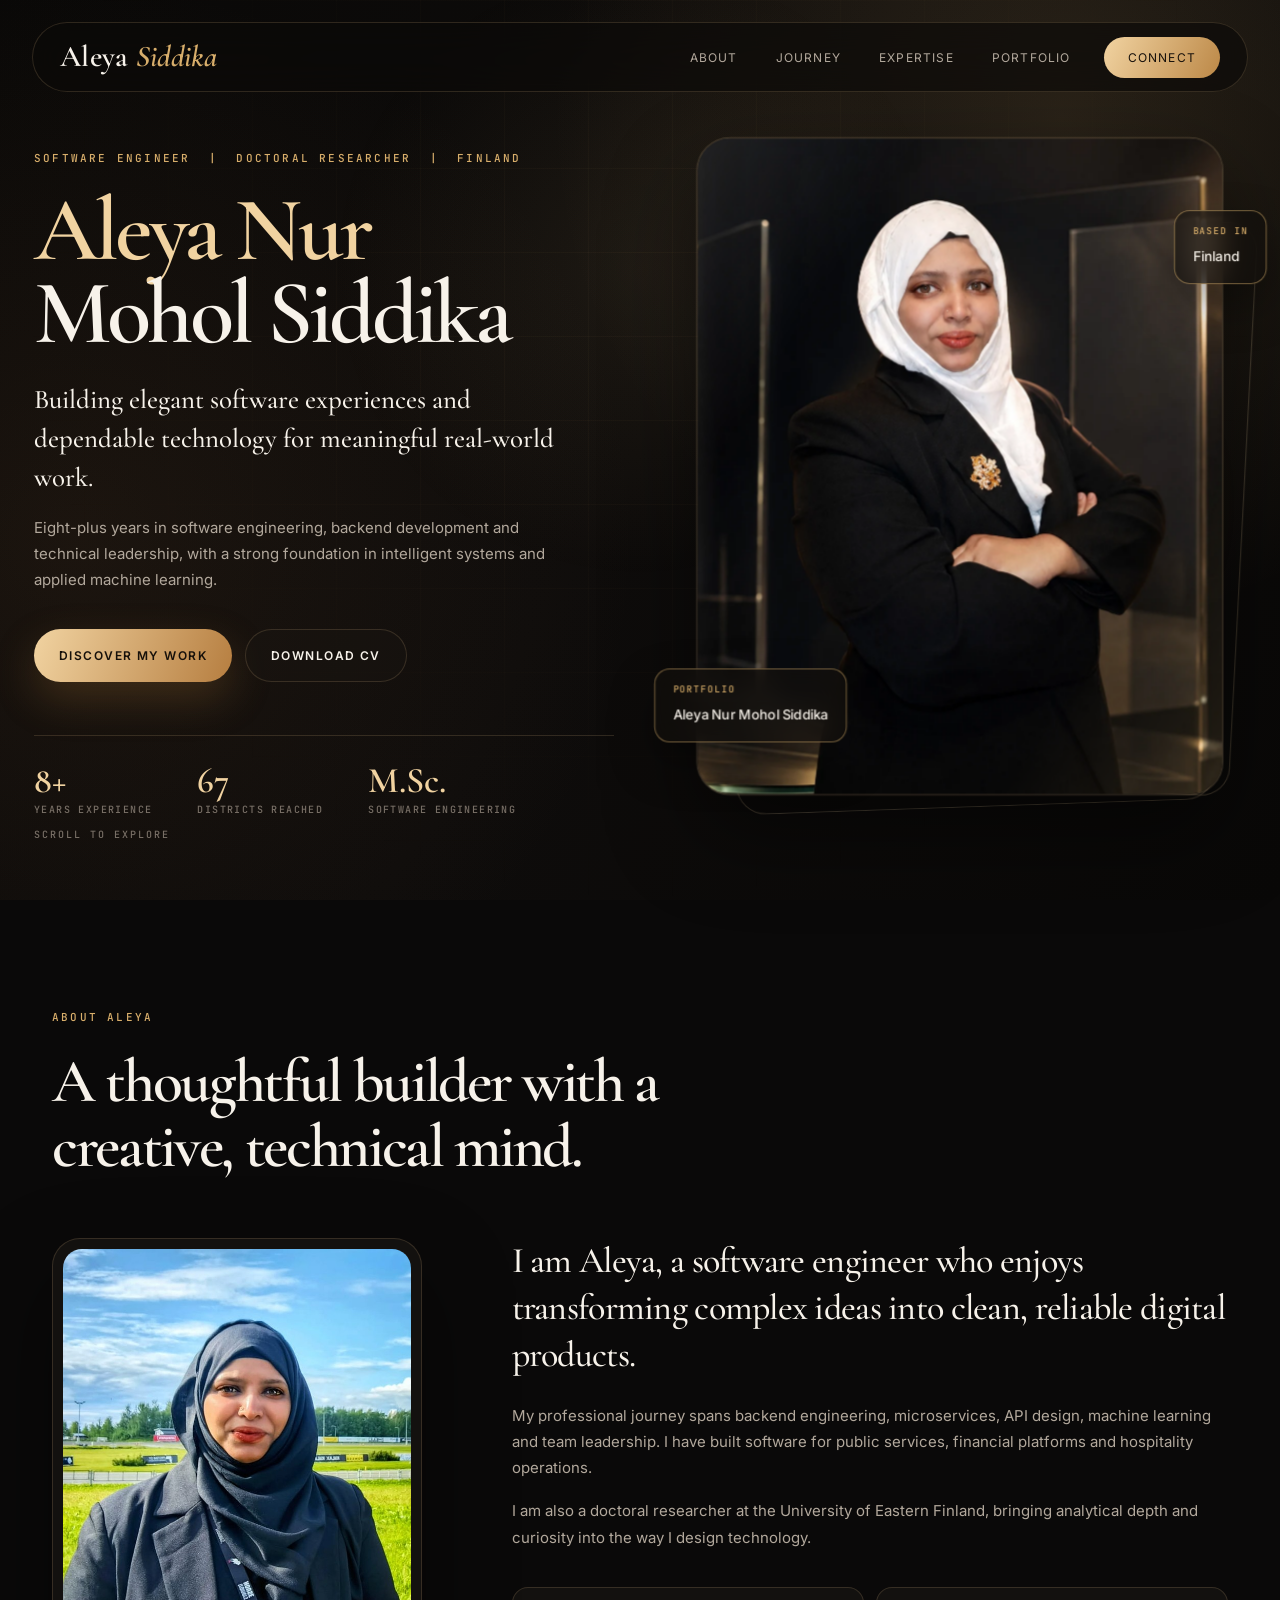
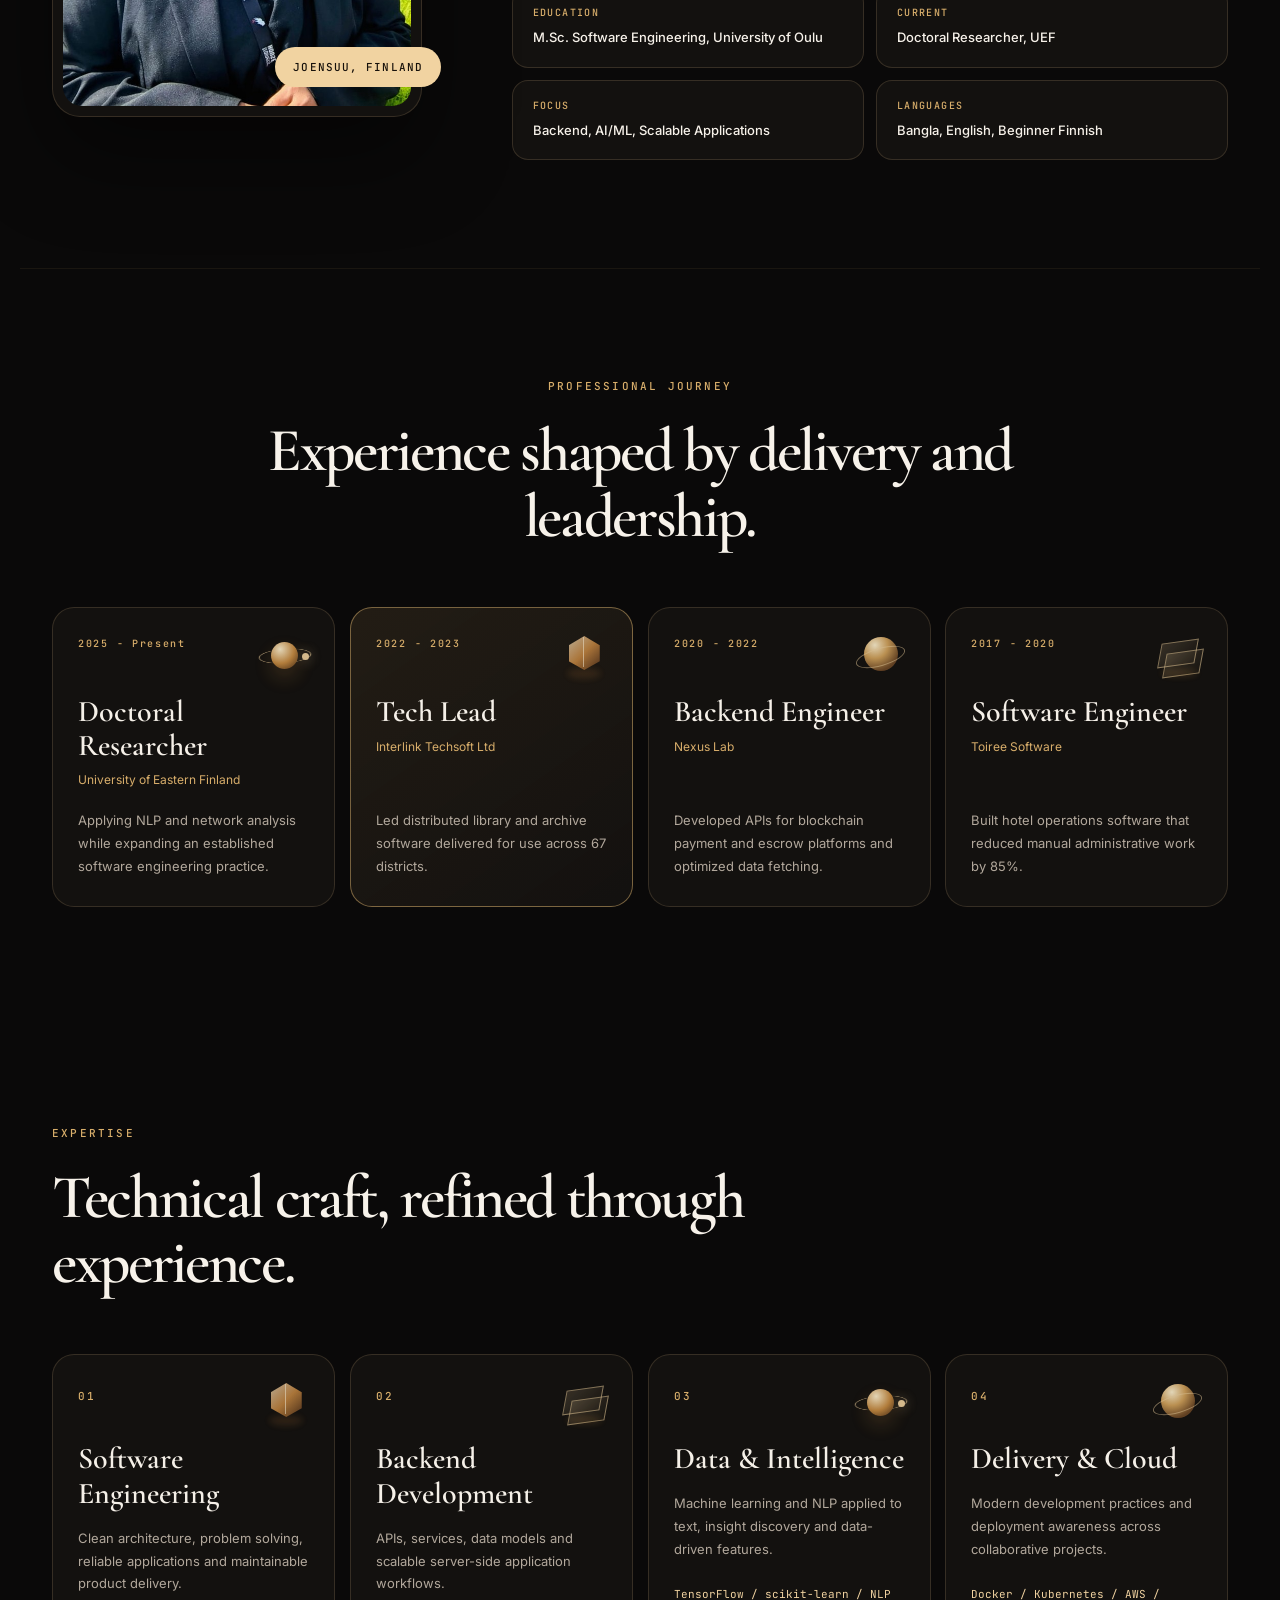
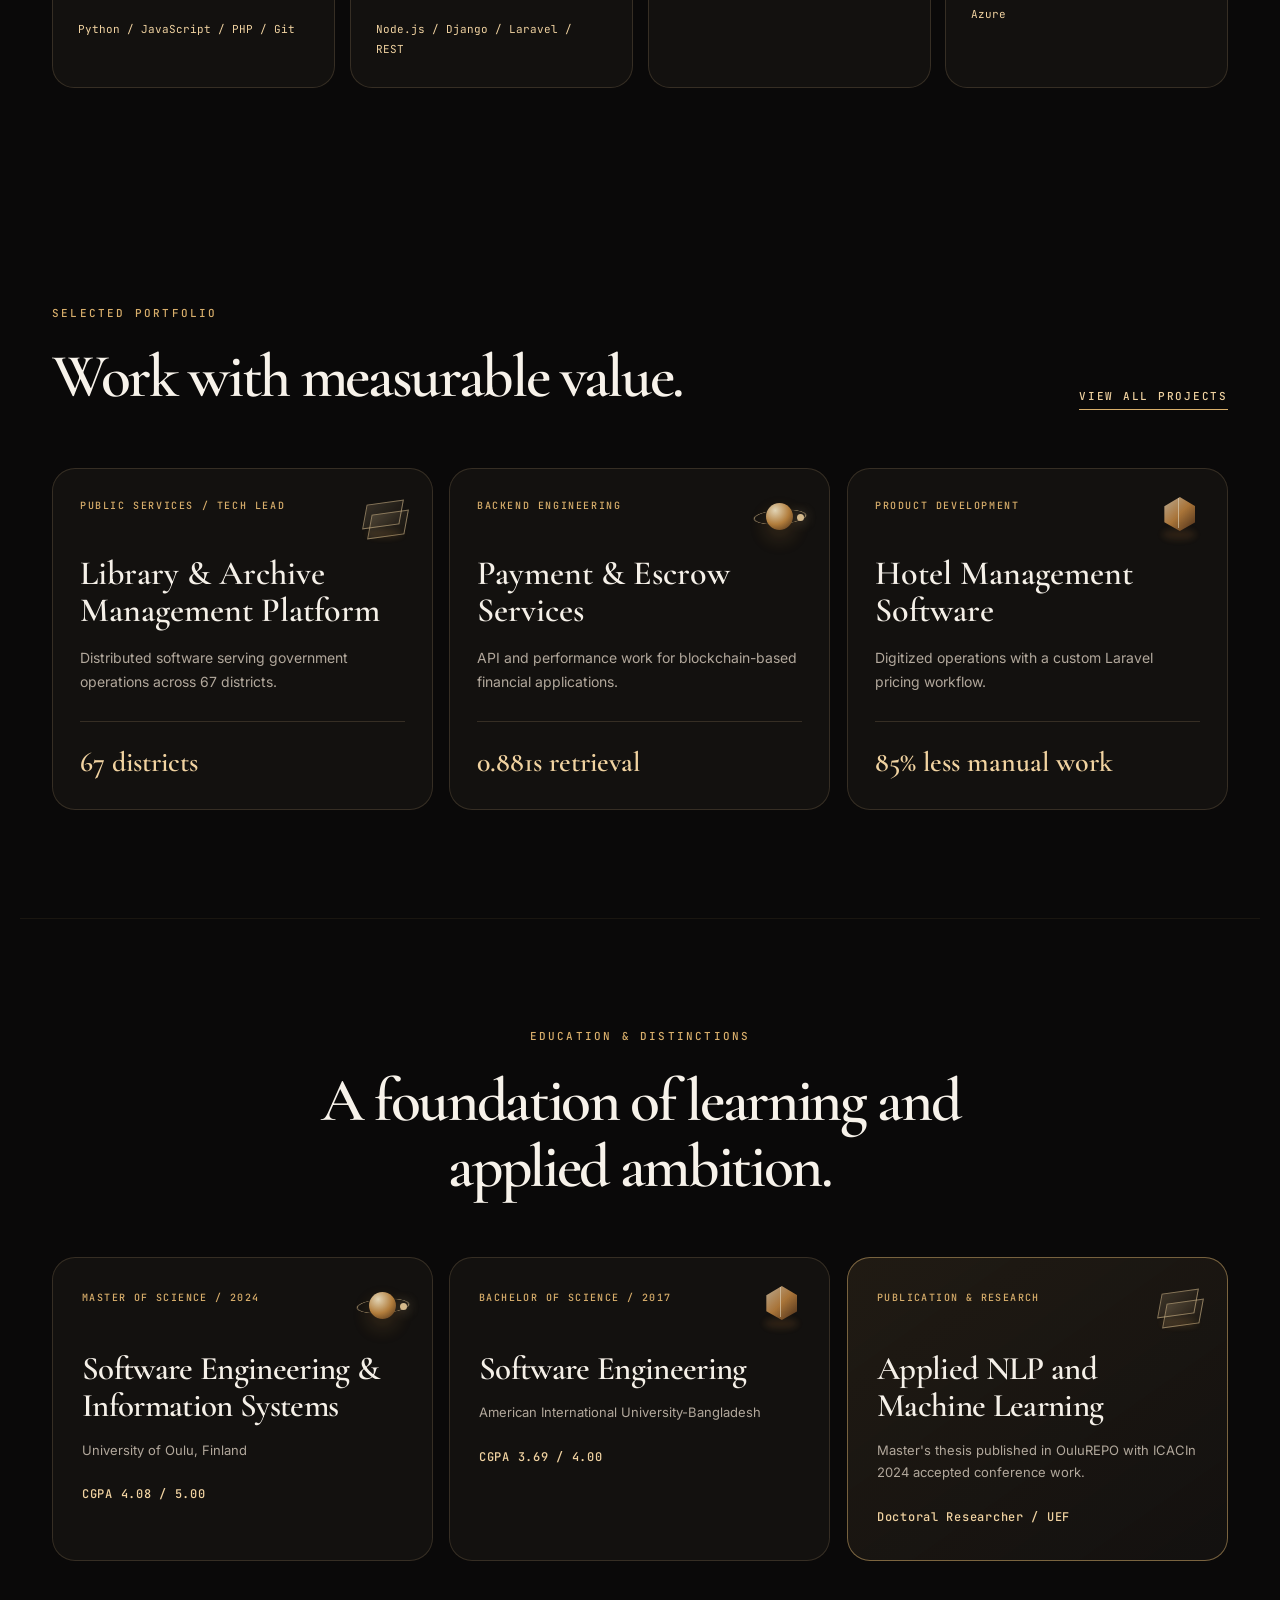
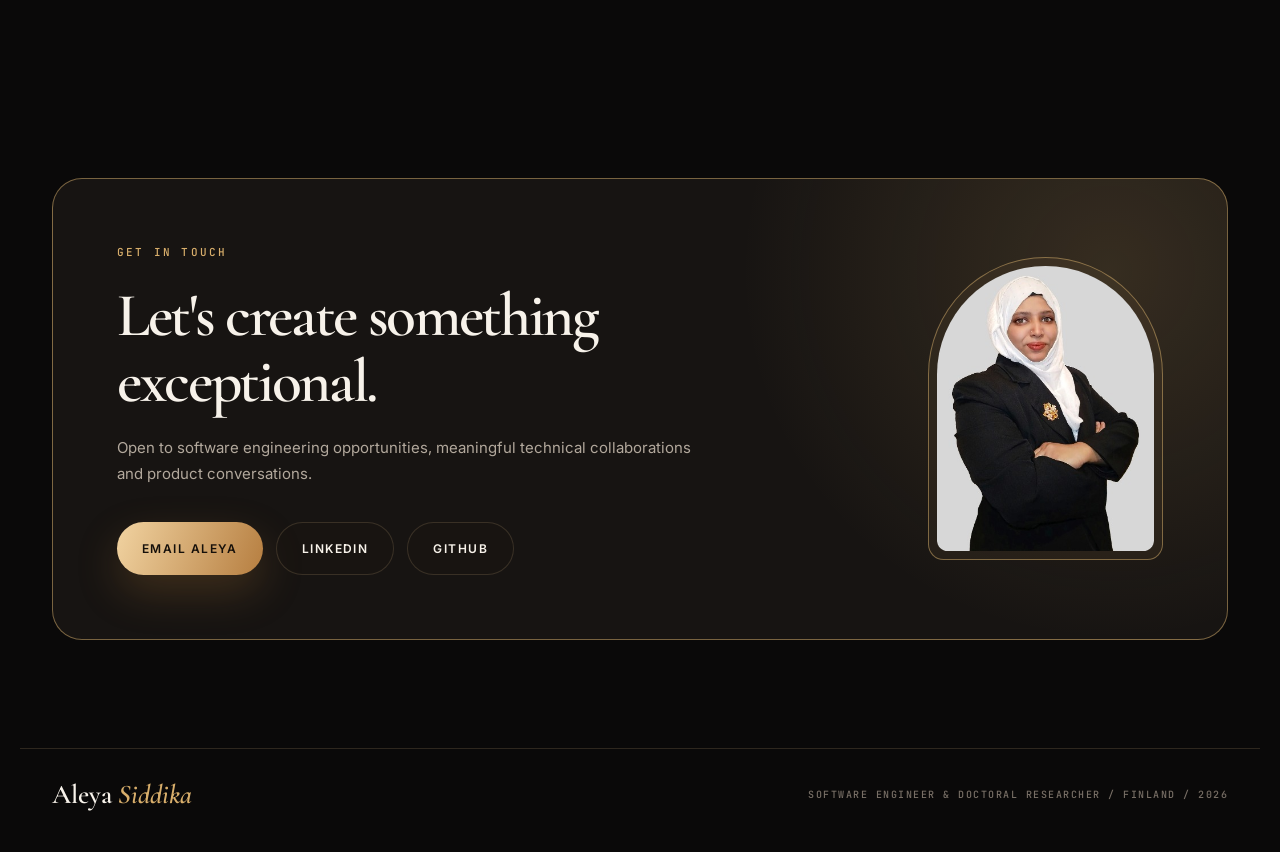
==== commit 1e9fc323: "clean old project" ====
--- a/index.html
+++ b/index.html
@@ -103,25 +103,29 @@
         <h2>Experience shaped by delivery and leadership.</h2>
       </div>
       <div class="career">
-        <article class="career-card reveal">
+        <article class="career-card motion-card reveal" data-motion-card>
+          <div class="card-object object-orbit" aria-hidden="true"><i></i><i></i></div>
           <span class="year">2025 - Present</span>
           <h3>Doctoral Researcher</h3>
           <p class="company">University of Eastern Finland</p>
           <p>Applying NLP and network analysis while expanding an established software engineering practice.</p>
         </article>
-        <article class="career-card featured reveal">
+        <article class="career-card featured motion-card reveal" data-motion-card>
+          <div class="card-object object-prism" aria-hidden="true"><i></i><i></i></div>
           <span class="year">2022 - 2023</span>
           <h3>Tech Lead</h3>
           <p class="company">Interlink Techsoft Ltd</p>
           <p>Led distributed library and archive software delivered for use across 67 districts.</p>
         </article>
-        <article class="career-card reveal">
+        <article class="career-card motion-card reveal" data-motion-card>
+          <div class="card-object object-sphere" aria-hidden="true"><i></i><i></i></div>
           <span class="year">2020 - 2022</span>
           <h3>Backend Engineer</h3>
           <p class="company">Nexus Lab</p>
           <p>Developed APIs for blockchain payment and escrow platforms and optimized data fetching.</p>
         </article>
-        <article class="career-card reveal">
+        <article class="career-card motion-card reveal" data-motion-card>
+          <div class="card-object object-layers" aria-hidden="true"><i></i><i></i></div>
           <span class="year">2017 - 2020</span>
           <h3>Software Engineer</h3>
           <p class="company">Toiree Software</p>
@@ -136,10 +140,10 @@
         <h2>Technical craft, refined through experience.</h2>
       </div>
       <div class="expertise-grid">
-        <article class="expert-card reveal"><span>01</span><h3>Software Engineering</h3><p>Clean architecture, problem solving, reliable applications and maintainable product delivery.</p><div>Python / JavaScript / PHP / Git</div></article>
-        <article class="expert-card reveal"><span>02</span><h3>Backend Development</h3><p>APIs, services, data models and scalable server-side application workflows.</p><div>Node.js / Django / Laravel / REST</div></article>
-        <article class="expert-card reveal"><span>03</span><h3>Data &amp; Intelligence</h3><p>Machine learning and NLP applied to text, insight discovery and data-driven features.</p><div>TensorFlow / scikit-learn / NLP</div></article>
-        <article class="expert-card reveal"><span>04</span><h3>Delivery &amp; Cloud</h3><p>Modern development practices and deployment awareness across collaborative projects.</p><div>Docker / Kubernetes / AWS / Azure</div></article>
+        <article class="expert-card motion-card reveal" data-motion-card><div class="card-object object-prism" aria-hidden="true"><i></i><i></i></div><span>01</span><h3>Software Engineering</h3><p>Clean architecture, problem solving, reliable applications and maintainable product delivery.</p><div>Python / JavaScript / PHP / Git</div></article>
+        <article class="expert-card motion-card reveal" data-motion-card><div class="card-object object-layers" aria-hidden="true"><i></i><i></i></div><span>02</span><h3>Backend Development</h3><p>APIs, services, data models and scalable server-side application workflows.</p><div>Node.js / Django / Laravel / REST</div></article>
+        <article class="expert-card motion-card reveal" data-motion-card><div class="card-object object-orbit" aria-hidden="true"><i></i><i></i></div><span>03</span><h3>Data &amp; Intelligence</h3><p>Machine learning and NLP applied to text, insight discovery and data-driven features.</p><div>TensorFlow / scikit-learn / NLP</div></article>
+        <article class="expert-card motion-card reveal" data-motion-card><div class="card-object object-sphere" aria-hidden="true"><i></i><i></i></div><span>04</span><h3>Delivery &amp; Cloud</h3><p>Modern development practices and deployment awareness across collaborative projects.</p><div>Docker / Kubernetes / AWS / Azure</div></article>
       </div>
     </section>
 
@@ -152,24 +156,57 @@
         <a class="folio-link" href="projects.html">View all projects</a>
       </div>
       <div class="portfolio-grid">
-        <a class="portfolio-item reveal" href="projects.html#library">
+        <a class="portfolio-item motion-card reveal" data-motion-card href="projects.html#library">
+          <div class="card-object object-layers" aria-hidden="true"><i></i><i></i></div>
           <span>Public Services / Tech Lead</span>
           <h3>Library &amp; Archive Management Platform</h3>
           <p>Distributed software serving government operations across 67 districts.</p>
           <strong>67 districts</strong>
         </a>
-        <a class="portfolio-item reveal" href="projects.html#fintech">
+        <a class="portfolio-item motion-card reveal" data-motion-card href="projects.html#fintech">
+          <div class="card-object object-orbit" aria-hidden="true"><i></i><i></i></div>
           <span>Backend Engineering</span>
           <h3>Payment &amp; Escrow Services</h3>
           <p>API and performance work for blockchain-based financial applications.</p>
           <strong>0.881s retrieval</strong>
         </a>
-        <a class="portfolio-item reveal" href="projects.html#hospitality">
+        <a class="portfolio-item motion-card reveal" data-motion-card href="projects.html#hospitality">
+          <div class="card-object object-prism" aria-hidden="true"><i></i><i></i></div>
           <span>Product Development</span>
           <h3>Hotel Management Software</h3>
           <p>Digitized operations with a custom Laravel pricing workflow.</p>
           <strong>85% less manual work</strong>
         </a>
+      </div>
+    </section>
+
+    <section class="section credentials" id="credentials">
+      <div class="section-title reveal center">
+        <p class="eyebrow">Education &amp; Distinctions</p>
+        <h2>A foundation of learning and applied ambition.</h2>
+      </div>
+      <div class="credential-grid">
+        <article class="credential-card motion-card reveal" data-motion-card>
+          <div class="card-object object-orbit" aria-hidden="true"><i></i><i></i></div>
+          <span>Master of Science / 2024</span>
+          <h3>Software Engineering &amp; Information Systems</h3>
+          <p>University of Oulu, Finland</p>
+          <strong>CGPA 4.08 / 5.00</strong>
+        </article>
+        <article class="credential-card motion-card reveal" data-motion-card>
+          <div class="card-object object-prism" aria-hidden="true"><i></i><i></i></div>
+          <span>Bachelor of Science / 2017</span>
+          <h3>Software Engineering</h3>
+          <p>American International University-Bangladesh</p>
+          <strong>CGPA 3.69 / 4.00</strong>
+        </article>
+        <article class="credential-card accent motion-card reveal" data-motion-card>
+          <div class="card-object object-layers" aria-hidden="true"><i></i><i></i></div>
+          <span>Publication &amp; Research</span>
+          <h3>Applied NLP and Machine Learning</h3>
+          <p>Master's thesis published in OuluREPO with ICACIn 2024 accepted conference work.</p>
+          <strong>Doctoral Researcher / UEF</strong>
+        </article>
       </div>
     </section>
 
--- a/css/style.css
+++ b/css/style.css
@@ -191,9 +191,9 @@
 .career-card {
   min-height: 298px; padding: 29px 25px; display: flex; flex-direction: column;
   border: 1px solid var(--line); border-radius: 22px; background: var(--surface);
-  transition: transform .25s, border-color .25s;
-}
-.career-card:hover { transform: translateY(-5px); border-color: var(--line-bright); }
+  overflow: hidden; transition: transform .25s, border-color .25s, box-shadow .25s;
+}
+.career-card:hover { border-color: var(--line-bright); box-shadow: 0 20px 48px rgba(0,0,0,.25); }
 .career-card.featured { background: linear-gradient(145deg, rgba(216,174,107,.12), rgba(24,21,19,.65)); border-color: var(--line-bright); }
 .year { color: var(--gold); font: 500 10px var(--mono); letter-spacing: .17em; margin-bottom: 45px; }
 .career-card h3 { font: 600 30px/1.12 var(--serif); margin-bottom: 7px; }
@@ -203,13 +203,13 @@
 .expertise-grid { display: grid; grid-template-columns: repeat(4,1fr); gap: 15px; }
 .expert-card {
   min-height: 296px; padding: 27px 25px; border-radius: 22px;
-  border: 1px solid var(--line); background: var(--surface); transition: border-color .22s, transform .22s;
-}
-.expert-card:hover { border-color: var(--line-bright); transform: translateY(-4px); }
+  overflow: hidden; border: 1px solid var(--line); background: var(--surface); transition: border-color .22s, transform .22s, box-shadow .22s;
+}
+.expert-card:hover { border-color: var(--line-bright); box-shadow: 0 20px 48px rgba(0,0,0,.24); }
 .expert-card > span { color: var(--gold); font: 500 11px var(--mono); letter-spacing: .18em; }
 .expert-card h3 { font: 600 30px/1.16 var(--serif); margin: 34px 0 15px; }
 .expert-card p { color: var(--muted); font-size: 13px; margin-bottom: 25px; }
-.expert-card div { color: var(--gold-light); font: 400 11px/1.8 var(--mono); }
+.expert-card > div:not(.card-object) { color: var(--gold-light); font: 400 11px/1.8 var(--mono); }
 .work-title {
   max-width: none; display: flex; align-items: end; justify-content: space-between; gap: 30px;
 }
@@ -220,10 +220,10 @@
 .portfolio-grid { display: grid; grid-template-columns: repeat(3,1fr); gap: 16px; }
 .portfolio-item {
   min-height: 342px; display: flex; flex-direction: column; padding: 30px 27px;
-  border-radius: 23px; border: 1px solid var(--line); background: var(--surface);
+  overflow: hidden; border-radius: 23px; border: 1px solid var(--line); background: var(--surface);
   transition: transform .24s, border-color .24s, background .24s;
 }
-.portfolio-item:hover { transform: translateY(-5px); border-color: var(--line-bright); background: rgba(31,26,22,.85); }
+.portfolio-item:hover { border-color: var(--line-bright); background: rgba(31,26,22,.85); }
 .portfolio-item > span {
   color: var(--gold); font: 500 10px var(--mono); text-transform: uppercase;
   letter-spacing: .16em; margin-bottom: 43px;
@@ -234,6 +234,84 @@
   color: var(--gold-light); margin-top: auto; padding-top: 23px; border-top: 1px solid var(--line);
   font: 600 28px var(--serif);
 }
+.motion-card {
+  --card-rx: 0deg;
+  --card-ry: 0deg;
+  --card-lift: 0px;
+  position: relative;
+  transform-style: preserve-3d;
+}
+.js .motion-card.reveal.visible {
+  transform: perspective(1000px) rotateX(var(--card-rx)) rotateY(var(--card-ry)) translateY(var(--card-lift));
+}
+.motion-card:hover { --card-lift: -5px; }
+.card-object {
+  position: absolute; right: 20px; top: 19px; width: 58px; height: 58px;
+  pointer-events: none; transform: translateZ(38px); opacity: .88;
+}
+.card-object::before, .card-object::after, .card-object i { content: ""; position: absolute; display: block; }
+.object-orbit::before {
+  inset: 11px 2px; border: 1px solid rgba(241,211,161,.7); border-radius: 50%;
+  transform: rotateX(67deg) rotateZ(-18deg); animation: orbitTurn 6.8s linear infinite;
+}
+.object-orbit::after {
+  width: 27px; height: 27px; left: 15px; top: 15px; border-radius: 50%;
+  background: radial-gradient(circle at 34% 27%, #fff0ce, #c88c43 53%, #4a2d17);
+  box-shadow: 0 9px 20px rgba(205,145,68,.25); animation: objectFloat 4.8s ease-in-out infinite;
+}
+.object-orbit i:first-child {
+  width: 7px; height: 7px; right: 5px; top: 26px; border-radius: 50%; background: var(--gold-light);
+  box-shadow: 0 0 13px rgba(241,211,161,.7);
+}
+.object-prism::before {
+  width: 31px; height: 34px; top: 9px; left: 15px;
+  background: linear-gradient(135deg, rgba(255,235,201,.8), #bf8340 50%, #51321c);
+  clip-path: polygon(50% 0, 100% 27%, 100% 74%, 50% 100%, 0 74%, 0 27%);
+  animation: objectFloat 4.3s ease-in-out infinite;
+}
+.object-prism::after {
+  width: 34px; height: 11px; left: 13px; bottom: 6px;
+  border-radius: 50%; background: rgba(171,112,51,.2); filter: blur(3px);
+}
+.object-prism i:first-child {
+  left: 29px; top: 10px; bottom: 18px; border-left: 1px solid rgba(255,240,213,.62);
+}
+.object-sphere::before {
+  width: 34px; height: 34px; left: 12px; top: 10px; border-radius: 50%;
+  background: radial-gradient(circle at 32% 24%, #fff1d0, #d2a25c 38%, #6c4726 75%);
+  animation: objectFloat 5.1s ease-in-out infinite;
+}
+.object-sphere::after {
+  width: 51px; height: 18px; left: 3px; top: 21px; border: 1px solid rgba(241,211,161,.54);
+  border-radius: 50%; transform: rotate(-16deg); animation: orbitTurn 5.6s linear infinite;
+}
+.object-layers i {
+  width: 36px; height: 25px; left: 11px; border: 1px solid rgba(241,211,161,.55);
+  background: linear-gradient(135deg, rgba(241,211,161,.18), rgba(216,174,107,.035));
+  transform: skewX(-18deg) rotate(-8deg);
+}
+.object-layers i:first-child { top: 14px; animation: layerRise 4.4s ease-in-out infinite; }
+.object-layers i:last-child { top: 24px; left: 16px; animation: layerRise 4.4s ease-in-out infinite reverse; }
+.object-layers::after {
+  width: 37px; height: 8px; left: 12px; bottom: 8px; border-radius: 50%;
+  background: rgba(201,143,71,.2); filter: blur(3px);
+}
+@keyframes objectFloat { 50% { transform: translateY(-5px) rotate(2deg); } }
+@keyframes layerRise { 50% { transform: translateY(-5px) skewX(-18deg) rotate(-8deg); border-color: rgba(241,211,161,.85); } }
+@keyframes orbitTurn { to { transform: rotateX(67deg) rotateZ(342deg); } }
+
+.credentials { border-top: 1px solid rgba(216,174,107,.08); }
+.credential-grid { display: grid; grid-template-columns: repeat(3,1fr); gap: 16px; }
+.credential-card {
+  min-height: 286px; padding: 31px 29px; overflow: hidden; border-radius: 23px;
+  border: 1px solid var(--line); background: var(--surface); transition: border-color .22s, box-shadow .22s;
+}
+.credential-card:hover { border-color: var(--line-bright); box-shadow: 0 22px 50px rgba(0,0,0,.25); }
+.credential-card.accent { border-color: var(--line-bright); background: linear-gradient(145deg, rgba(216,174,107,.11), rgba(24,21,19,.66)); }
+.credential-card > span { display: block; max-width: calc(100% - 62px); color: var(--gold); font: 500 10px/1.7 var(--mono); letter-spacing: .14em; text-transform: uppercase; }
+.credential-card h3 { font: 600 33px/1.13 var(--serif); letter-spacing: -.02em; margin: 44px 0 14px; }
+.credential-card p { color: var(--muted); font-size: 13px; margin-bottom: 19px; }
+.credential-card strong { color: var(--gold-light); font: 500 12px var(--mono); letter-spacing: .06em; }
 .contact-card {
   display: grid; grid-template-columns: 1fr 235px; align-items: center; gap: 64px;
   border: 1px solid var(--line-bright); border-radius: 30px; padding: clamp(36px,5vw,66px);
@@ -261,7 +339,7 @@
 @media (max-width: 1080px) {
   .hero-grid { grid-template-columns: 1fr; }
   .portrait-showcase { width: min(540px, 100%); height: 640px; margin: 26px auto 0; }
-  .career, .expertise-grid { grid-template-columns: repeat(2,1fr); }
+  .career, .expertise-grid, .credential-grid { grid-template-columns: repeat(2,1fr); }
 }
 @media (max-width: 820px) {
   .nav { top: 13px; padding: 0 15px; }
@@ -284,7 +362,7 @@
   .floating-card.identity { left: 16px; bottom: 37px; }
   .about-layout { grid-template-columns: 1fr; }
   .photo-stack { width: min(370px, 100%); }
-  .detail-grid, .career, .expertise-grid, .portfolio-grid { grid-template-columns: 1fr; }
+  .detail-grid, .career, .expertise-grid, .portfolio-grid, .credential-grid { grid-template-columns: 1fr; }
   .work-title { display: block; }
   .folio-link { display: inline-block; margin-top: 25px; }
   .contact-card { grid-template-columns: 1fr; }
@@ -301,4 +379,6 @@
   *, *::before, *::after { transition-duration: .01ms !important; animation-duration: .01ms !important; scroll-behavior: auto !important; }
   .pointer-light { display: none; }
   .js .reveal { opacity: 1; transform: none; }
-}
+  .card-object::before, .card-object::after, .card-object i { animation: none !important; }
+  .js .motion-card.reveal.visible { transform: none; }
+}
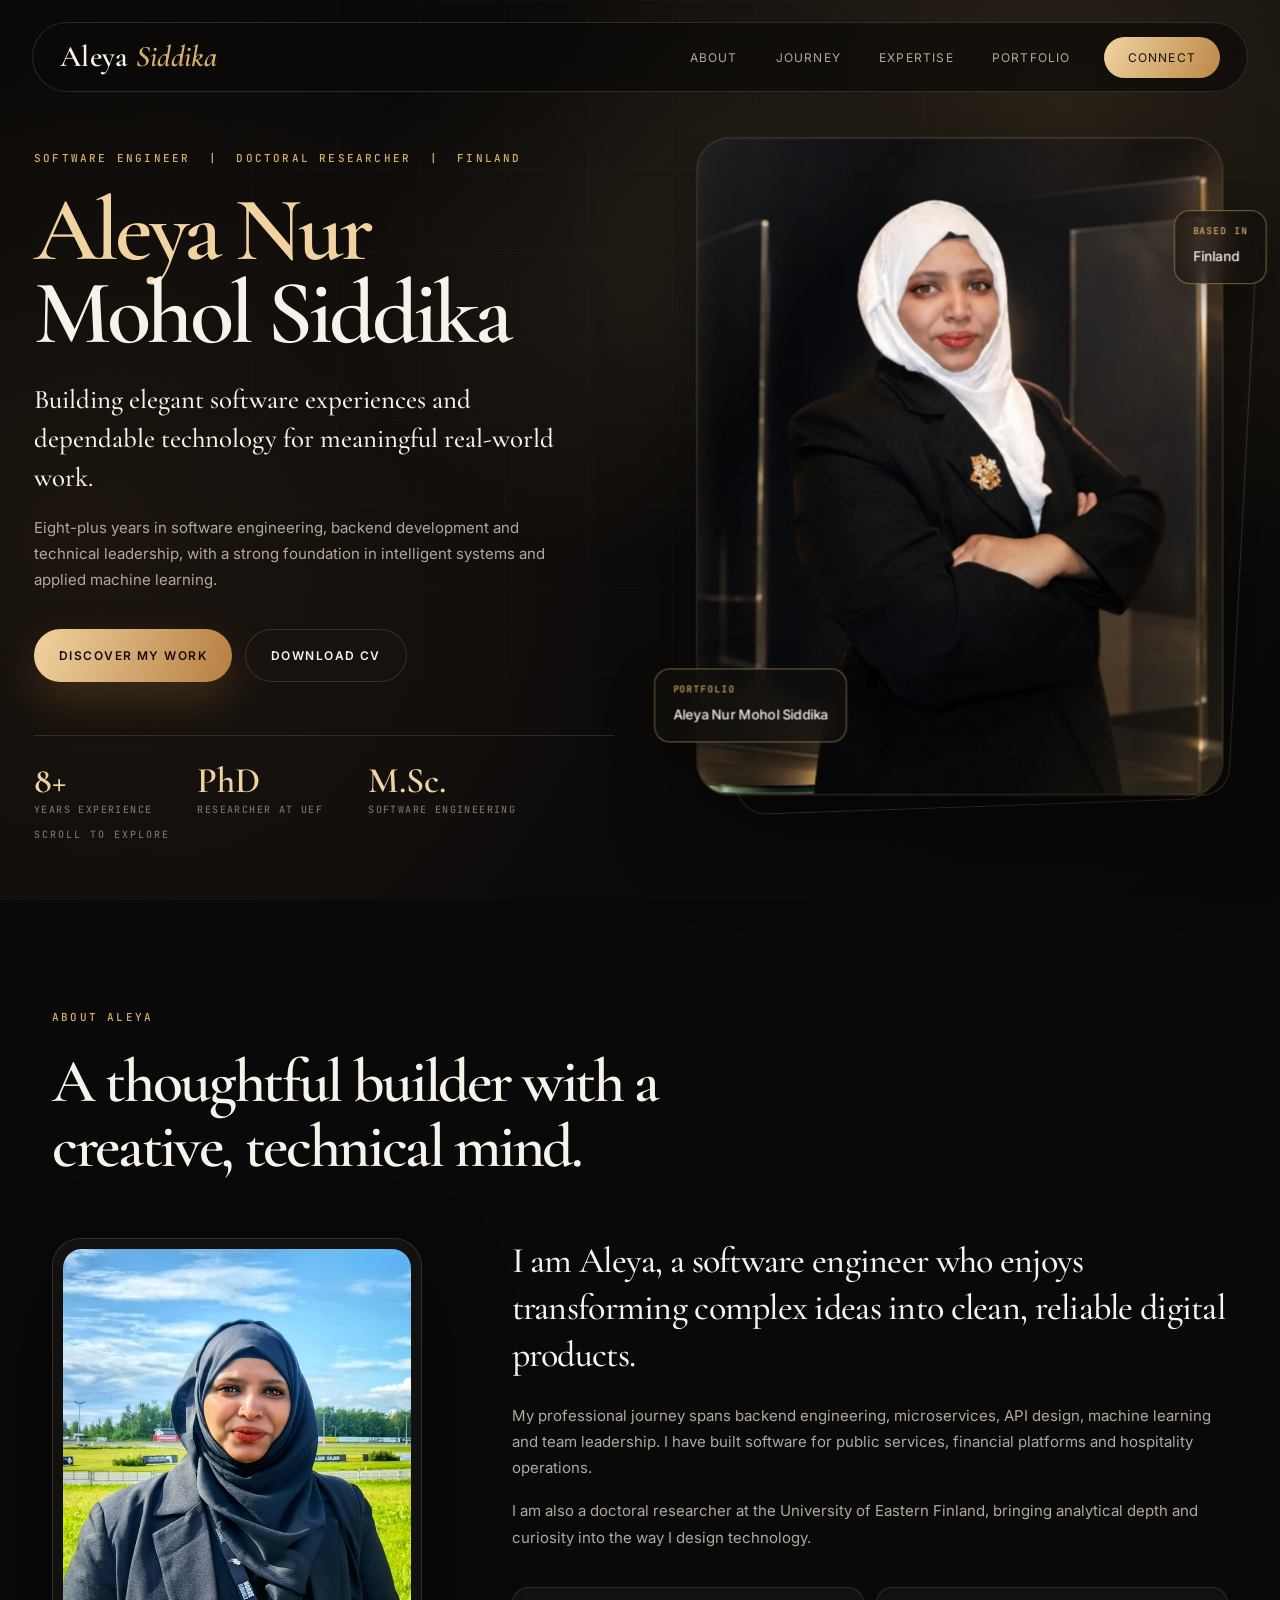
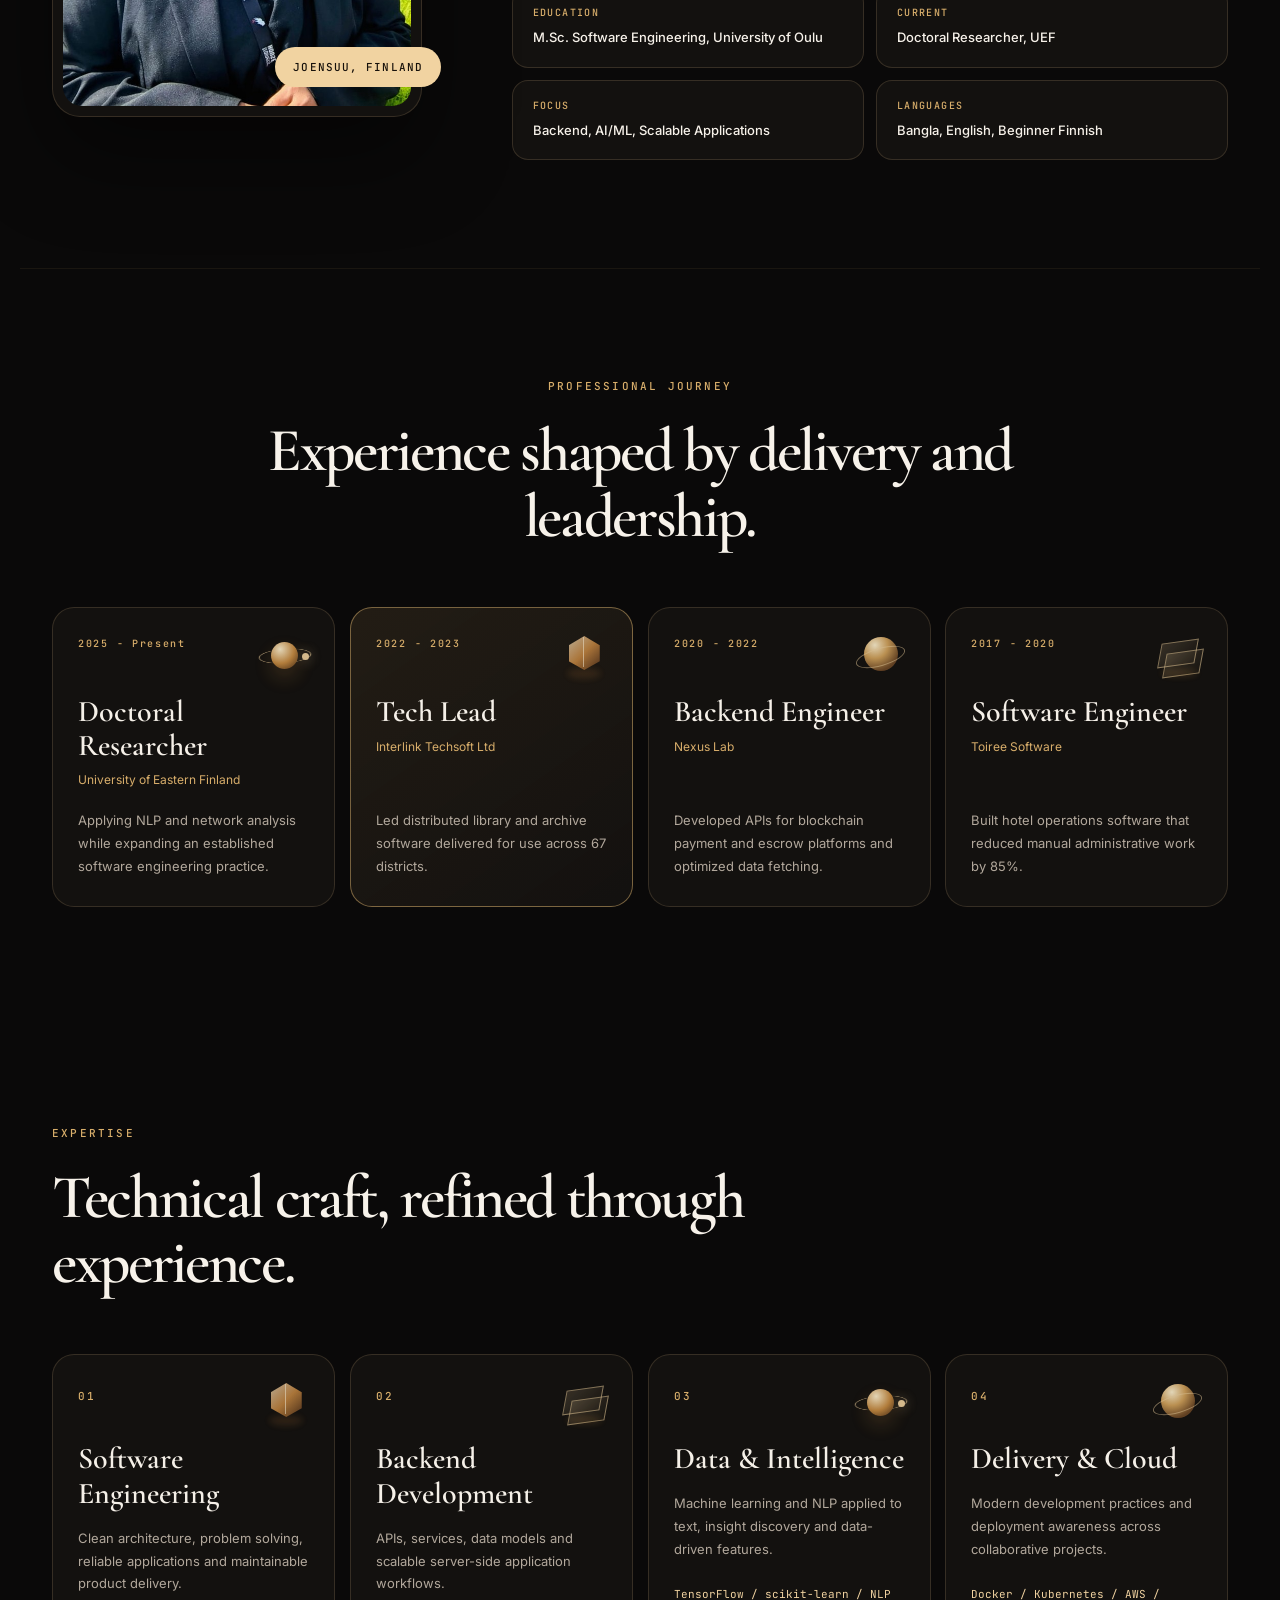
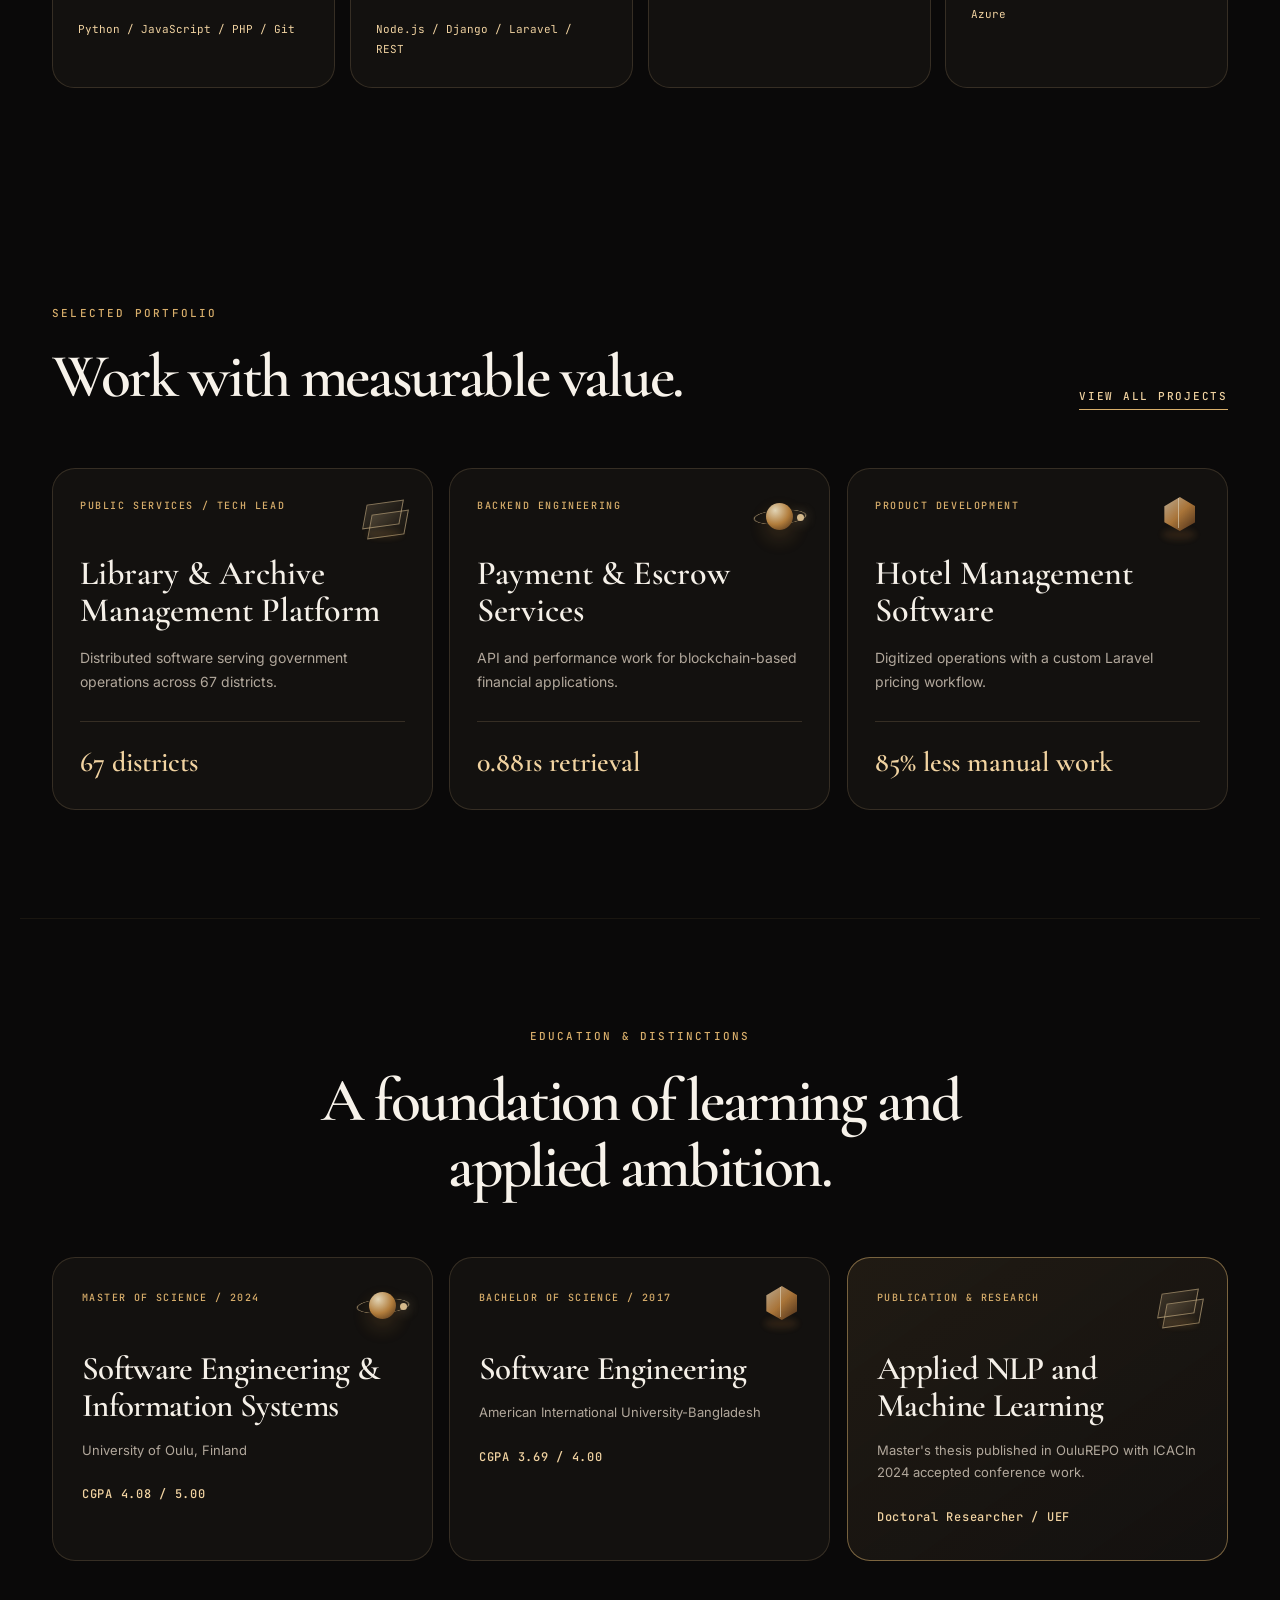
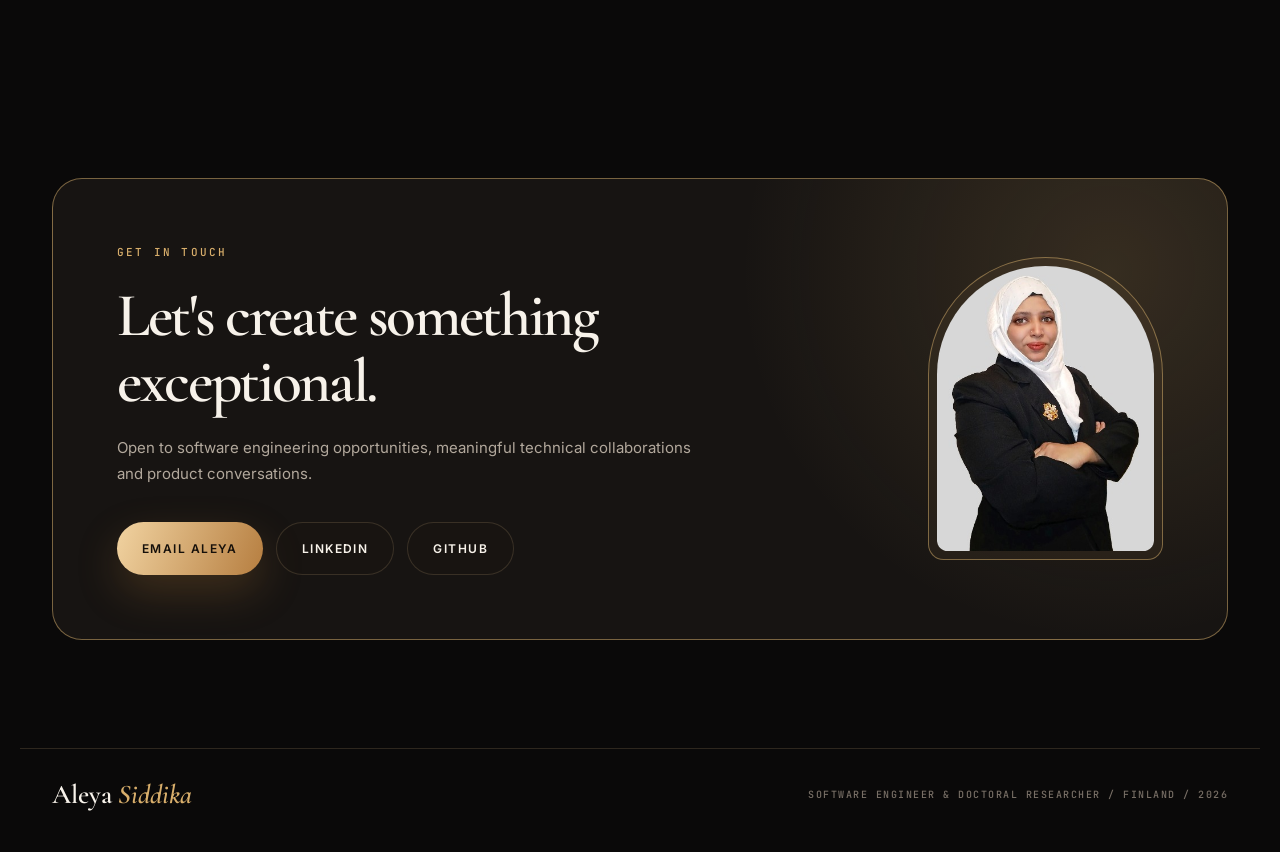
==== commit ab7a1842: "update" ====
--- a/index.html
+++ b/index.html
@@ -46,7 +46,7 @@
           </div>
           <div class="highlights" role="group" aria-label="Highlights">
             <div><strong>8+</strong><span>Years Experience</span></div>
-            <div><strong>67</strong><span>Districts Reached</span></div>
+            <div><strong>PhD</strong><span>Researcher at UEF</span></div>
             <div><strong>M.Sc.</strong><span>Software Engineering</span></div>
           </div>
         </div>
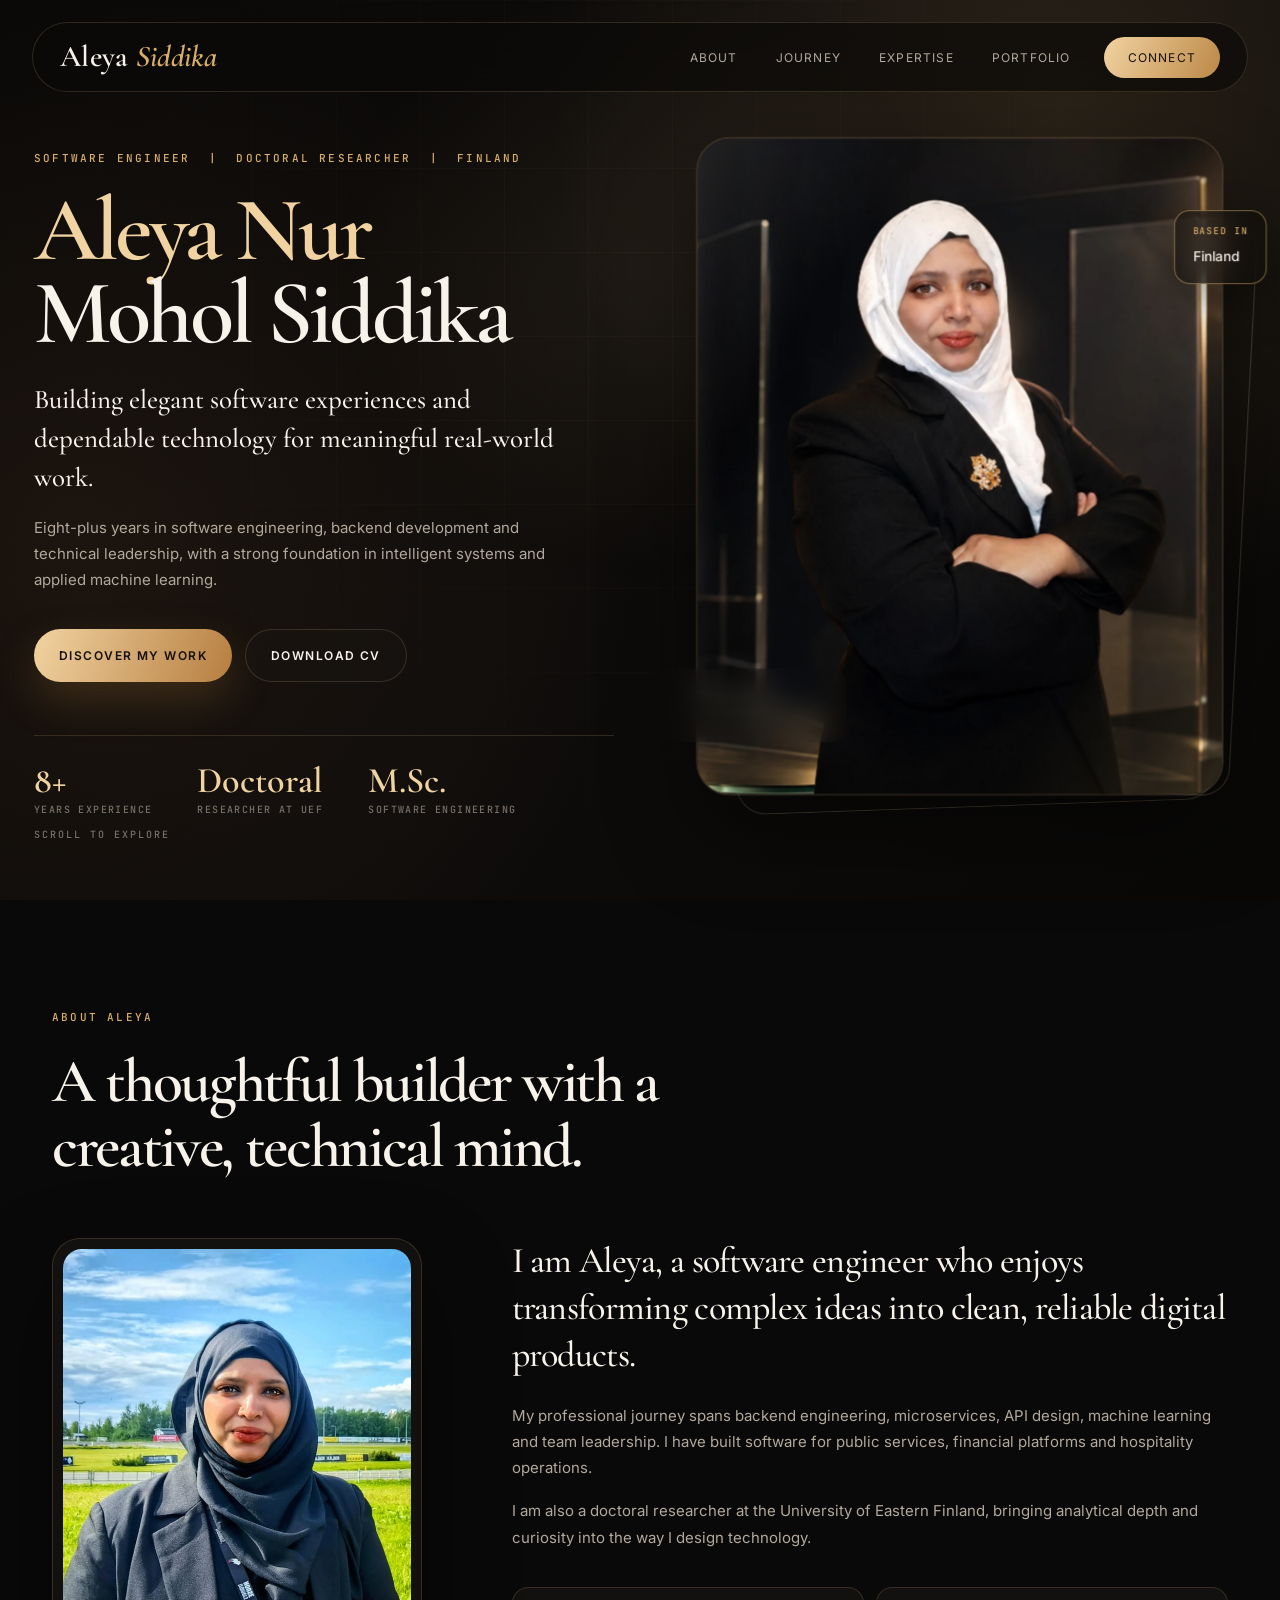
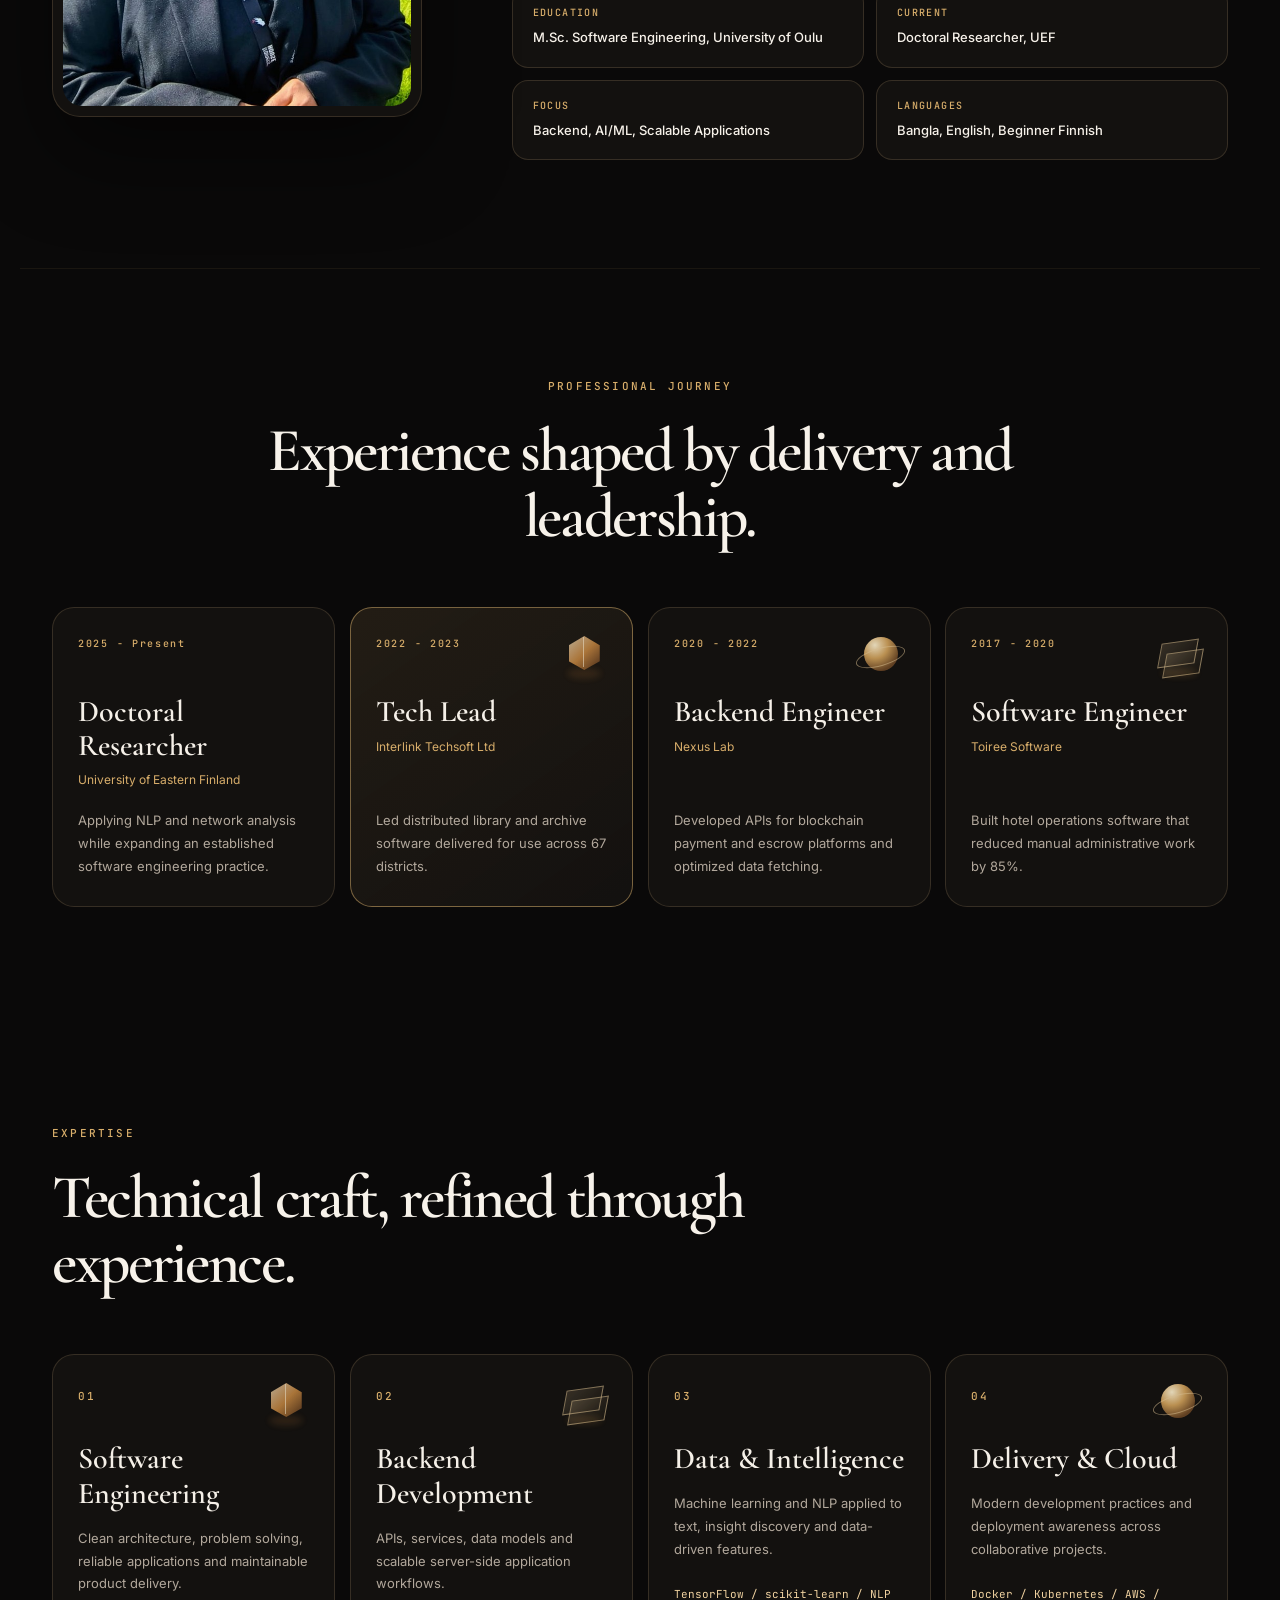
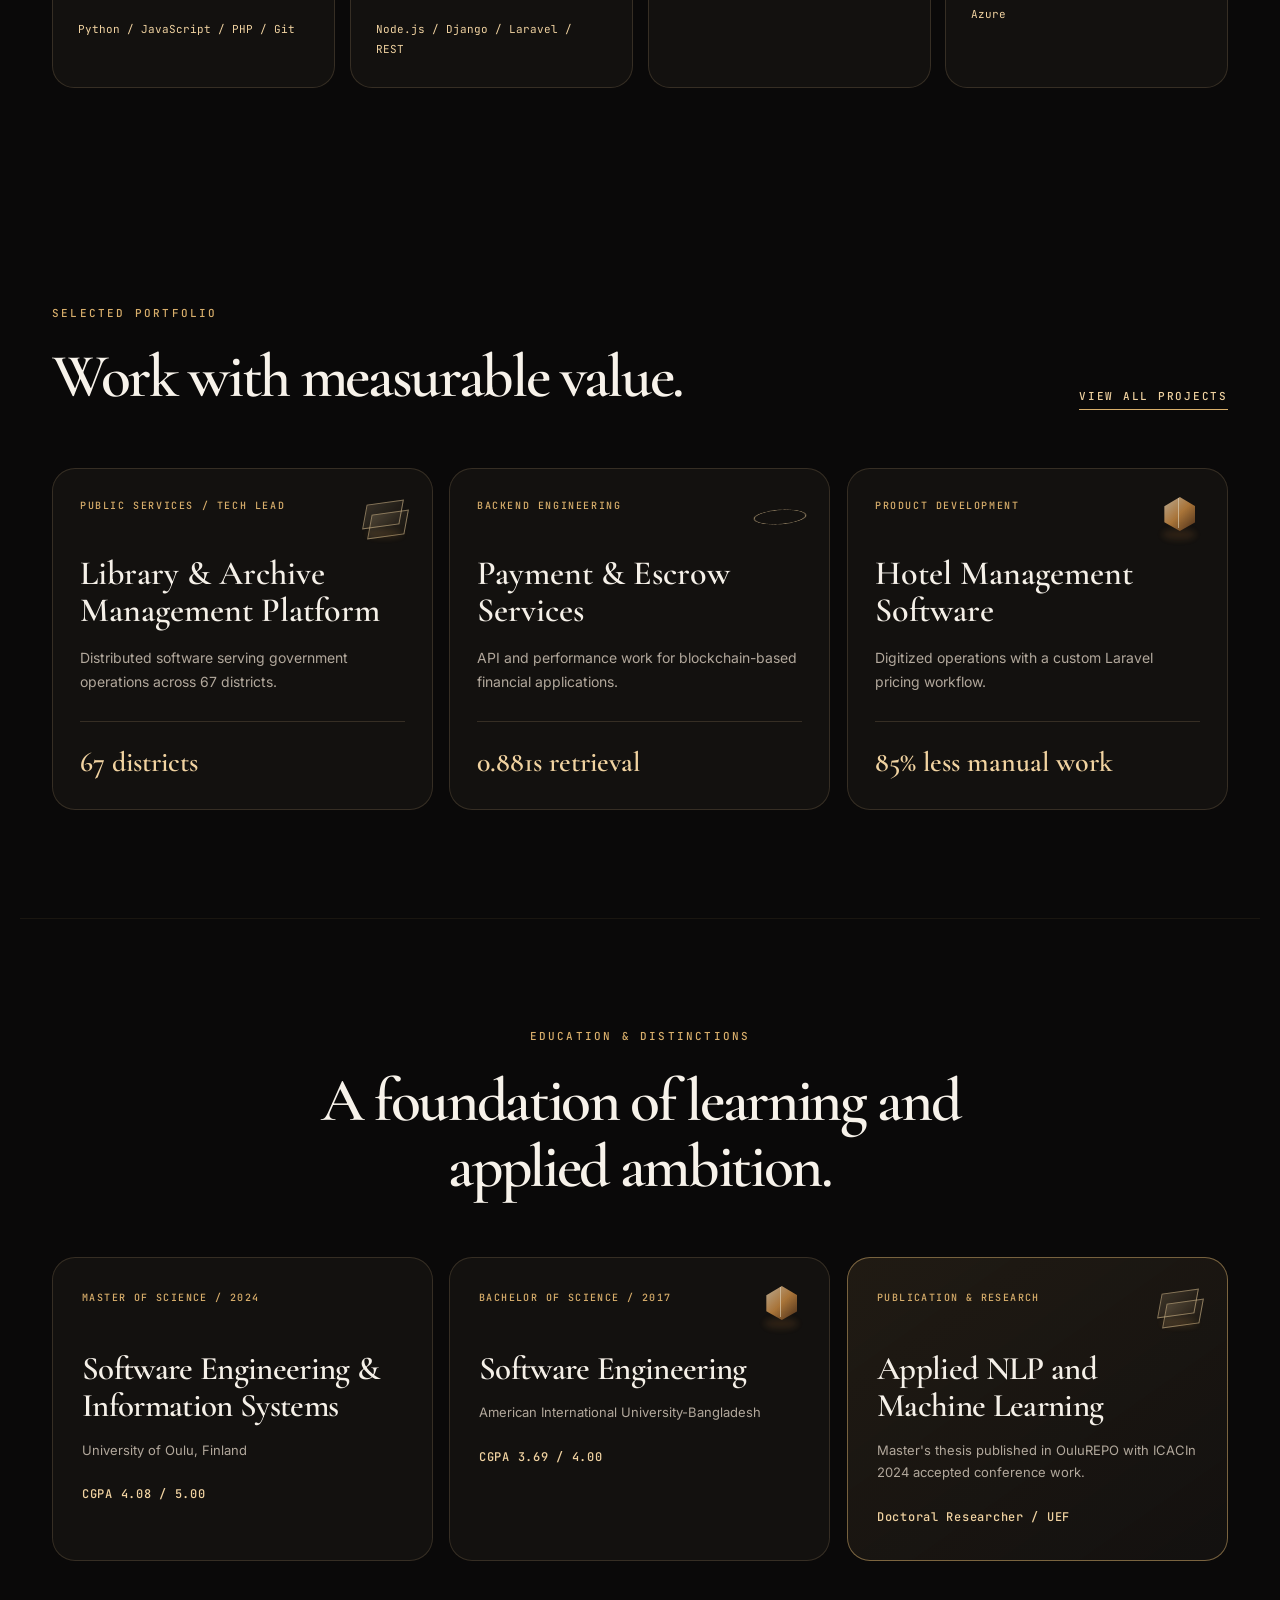
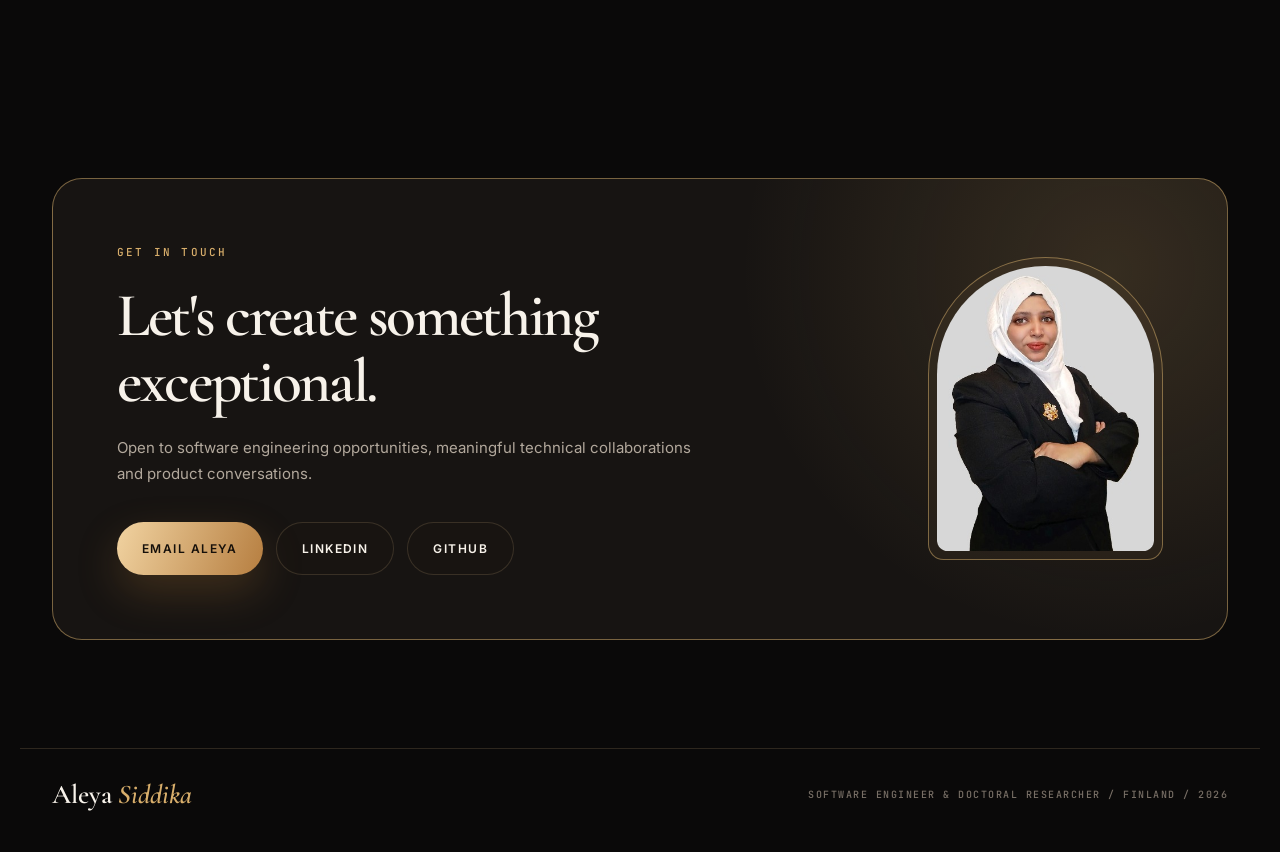
==== commit 7b30fbfd: "Update PhD to Doctoral in highlights section" ====
--- a/index.html
+++ b/index.html
@@ -46,7 +46,7 @@
           </div>
           <div class="highlights" role="group" aria-label="Highlights">
             <div><strong>8+</strong><span>Years Experience</span></div>
-            <div><strong>PhD</strong><span>Researcher at UEF</span></div>
+            <div><strong>Doctoral</strong><span>Researcher at UEF</span></div>
             <div><strong>M.Sc.</strong><span>Software Engineering</span></div>
           </div>
         </div>
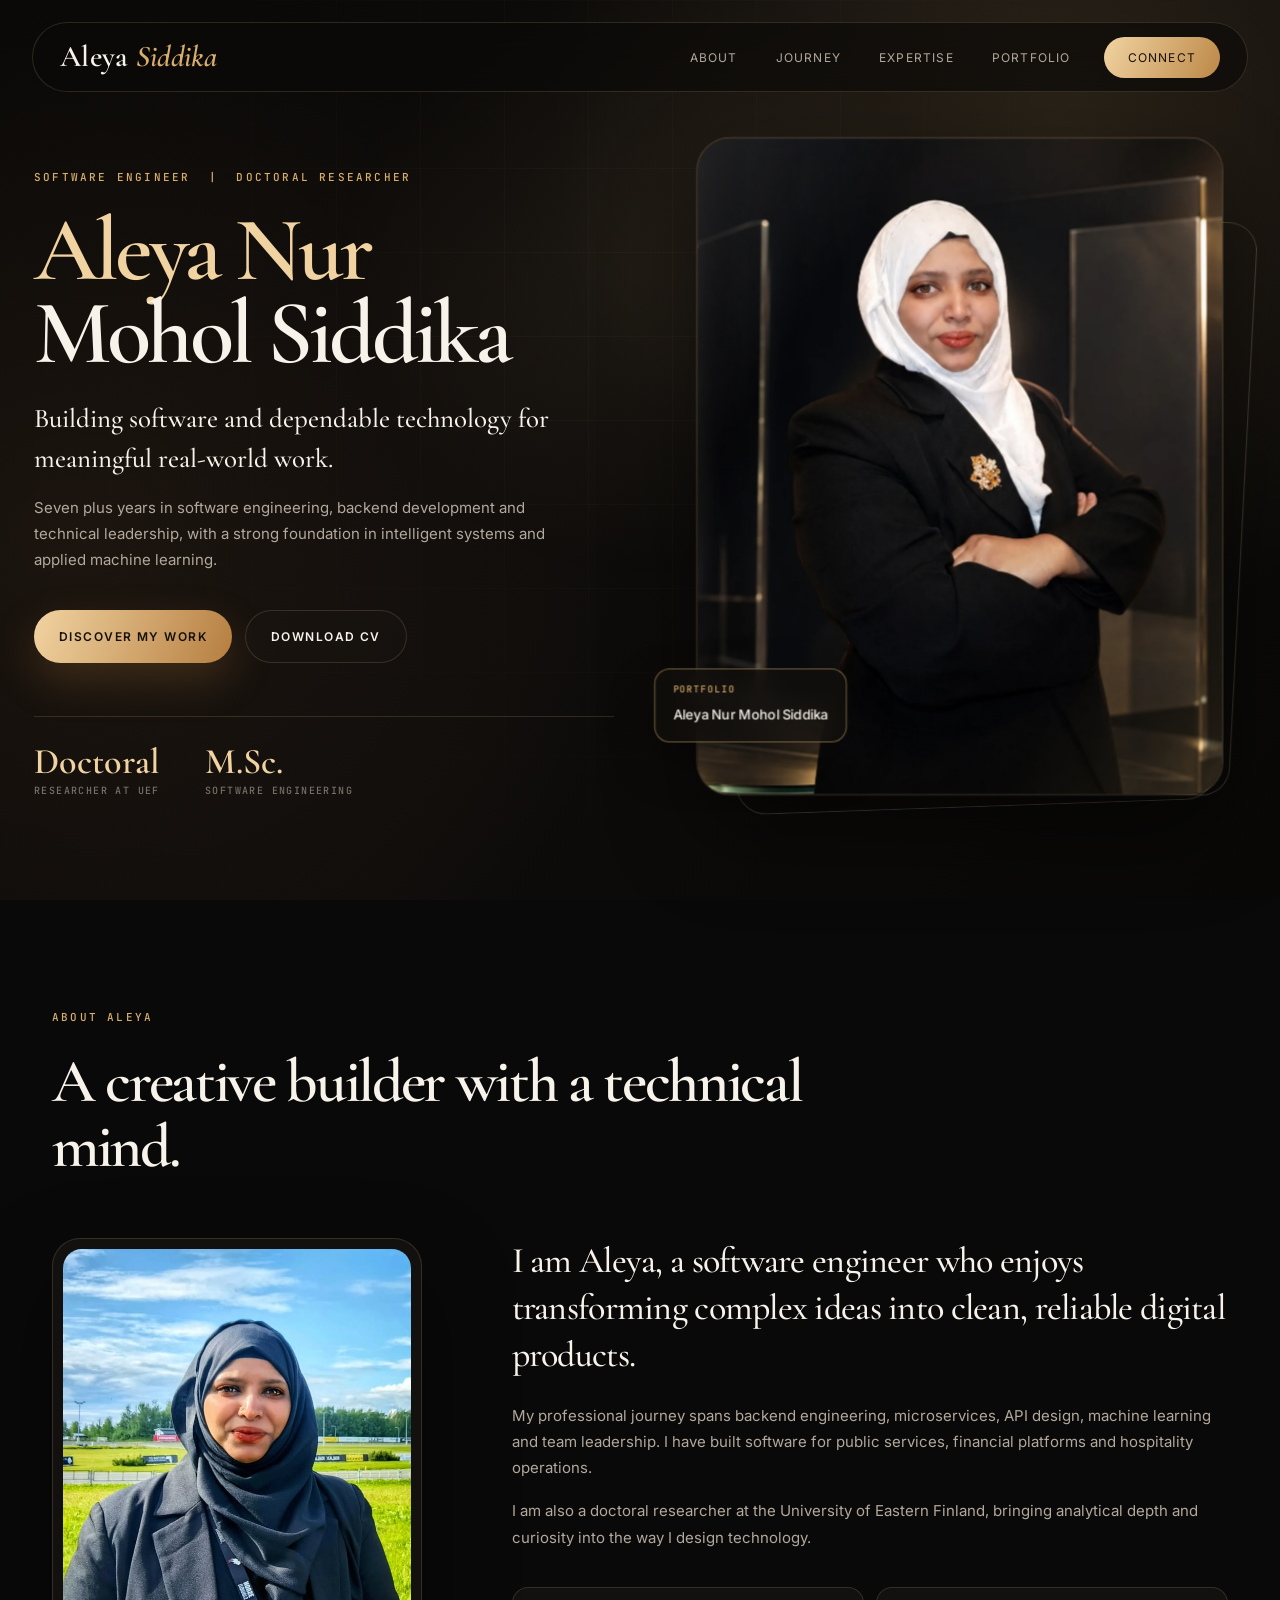
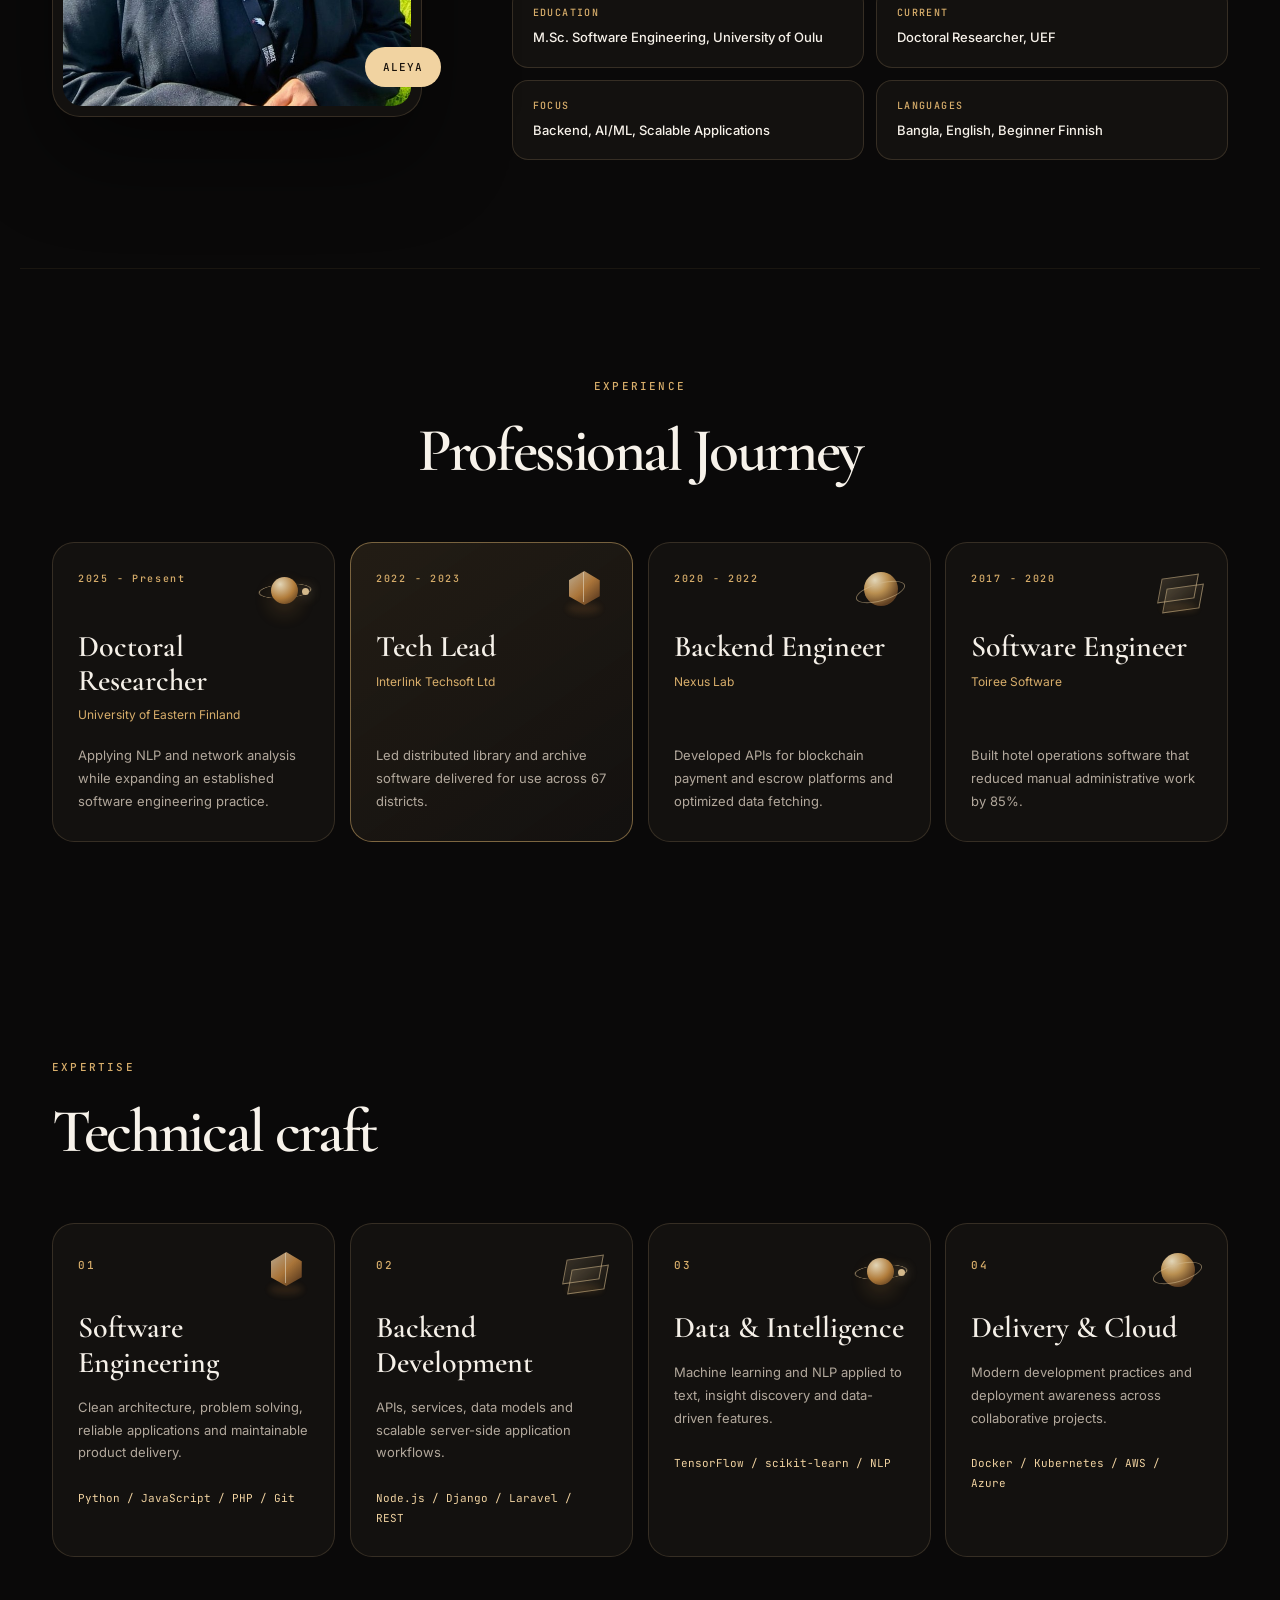
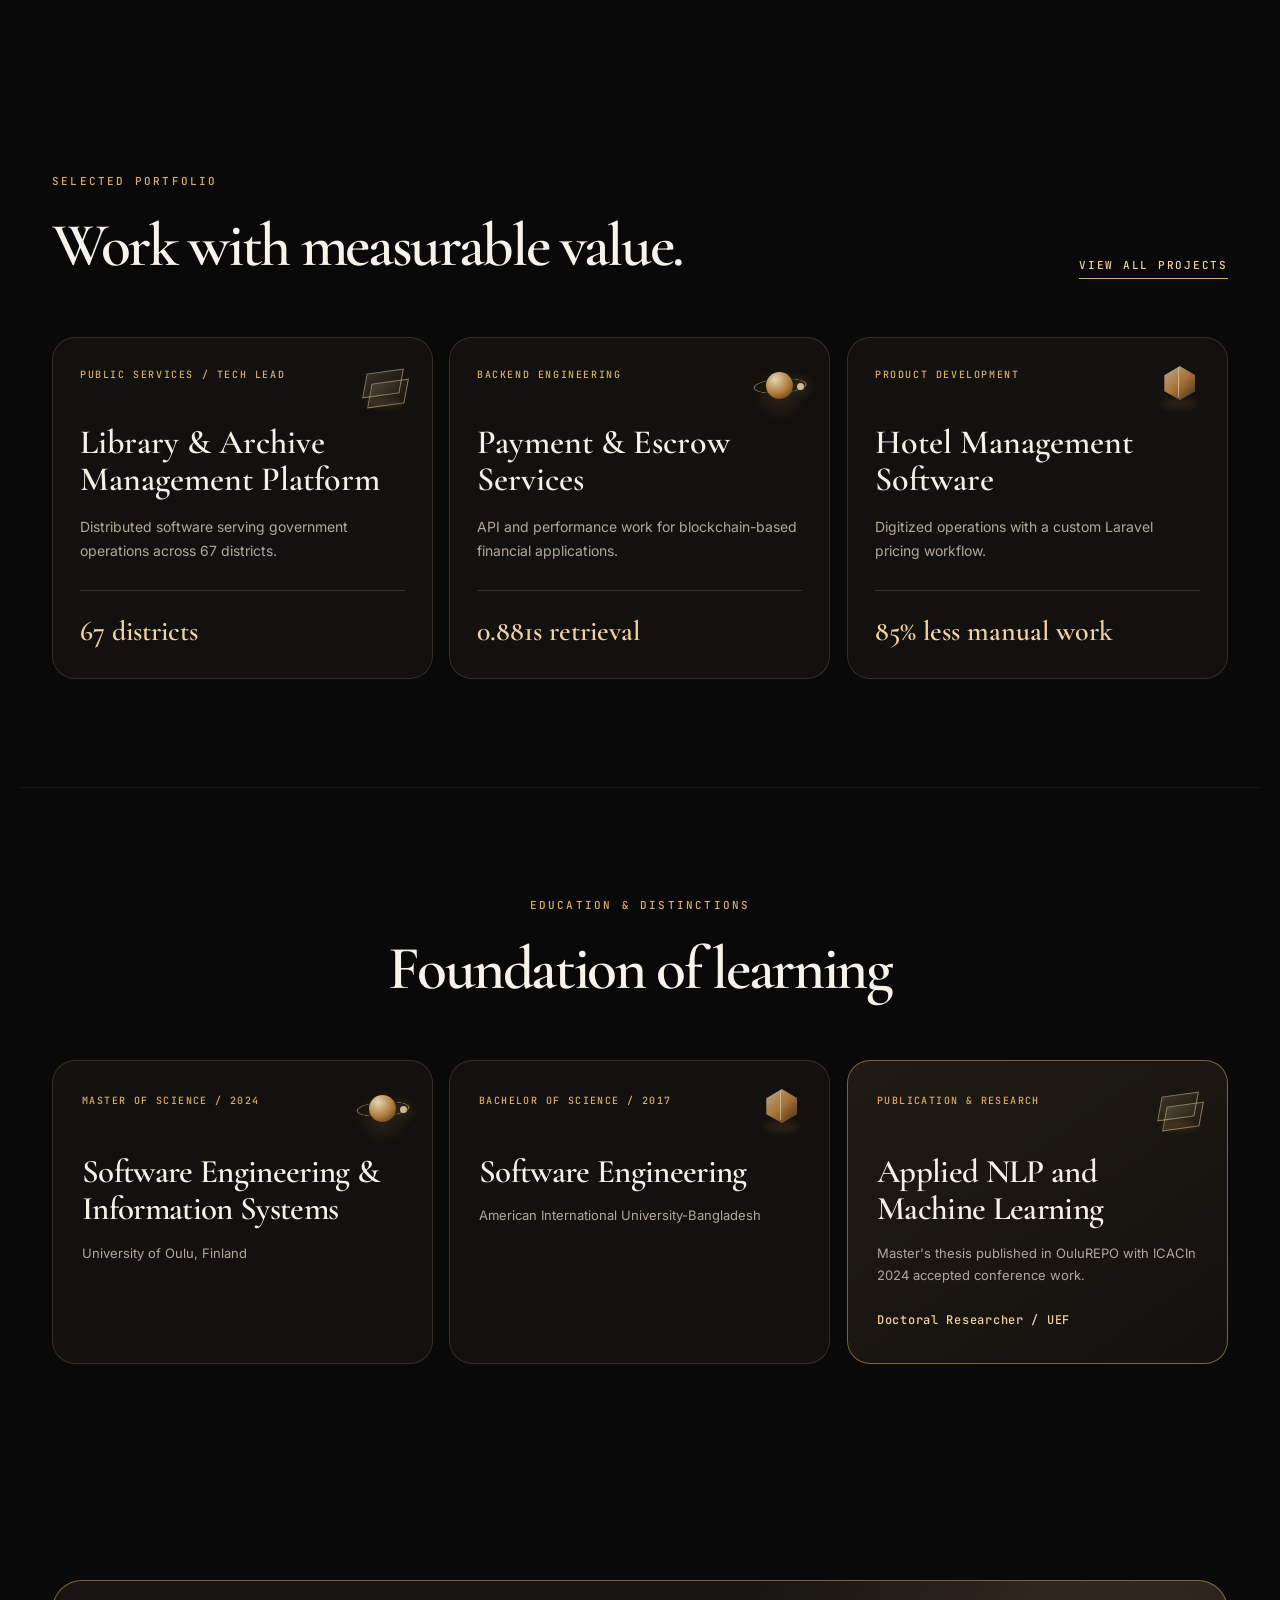
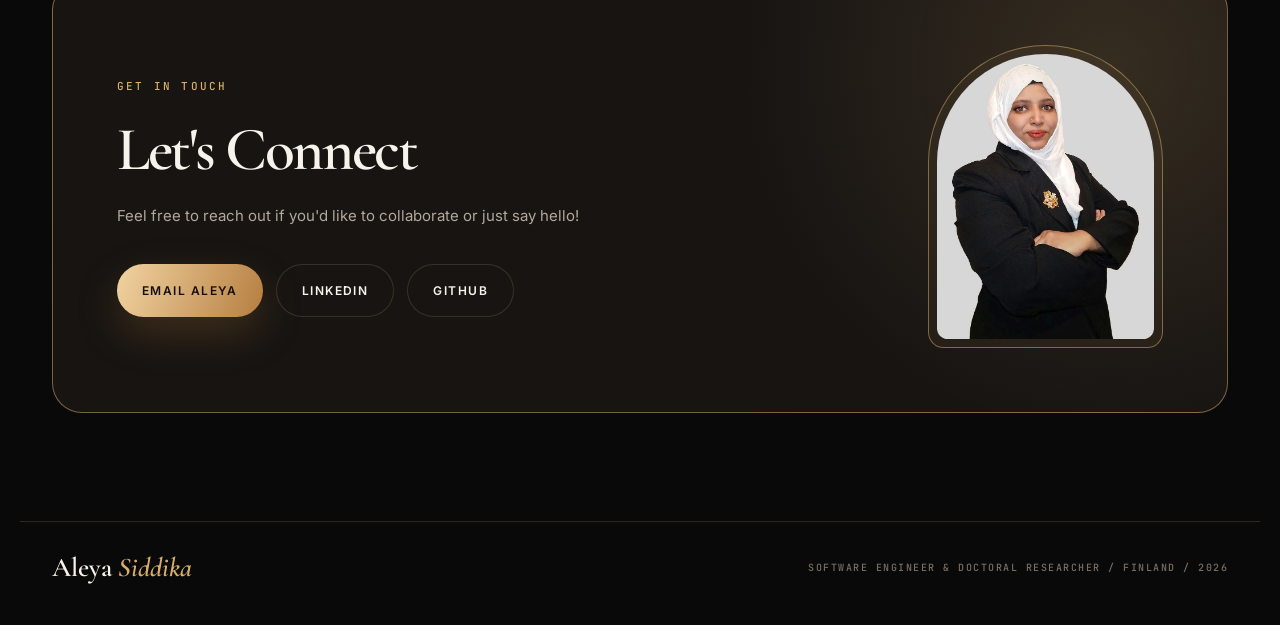
==== commit 056d5965: "update content" ====
--- a/index.html
+++ b/index.html
@@ -1,17 +1,22 @@
 <!DOCTYPE html>
 <html lang="en">
+
 <head>
   <meta charset="UTF-8">
   <meta name="viewport" content="width=device-width, initial-scale=1.0">
   <title>Aleya Nur Mohol Siddika | Software Engineer</title>
-  <meta name="description" content="Portfolio of Aleya Nur Mohol Siddika, a software engineer and doctoral researcher in Finland with experience in backend systems, intelligent software and technical leadership.">
+  <meta name="description"
+    content="Portfolio of Aleya Nur Mohol Siddika, a software engineer and doctoral researcher in Finland with experience in backend systems, intelligent software and technical leadership.">
   <link rel="icon" type="image/png" href="img/aleya.png">
   <link rel="preconnect" href="https://fonts.googleapis.com">
   <link rel="preconnect" href="https://fonts.gstatic.com" crossorigin>
-  <link href="https://fonts.googleapis.com/css2?family=Cormorant+Garamond:wght@500;600;700&amp;family=Inter:wght@400;500;600;700&amp;family=JetBrains+Mono:wght@400;500&amp;display=swap" rel="stylesheet">
+  <link
+    href="https://fonts.googleapis.com/css2?family=Cormorant+Garamond:wght@500;600;700&amp;family=Inter:wght@400;500;600;700&amp;family=JetBrains+Mono:wght@400;500&amp;display=swap"
+    rel="stylesheet">
   <link rel="stylesheet" href="css/style.css">
   <script>document.documentElement.classList.add('js');</script>
 </head>
+
 <body>
   <a class="skip-link" href="#about">Skip to content</a>
   <div class="backdrop" aria-hidden="true"></div>
@@ -28,7 +33,8 @@
         <a href="#work">Portfolio</a>
         <a class="nav-action" href="#contact">Connect</a>
       </div>
-      <button class="nav-toggle" id="navToggle" type="button" aria-label="Open menu" aria-controls="navLinks" aria-expanded="false"><span></span><span></span></button>
+      <button class="nav-toggle" id="navToggle" type="button" aria-label="Open menu" aria-controls="navLinks"
+        aria-expanded="false"><span></span><span></span></button>
     </div>
   </nav>
 
@@ -36,16 +42,17 @@
     <section class="hero" id="home">
       <div class="hero-grid">
         <div class="hero-copy">
-          <p class="eyebrow">Software Engineer &nbsp;|&nbsp; Doctoral Researcher &nbsp;|&nbsp; Finland</p>
+          <p class="eyebrow">Software Engineer &nbsp;|&nbsp; Doctoral Researcher</p>
           <h1><span>Aleya Nur</span><br>Mohol Siddika</h1>
-          <p class="headline">Building elegant software experiences and dependable technology for meaningful real-world work.</p>
-          <p class="hero-text">Eight-plus years in software engineering, backend development and technical leadership, with a strong foundation in intelligent systems and applied machine learning.</p>
+          <p class="headline">Building software and dependable technology for meaningful real-world work.</p>
+          <p class="hero-text">Seven plus years in software engineering, backend development and technical leadership,
+            with a strong foundation in intelligent systems and applied machine learning.</p>
           <div class="actions">
             <a class="button primary" href="#work">Discover my work</a>
-            <a class="button outline" href="Aleya-Nur-Mohol-Siddika-Senior-Software-Engineer-Finland.pdf" target="_blank" rel="noopener">Download CV</a>
+            <a class="button outline" href="Aleya-Nur-Mohol-Siddika-Senior-Software-Engineer-Finland.pdf"
+              target="_blank" rel="noopener">Download CV</a>
           </div>
           <div class="highlights" role="group" aria-label="Highlights">
-            <div><strong>8+</strong><span>Years Experience</span></div>
             <div><strong>Doctoral</strong><span>Researcher at UEF</span></div>
             <div><strong>M.Sc.</strong><span>Software Engineering</span></div>
           </div>
@@ -62,31 +69,30 @@
             <span>Portfolio</span>
             <strong>Aleya Nur Mohol Siddika</strong>
           </div>
-          <div class="floating-card location">
-            <span>Based in</span>
-            <strong>Finland</strong>
-          </div>
-        </div>
-      </div>
-      <div class="scroll-cue">Scroll to explore</div>
+
+        </div>
+      </div>
     </section>
 
     <section class="section about" id="about">
       <div class="section-title reveal">
         <p class="eyebrow">About Aleya</p>
-        <h2>A thoughtful builder with a creative, technical mind.</h2>
+        <h2>A creative builder with a technical mind.</h2>
       </div>
       <div class="about-layout">
         <div class="photo-stack reveal" data-tilt>
           <div class="photo-frame">
             <img src="img/portrait-outdoor.jpg" alt="Aleya Nur Mohol Siddika outdoors in Finland">
           </div>
-          <div class="photo-caption">Joensuu, Finland</div>
+          <div class="photo-caption">Aleya</div>
         </div>
         <div class="about-content reveal">
-          <p class="lead">I am Aleya, a software engineer who enjoys transforming complex ideas into clean, reliable digital products.</p>
-          <p>My professional journey spans backend engineering, microservices, API design, machine learning and team leadership. I have built software for public services, financial platforms and hospitality operations.</p>
-          <p>I am also a doctoral researcher at the University of Eastern Finland, bringing analytical depth and curiosity into the way I design technology.</p>
+          <p class="lead">I am Aleya, a software engineer who enjoys transforming complex ideas into clean, reliable
+            digital products.</p>
+          <p>My professional journey spans backend engineering, microservices, API design, machine learning and team
+            leadership. I have built software for public services, financial platforms and hospitality operations.</p>
+          <p>I am also a doctoral researcher at the University of Eastern Finland, bringing analytical depth and
+            curiosity into the way I design technology.</p>
           <div class="detail-grid">
             <div><span>Education</span><strong>M.Sc. Software Engineering, University of Oulu</strong></div>
             <div><span>Current</span><strong>Doctoral Researcher, UEF</strong></div>
@@ -99,8 +105,8 @@
 
     <section class="section journey" id="journey">
       <div class="section-title reveal center">
-        <p class="eyebrow">Professional Journey</p>
-        <h2>Experience shaped by delivery and leadership.</h2>
+        <p class="eyebrow">Experience</p>
+        <h2>Professional Journey</h2>
       </div>
       <div class="career">
         <article class="career-card motion-card reveal" data-motion-card>
@@ -137,13 +143,33 @@
     <section class="section expertise" id="expertise">
       <div class="section-title reveal">
         <p class="eyebrow">Expertise</p>
-        <h2>Technical craft, refined through experience.</h2>
+        <h2>Technical craft</h2>
       </div>
       <div class="expertise-grid">
-        <article class="expert-card motion-card reveal" data-motion-card><div class="card-object object-prism" aria-hidden="true"><i></i><i></i></div><span>01</span><h3>Software Engineering</h3><p>Clean architecture, problem solving, reliable applications and maintainable product delivery.</p><div>Python / JavaScript / PHP / Git</div></article>
-        <article class="expert-card motion-card reveal" data-motion-card><div class="card-object object-layers" aria-hidden="true"><i></i><i></i></div><span>02</span><h3>Backend Development</h3><p>APIs, services, data models and scalable server-side application workflows.</p><div>Node.js / Django / Laravel / REST</div></article>
-        <article class="expert-card motion-card reveal" data-motion-card><div class="card-object object-orbit" aria-hidden="true"><i></i><i></i></div><span>03</span><h3>Data &amp; Intelligence</h3><p>Machine learning and NLP applied to text, insight discovery and data-driven features.</p><div>TensorFlow / scikit-learn / NLP</div></article>
-        <article class="expert-card motion-card reveal" data-motion-card><div class="card-object object-sphere" aria-hidden="true"><i></i><i></i></div><span>04</span><h3>Delivery &amp; Cloud</h3><p>Modern development practices and deployment awareness across collaborative projects.</p><div>Docker / Kubernetes / AWS / Azure</div></article>
+        <article class="expert-card motion-card reveal" data-motion-card>
+          <div class="card-object object-prism" aria-hidden="true"><i></i><i></i></div><span>01</span>
+          <h3>Software Engineering</h3>
+          <p>Clean architecture, problem solving, reliable applications and maintainable product delivery.</p>
+          <div>Python / JavaScript / PHP / Git</div>
+        </article>
+        <article class="expert-card motion-card reveal" data-motion-card>
+          <div class="card-object object-layers" aria-hidden="true"><i></i><i></i></div><span>02</span>
+          <h3>Backend Development</h3>
+          <p>APIs, services, data models and scalable server-side application workflows.</p>
+          <div>Node.js / Django / Laravel / REST</div>
+        </article>
+        <article class="expert-card motion-card reveal" data-motion-card>
+          <div class="card-object object-orbit" aria-hidden="true"><i></i><i></i></div><span>03</span>
+          <h3>Data &amp; Intelligence</h3>
+          <p>Machine learning and NLP applied to text, insight discovery and data-driven features.</p>
+          <div>TensorFlow / scikit-learn / NLP</div>
+        </article>
+        <article class="expert-card motion-card reveal" data-motion-card>
+          <div class="card-object object-sphere" aria-hidden="true"><i></i><i></i></div><span>04</span>
+          <h3>Delivery &amp; Cloud</h3>
+          <p>Modern development practices and deployment awareness across collaborative projects.</p>
+          <div>Docker / Kubernetes / AWS / Azure</div>
+        </article>
       </div>
     </section>
 
@@ -183,7 +209,7 @@
     <section class="section credentials" id="credentials">
       <div class="section-title reveal center">
         <p class="eyebrow">Education &amp; Distinctions</p>
-        <h2>A foundation of learning and applied ambition.</h2>
+        <h2>Foundation of learning</h2>
       </div>
       <div class="credential-grid">
         <article class="credential-card motion-card reveal" data-motion-card>
@@ -191,14 +217,12 @@
           <span>Master of Science / 2024</span>
           <h3>Software Engineering &amp; Information Systems</h3>
           <p>University of Oulu, Finland</p>
-          <strong>CGPA 4.08 / 5.00</strong>
         </article>
         <article class="credential-card motion-card reveal" data-motion-card>
           <div class="card-object object-prism" aria-hidden="true"><i></i><i></i></div>
           <span>Bachelor of Science / 2017</span>
           <h3>Software Engineering</h3>
           <p>American International University-Bangladesh</p>
-          <strong>CGPA 3.69 / 4.00</strong>
         </article>
         <article class="credential-card accent motion-card reveal" data-motion-card>
           <div class="card-object object-layers" aria-hidden="true"><i></i><i></i></div>
@@ -214,11 +238,12 @@
       <div class="contact-card reveal">
         <div class="contact-copy">
           <p class="eyebrow">Get In Touch</p>
-          <h2>Let's create something exceptional.</h2>
-          <p>Open to software engineering opportunities, meaningful technical collaborations and product conversations.</p>
+          <h2>Let's Connect</h2>
+          <p>Feel free to reach out if you'd like to collaborate or just say hello!</p>
           <div class="actions">
             <a class="button primary" href="mailto:aleyasiddika01@gmail.com">Email Aleya</a>
-            <a class="button outline" href="https://www.linkedin.com/in/aleya-nur-mohol-siddika/" target="_blank" rel="noopener">LinkedIn</a>
+            <a class="button outline" href="https://www.linkedin.com/in/aleya-nur-mohol-siddika/" target="_blank"
+              rel="noopener">LinkedIn</a>
             <a class="button outline" href="https://github.com/AleyaSiddika" target="_blank" rel="noopener">GitHub</a>
           </div>
         </div>
@@ -234,4 +259,5 @@
   </footer>
   <script src="js/index.js"></script>
 </body>
-</html>
+
+</html>
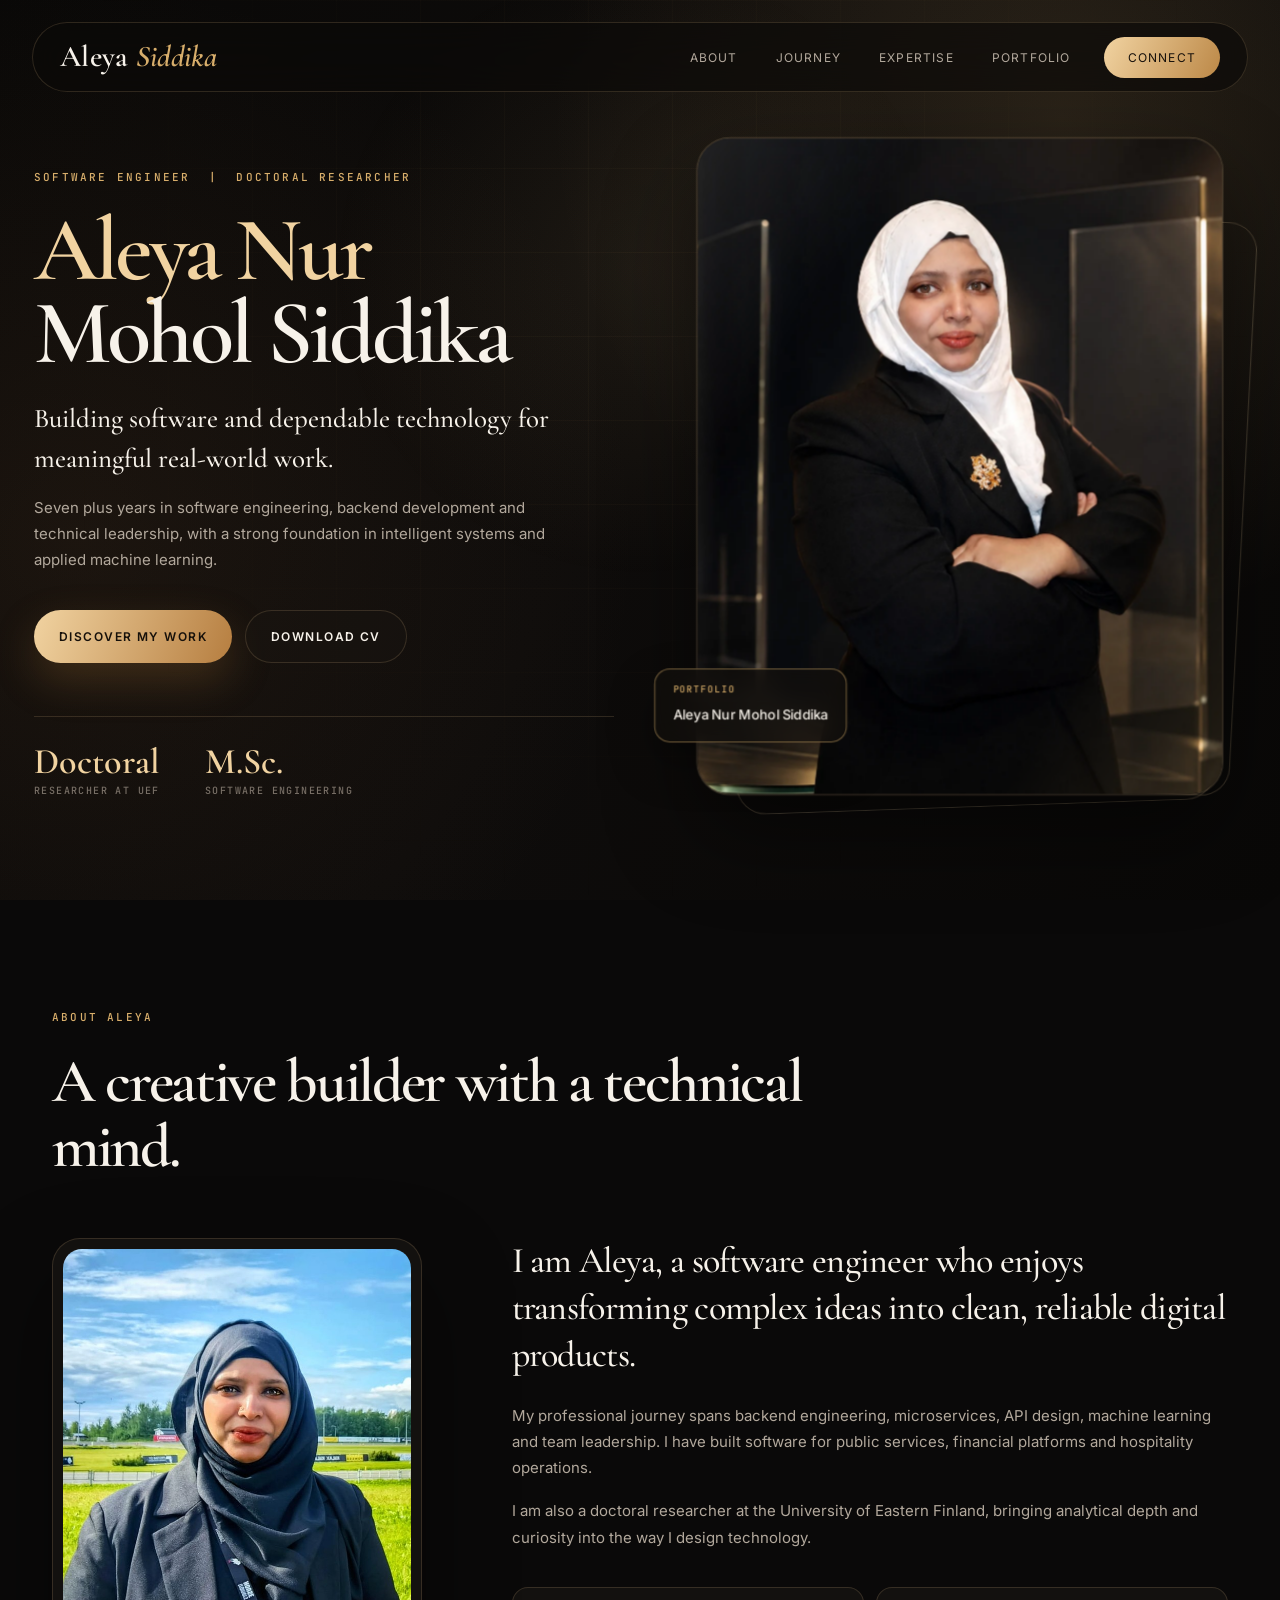
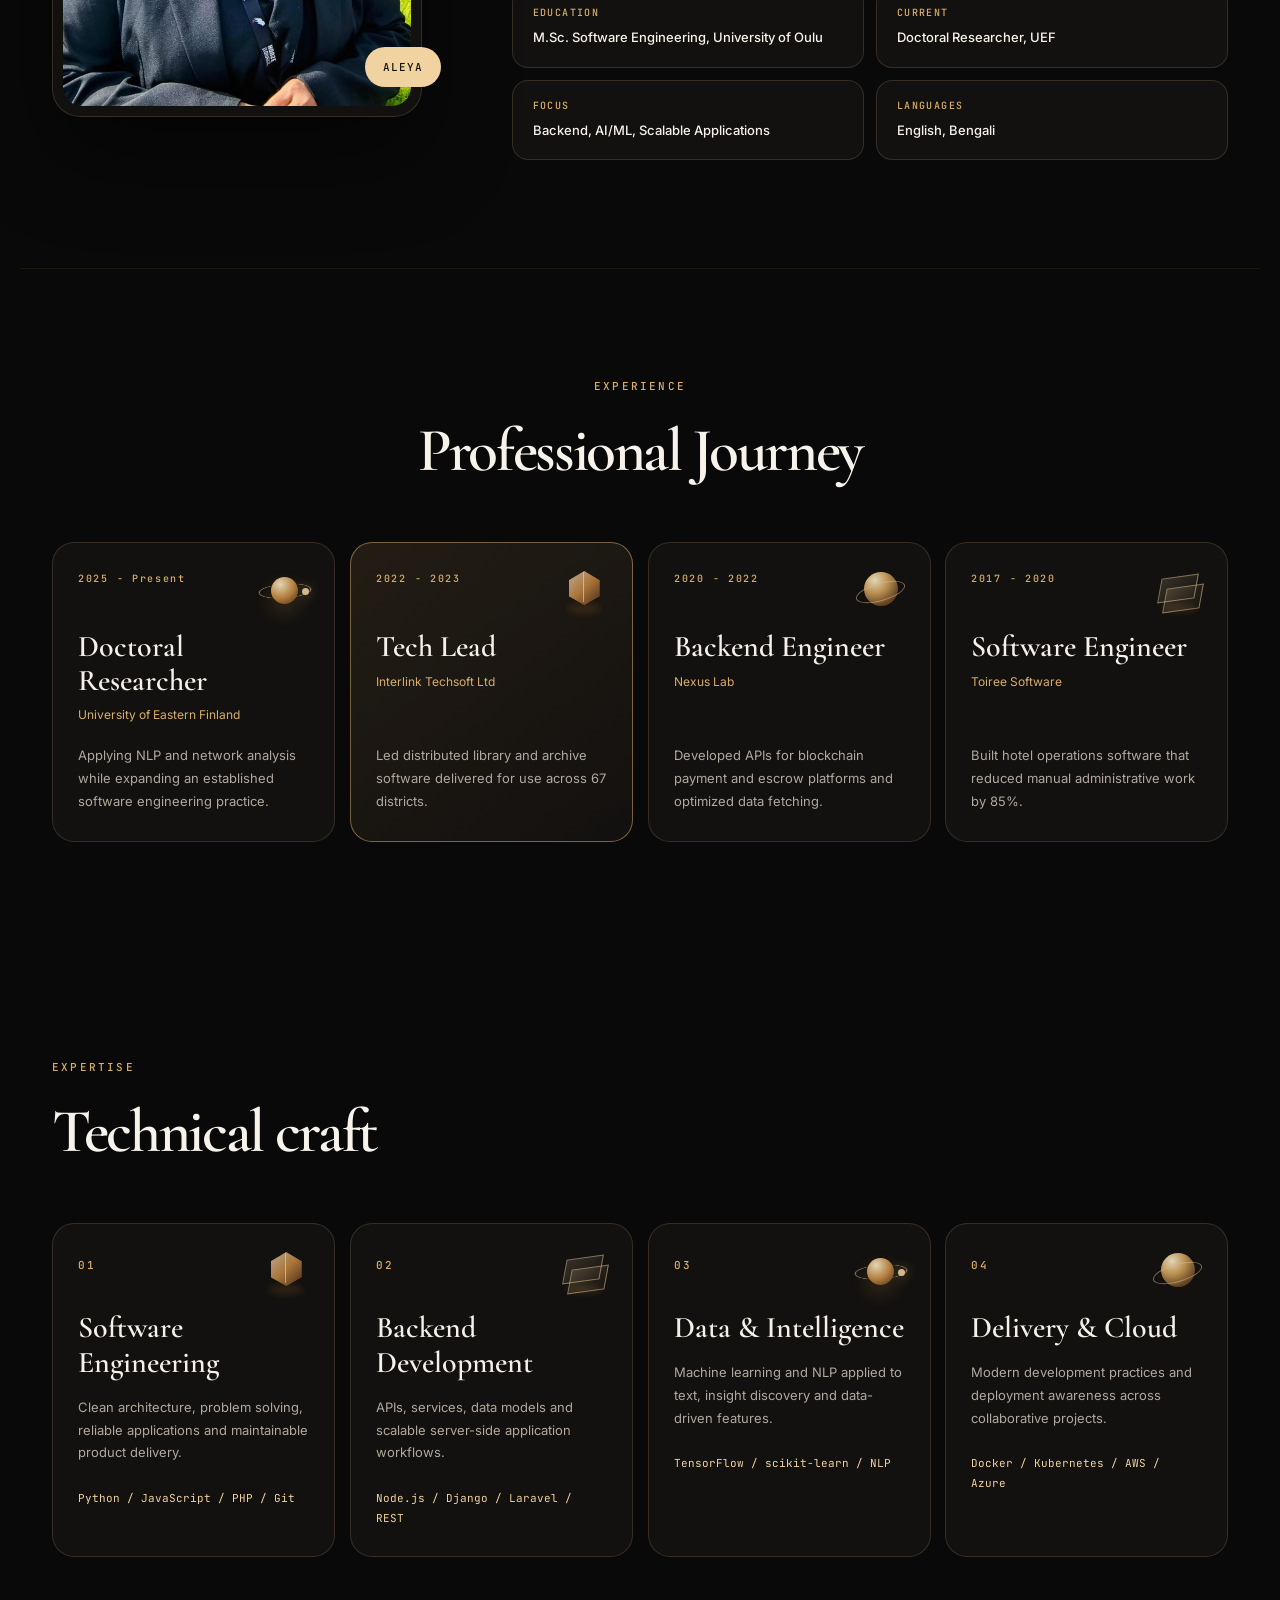
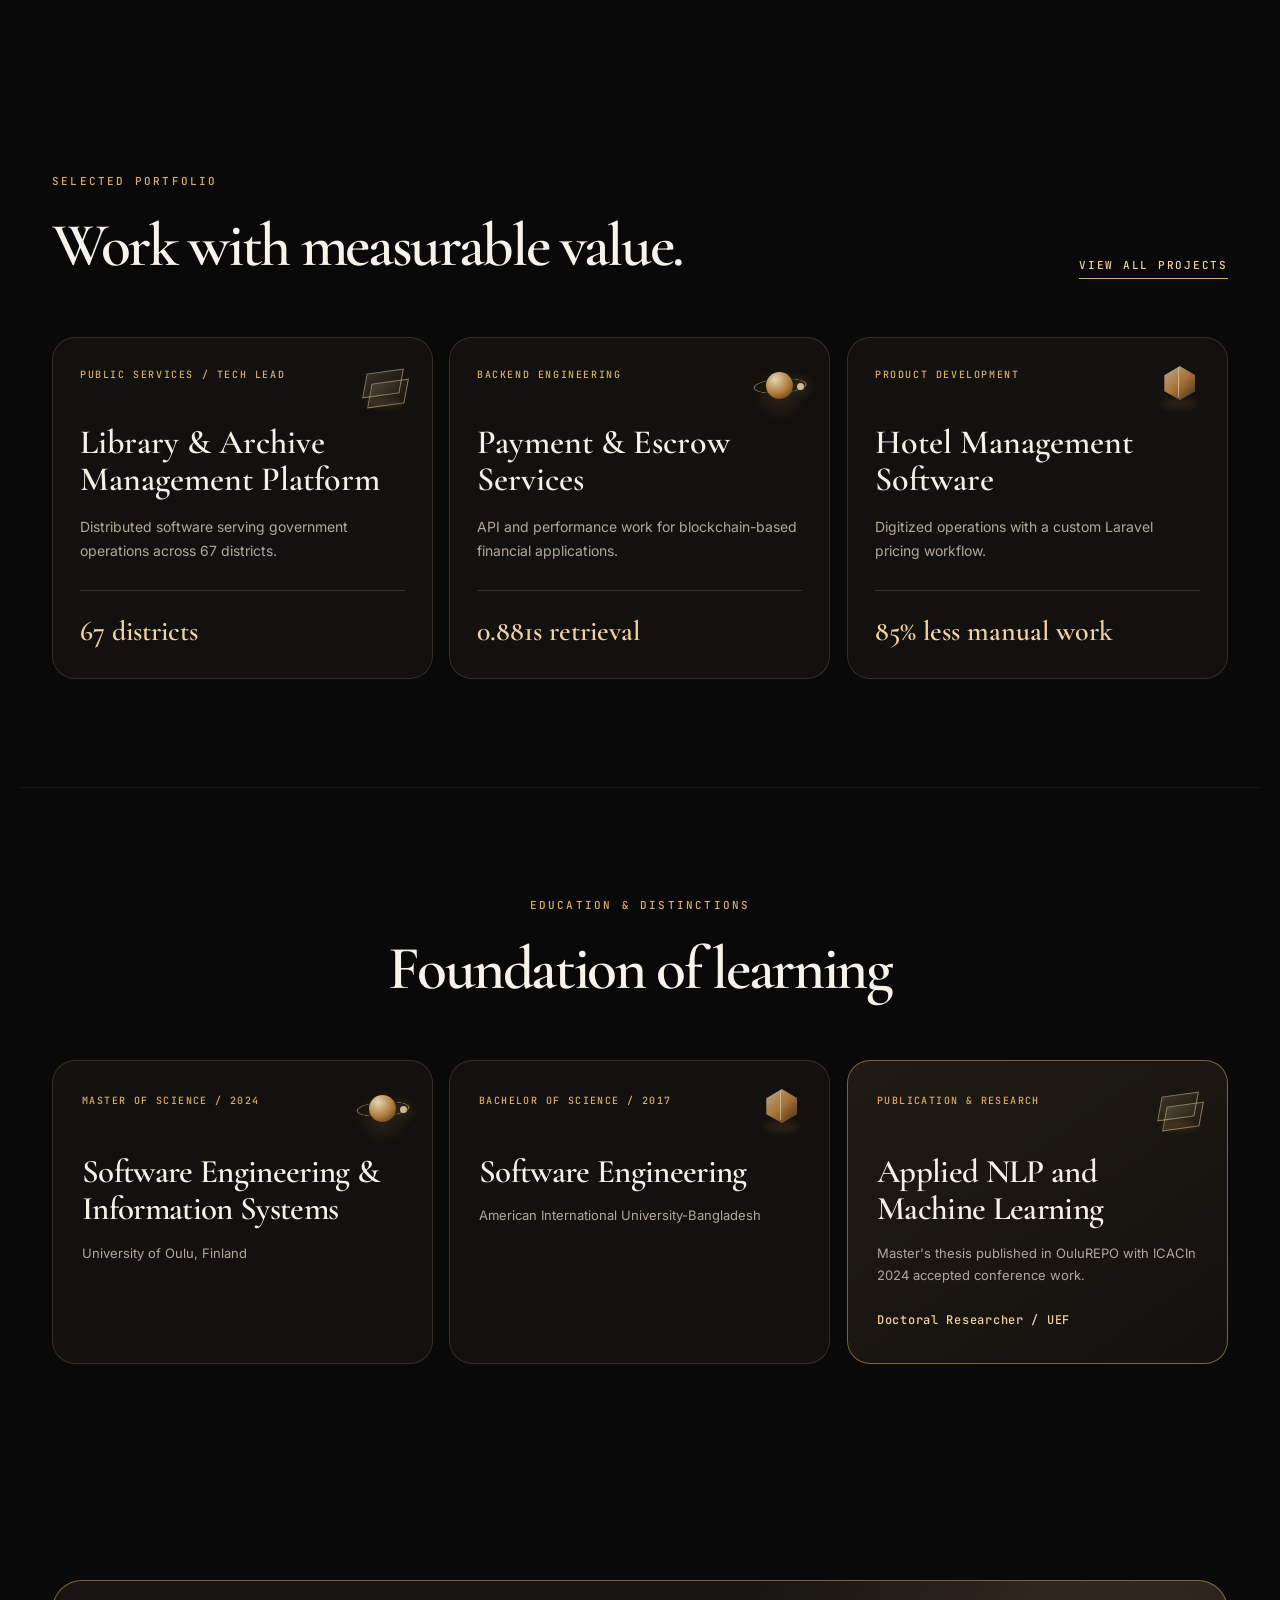
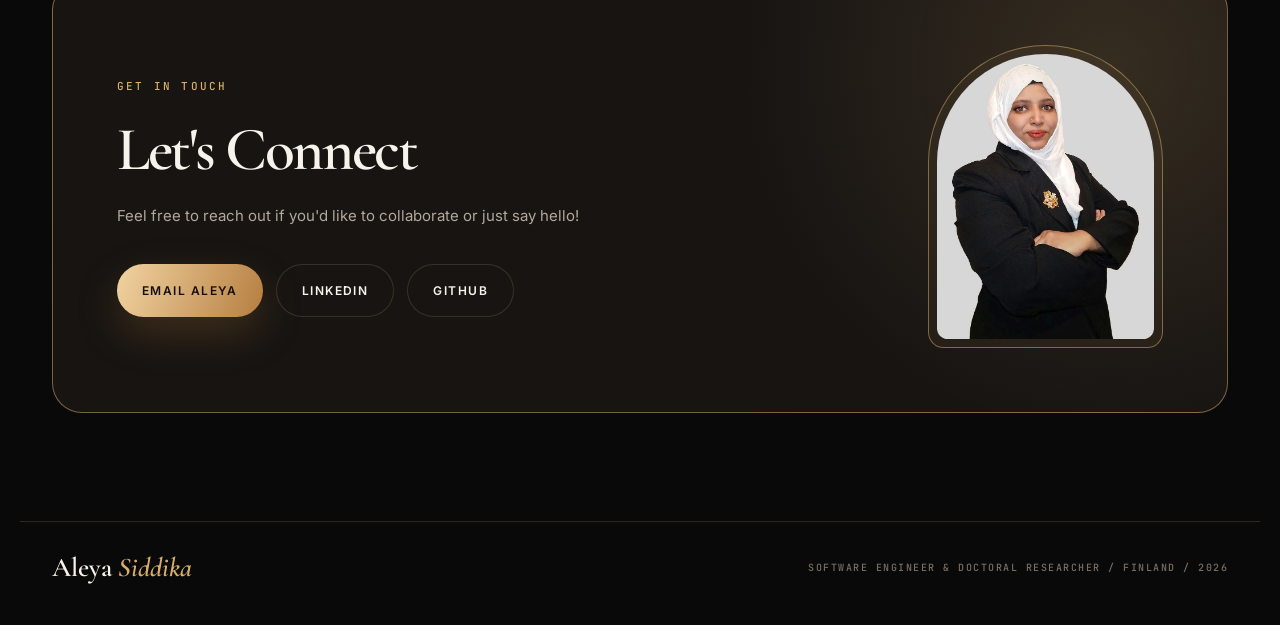
==== commit 62d5db3e: "update" ====
--- a/index.html
+++ b/index.html
@@ -97,7 +97,7 @@
             <div><span>Education</span><strong>M.Sc. Software Engineering, University of Oulu</strong></div>
             <div><span>Current</span><strong>Doctoral Researcher, UEF</strong></div>
             <div><span>Focus</span><strong>Backend, AI/ML, Scalable Applications</strong></div>
-            <div><span>Languages</span><strong>Bangla, English, Beginner Finnish</strong></div>
+            <div><span>Languages</span><strong>English, Bengali</strong></div>
           </div>
         </div>
       </div>
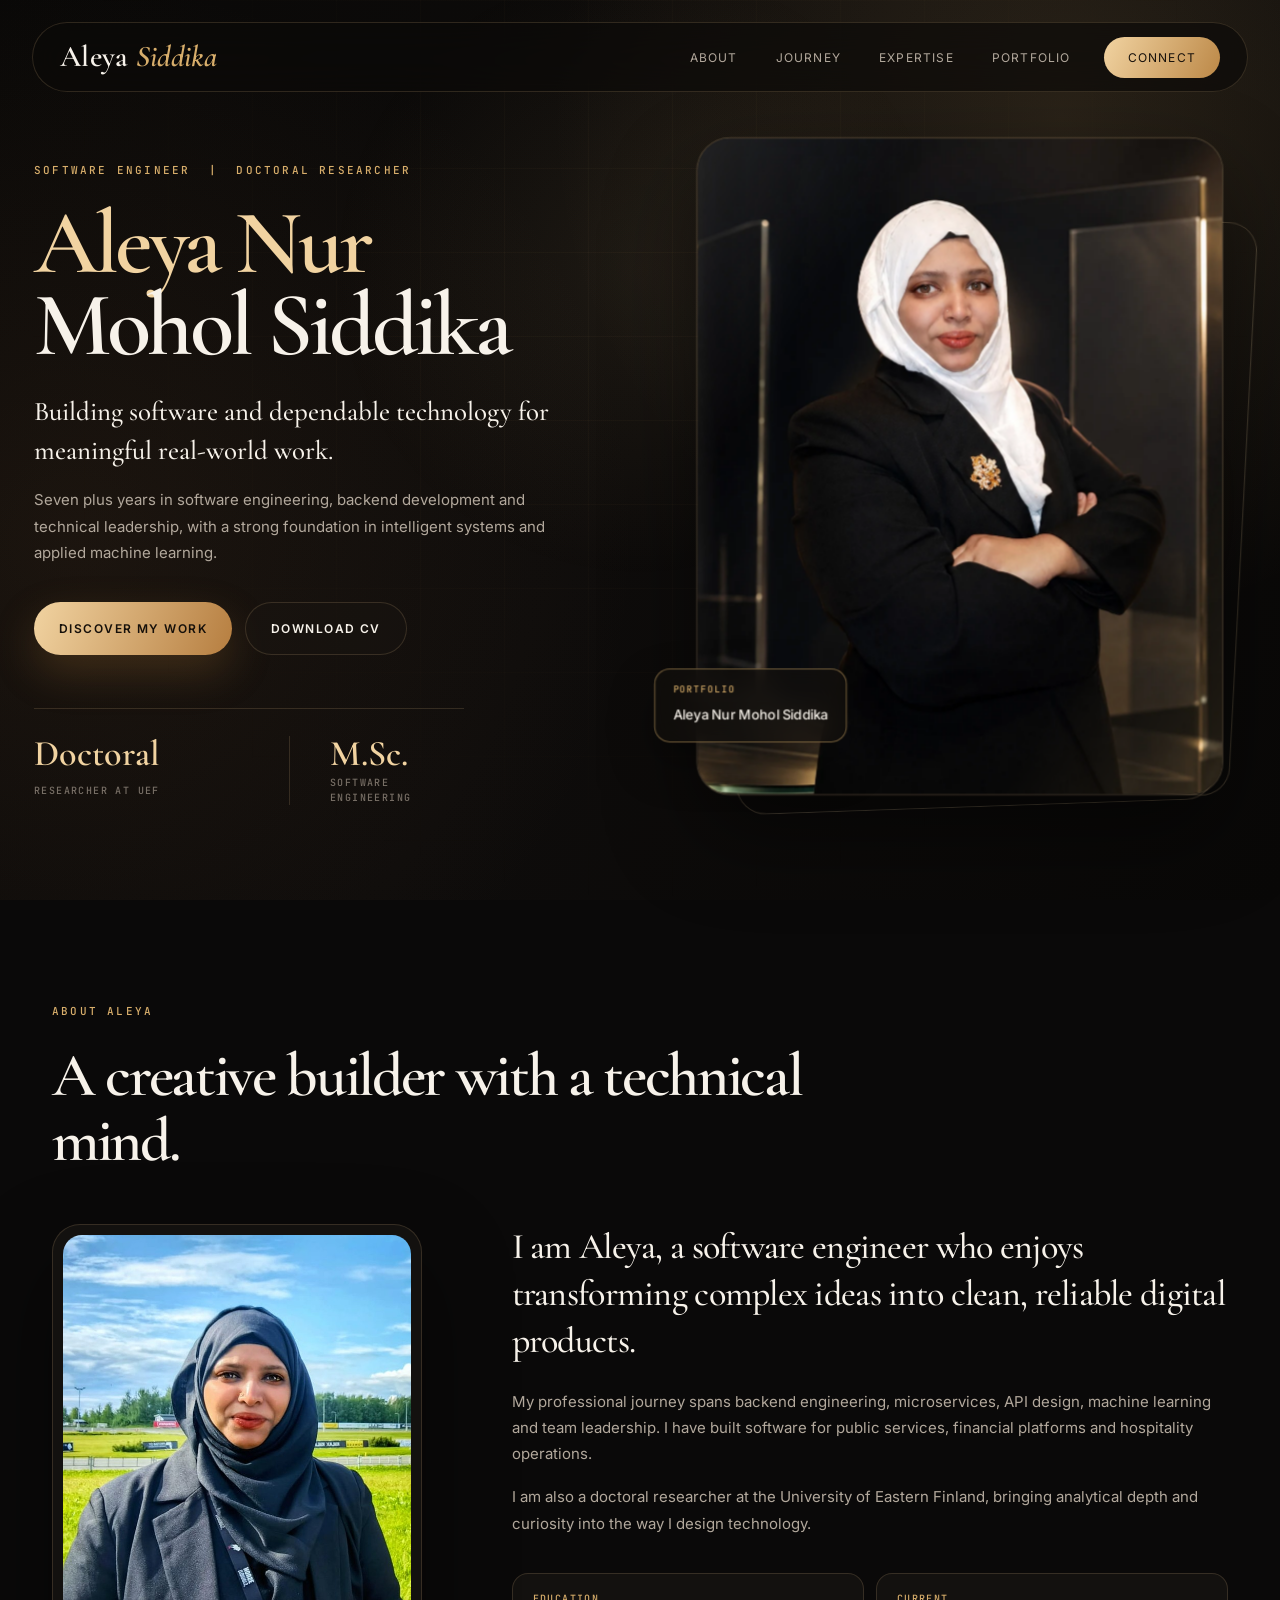
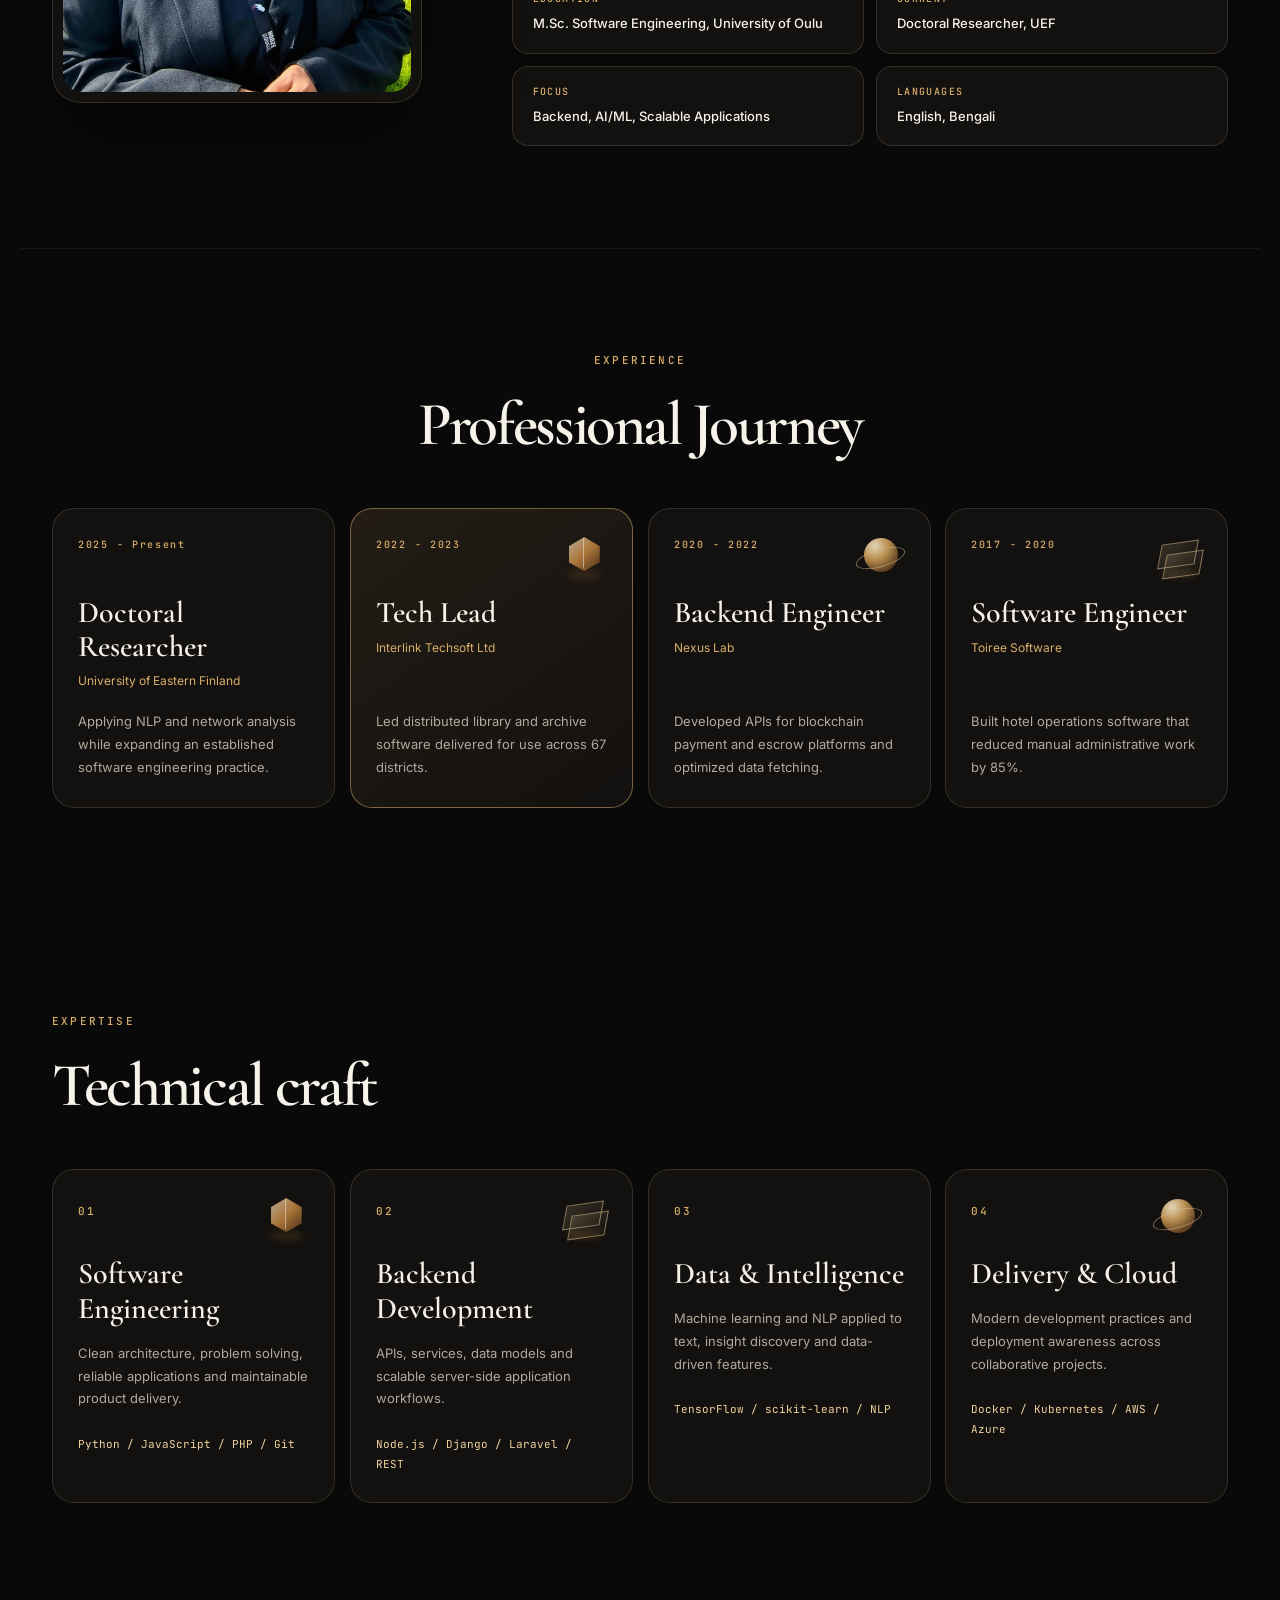
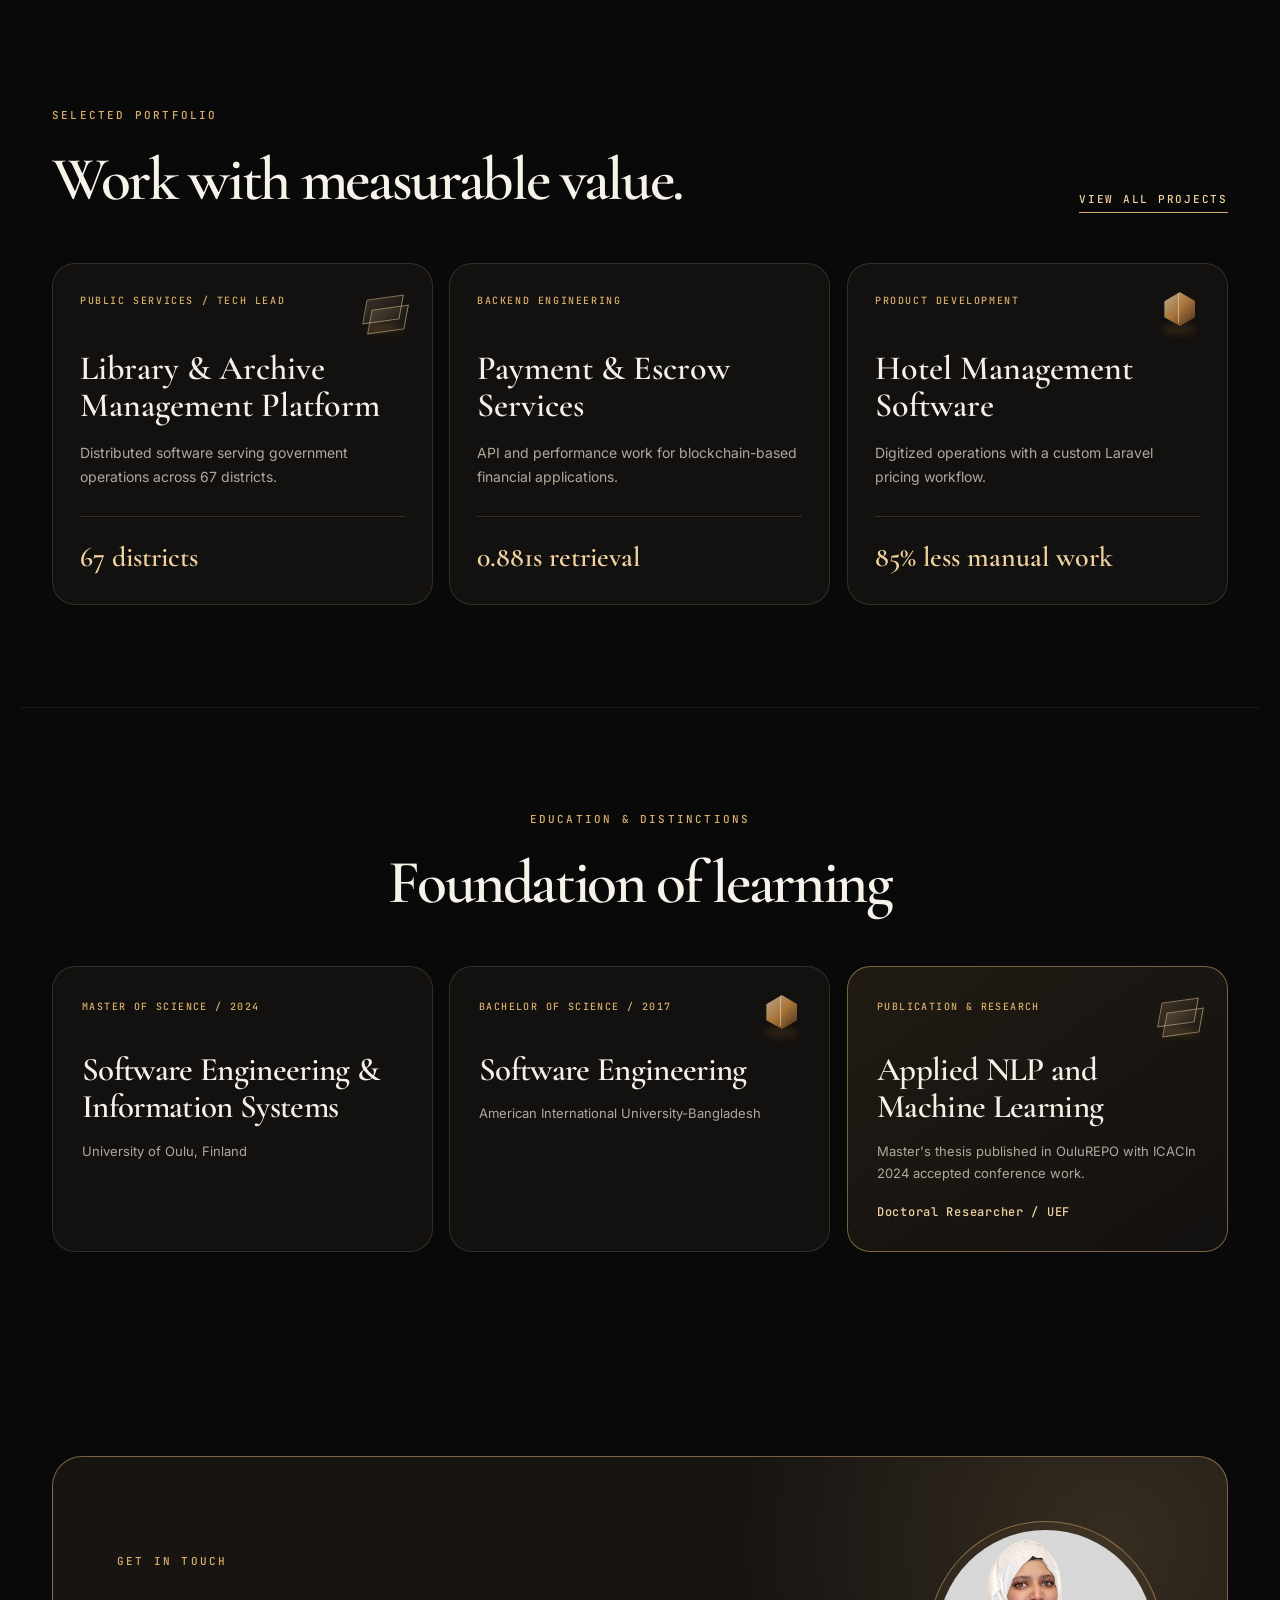
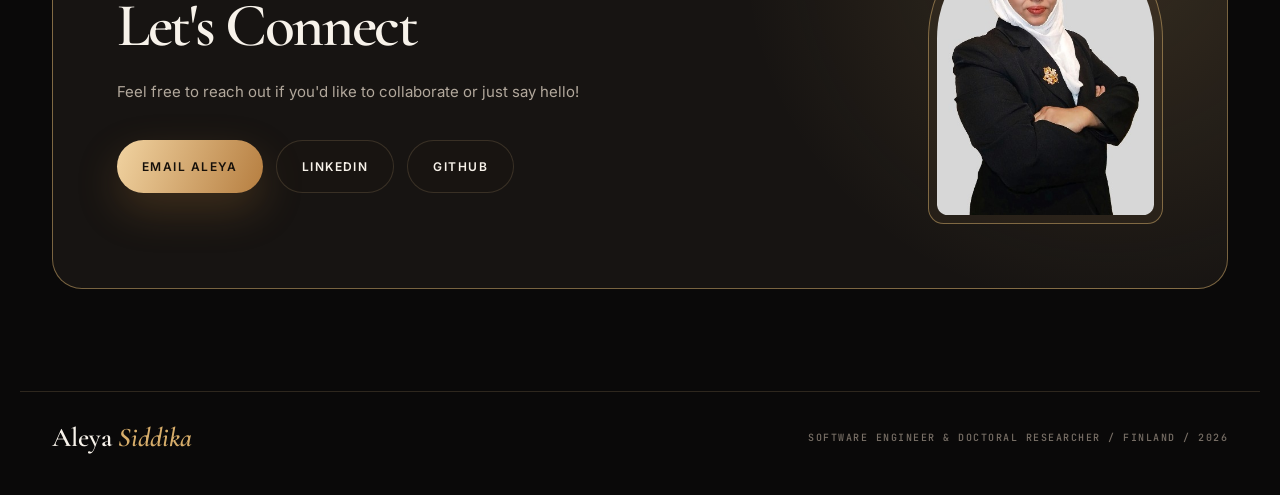
==== commit 19b54413: "Merge branch 'main' into main" ====
--- a/index.html
+++ b/index.html
@@ -53,6 +53,7 @@
               target="_blank" rel="noopener">Download CV</a>
           </div>
           <div class="highlights" role="group" aria-label="Highlights">
+
             <div><strong>Doctoral</strong><span>Researcher at UEF</span></div>
             <div><strong>M.Sc.</strong><span>Software Engineering</span></div>
           </div>
--- a/css/style.css
+++ b/css/style.css
@@ -110,10 +110,15 @@
 .button.outline { color: var(--cream); border: 1px solid var(--line); background: rgba(25,21,18,.48); }
 .button.outline:hover { border-color: var(--line-bright); }
 .highlights {
-  max-width: 580px; display: flex; gap: clamp(24px, 5vw, 45px);
+  width: min(100%, 430px); display: grid; grid-template-columns: repeat(2, minmax(0, 1fr));
+  gap: 0;
   margin-top: 53px; padding-top: 27px; border-top: 1px solid var(--line);
 }
 .highlights div { display: grid; gap: 3px; }
+.highlights div + div {
+  margin-left: clamp(22px, 4vw, 40px); padding-left: clamp(22px, 4vw, 40px);
+  border-left: 1px solid var(--line);
+}
 .highlights strong { font: 600 36px/1 var(--serif); color: var(--gold-light); }
 .highlights span { color: var(--dim); text-transform: uppercase; font: 500 10px/1.5 var(--mono); letter-spacing: .14em; }
 
@@ -154,8 +159,8 @@
   text-transform: uppercase; letter-spacing: .2em; font: 500 10px var(--mono);
 }
 
-.section { width: min(1240px, 100%); margin: auto; padding: 108px 32px; }
-.section-title { margin-bottom: 58px; max-width: 770px; }
+.section { width: min(1240px, 100%); margin: auto; padding: clamp(84px, 8vw, 102px) 32px; }
+.section-title { margin-bottom: clamp(40px, 4.4vw, 50px); max-width: 770px; }
 .section-title h2, .contact h2 {
   font: 600 clamp(43px, 4.8vw, 65px)/1.07 var(--serif);
   letter-spacing: -.038em; color: var(--cream);
@@ -303,15 +308,16 @@
 .credentials { border-top: 1px solid rgba(216,174,107,.08); }
 .credential-grid { display: grid; grid-template-columns: repeat(3,1fr); gap: 16px; }
 .credential-card {
-  min-height: 286px; padding: 31px 29px; overflow: hidden; border-radius: 23px;
+  min-height: 260px; padding: 31px 29px; display: flex; flex-direction: column;
+  overflow: hidden; border-radius: 23px;
   border: 1px solid var(--line); background: var(--surface); transition: border-color .22s, box-shadow .22s;
 }
 .credential-card:hover { border-color: var(--line-bright); box-shadow: 0 22px 50px rgba(0,0,0,.25); }
 .credential-card.accent { border-color: var(--line-bright); background: linear-gradient(145deg, rgba(216,174,107,.11), rgba(24,21,19,.66)); }
 .credential-card > span { display: block; max-width: calc(100% - 62px); color: var(--gold); font: 500 10px/1.7 var(--mono); letter-spacing: .14em; text-transform: uppercase; }
-.credential-card h3 { font: 600 33px/1.13 var(--serif); letter-spacing: -.02em; margin: 44px 0 14px; }
-.credential-card p { color: var(--muted); font-size: 13px; margin-bottom: 19px; }
-.credential-card strong { color: var(--gold-light); font: 500 12px var(--mono); letter-spacing: .06em; }
+.credential-card h3 { font: 600 33px/1.13 var(--serif); letter-spacing: -.02em; margin: 36px 0 14px; }
+.credential-card p { color: var(--muted); font-size: 13px; margin-bottom: 0; }
+.credential-card strong { display: block; color: var(--gold-light); font: 500 12px var(--mono); letter-spacing: .06em; margin-top: auto; padding-top: 19px; }
 .contact-card {
   display: grid; grid-template-columns: 1fr 235px; align-items: center; gap: 64px;
   border: 1px solid var(--line-bright); border-radius: 30px; padding: clamp(36px,5vw,66px);
@@ -370,7 +376,7 @@
   .footer { flex-direction: column; text-align: center; }
 }
 @media (max-width: 490px) {
-  .highlights { gap: 18px; }
+  .highlights div + div { margin-left: 16px; padding-left: 16px; }
   .highlights strong { font-size: 30px; }
   .actions .button { width: 100%; }
   .hero-portrait { inset-bottom: 12px; }
